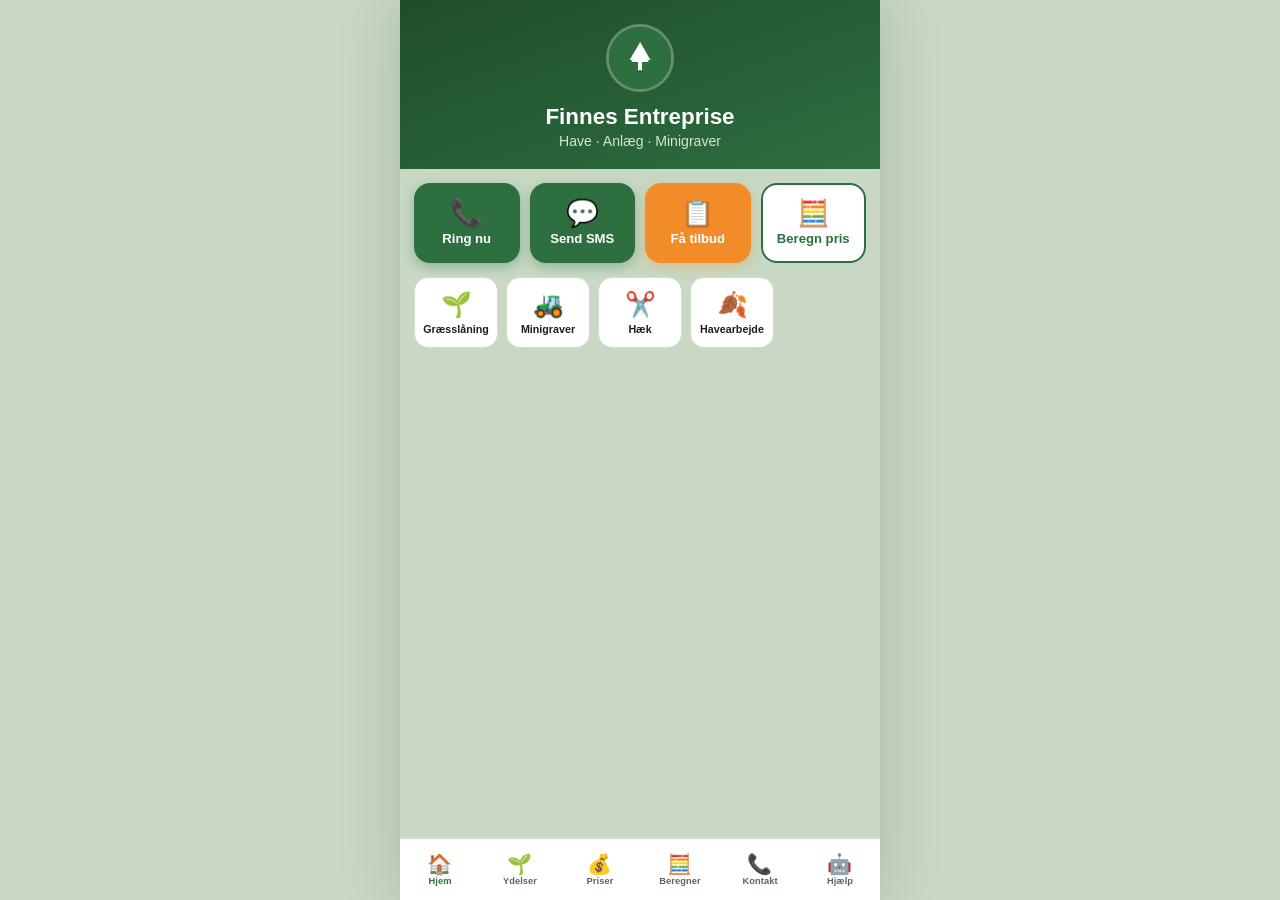
==== index.html @ b3b7fb4c "Add files via upload" ====
<!DOCTYPE html>
<html lang="da">
<head>
<meta charset="UTF-8">
<meta name="viewport" content="width=device-width, initial-scale=1, viewport-fit=cover">
<title>Finnes Entreprise</title>
<meta name="description" content="Have, anlæg og graveservice. Ring eller beregn pris på under 10 sekunder.">
<meta name="theme-color" content="#2E6F40">
<meta name="apple-mobile-web-app-capable" content="yes">
<meta name="apple-mobile-web-app-status-bar-style" content="black-translucent">
<meta name="apple-mobile-web-app-title" content="Finnes">
<link rel="manifest" href="manifest.json">
<link rel="apple-touch-icon" href="assets/apple-touch-icon.png">
<link rel="icon" type="image/png" sizes="192x192" href="assets/icon-192.png">
<meta property="og:title"       content="Finnes Entreprise">
<meta property="og:description" content="Have, anlæg og graveservice i Vejle-området.">
<meta property="og:image"       content="assets/icon-512.png">
<meta property="og:type"        content="website">
<!-- Cache-busting — automatisk opdateret ved hver ny version -->
<link rel="stylesheet" href="app.css?v=20260623">
</head>
<body>
<div id="app">

<!-- ════════════ HJEM ════════════ -->
<section class="screen" id="s-home">
  <div class="home-hero">
    <img class="home-logo" src="assets/icon-192.png" alt="Finnes Entreprise">
    <div class="home-name">Finnes Entreprise</div>
    <div class="home-slogan">Have · Anlæg · Minigraver</div>
  </div>
  <div class="cta-grid">
    <a id="home-ring" href="tel:+4540137370" class="cta-btn cta-primary">
      <span class="cta-ico">📞</span>Ring nu
    </a>
    <a id="home-sms" href="sms:+4540137370" class="cta-btn cta-primary">
      <span class="cta-ico">💬</span>Send SMS
    </a>
    <button class="cta-btn cta-accent" onclick="goTo('tilbud')">
      <span class="cta-ico">📋</span>Få tilbud
    </button>
    <button class="cta-btn cta-outline" onclick="goTo('beregner')">
      <span class="cta-ico">🧮</span>Beregn pris
    </button>
  </div>
  <div class="quick-icons">
    <div class="quick-icon"><span class="qi">🌱</span><span class="qi-label">Græsslåning</span></div>
    <div class="quick-icon"><span class="qi">🚜</span><span class="qi-label">Minigraver</span></div>
    <div class="quick-icon"><span class="qi">✂️</span><span class="qi-label">Hæk</span></div>
    <div class="quick-icon"><span class="qi">🍂</span><span class="qi-label">Havearbejde</span></div>
  </div>
</section>

<!-- ════════════ YDELSER ════════════ -->
<section class="screen" id="s-ydelser">
  <div class="topbar">
    <div class="topbar-ph"></div>
    <span class="topbar-title">Ydelser</span>
    <div class="topbar-ph"></div>
  </div>
  <div class="service-grid" id="ydelser-grid"></div>
</section>

<!-- ════════════ YDELSE DETALJE ════════════ -->
<section class="screen" id="s-ydelse-detail">
  <div class="topbar">
    <button class="topbar-back" onclick="goBack()" aria-label="Tilbage">←</button>
    <span class="topbar-title">Ydelse</span>
    <div class="topbar-ph"></div>
  </div>
  <div class="service-detail-img"></div>
  <div class="service-detail-body">
    <h2 class="service-detail-title"></h2>
    <p class="service-detail-text"></p>
  </div>
  <div class="service-action-row">
    <a id="det-ring" href="tel:+4540137370" class="cta-btn cta-primary">
      <span class="cta-ico">📞</span>Ring
    </a>
    <a id="det-sms" href="sms:+4540137370" class="cta-btn cta-primary">
      <span class="cta-ico">💬</span>SMS
    </a>
    <button id="det-tilbud" class="cta-btn cta-accent">
      <span class="cta-ico">📋</span>Tilbud
    </button>
  </div>
</section>

<!-- ════════════ PRISER ════════════ -->
<section class="screen" id="s-priser">
  <div class="topbar">
    <div class="topbar-ph"></div>
    <span class="topbar-title">Priser</span>
    <div class="topbar-ph"></div>
  </div>
  <div class="price-cards" id="pris-cards"></div>
  <p class="price-note">Priser ekskl. moms. Vi giver altid et gratis, uforpligtende tilbud.</p>
  <div class="btn-row">
    <button class="btn btn-green btn-block" onclick="goTo('beregner')">🧮 Beregn pris</button>
    <button class="btn btn-acc btn-block"   onclick="goTo('tilbud')">📋 Få tilbud</button>
  </div>
</section>

<!-- ════════════ BEREGNER ════════════ -->
<section class="screen" id="s-beregner">
  <div class="topbar">
    <div class="topbar-ph"></div>
    <span class="topbar-title">Prisberegner</span>
    <div class="topbar-ph"></div>
  </div>
  <div class="calc-card">
    <label class="calc-label" for="calc-m2">Din plæne — antal m²</label>
    <input type="number" id="calc-m2" class="calc-input"
           placeholder="Fx 250" min="1" max="9999" inputmode="numeric">
    <div class="toggle-row">
      <div class="toggle-item" data-toggle="hoejt" onclick="toggleCalc(this)">
        <div class="toggle-left">
          <span class="toggle-ico">🌾</span><span>Højt græs (over 10 cm)</span>
        </div>
        <div class="toggle-switch"></div>
      </div>
      <div class="toggle-item" data-toggle="bortkoer" onclick="toggleCalc(this)">
        <div class="toggle-left">
          <span class="toggle-ico">🛻</span><span>Bortkørsel af afklip</span>
        </div>
        <div class="toggle-switch"></div>
      </div>
    </div>
    <div class="calc-result-box" id="calc-result">
      <div class="crb-label">Vejledende pris</div>
      <div class="crb-amount"></div>
      <div class="crb-lines"></div>
      <div class="crb-disclaimer">Ekskl. moms. Endelig pris aftales efter besøg.</div>
    </div>
    <button class="btn btn-acc btn-block" style="margin-top:6px" onclick="goTo('tilbud')">
      📋 Bestil tilbud
    </button>
  </div>
</section>

<!-- ════════════ TILBUD ════════════ -->
<section class="screen" id="s-tilbud">
  <div class="topbar">
    <div class="topbar-ph"></div>
    <span class="topbar-title">Få tilbud</span>
    <div class="topbar-ph"></div>
  </div>
  <form class="form-card" id="tilbud-form" novalidate>
    <div class="form-row2">
      <div class="fg">
        <label for="tf-navn">Navn *</label>
        <input type="text" id="tf-navn" placeholder="Dit fulde navn" autocomplete="name">
      </div>
      <div class="fg">
        <label for="tf-tlf">Telefon *</label>
        <input type="tel" id="tf-tlf" placeholder="40 xx xx xx" autocomplete="tel" inputmode="tel">
      </div>
    </div>
    <div class="fg">
      <label for="tf-adresse">Adresse / By</label>
      <input type="text" id="tf-adresse" placeholder="Fx Brejning, Vejle" autocomplete="street-address">
    </div>
    <div class="fg">
      <label for="tf-opgave">Opgavetype</label>
      <select id="tf-opgave">
        <option>Vælg opgave...</option>
        <option>Græsslåning</option>
        <option>Hækklipning</option>
        <option>Minigraver</option>
        <option>Bortkørsel</option>
        <option>Belægning</option>
        <option>Beskæring</option>
        <option>Haveoprydning</option>
        <option>Sommerhus</option>
        <option>Jordarbejde</option>
        <option>Andet / kombineret</option>
      </select>
    </div>
    <div class="fg">
      <label for="tf-beskr">Beskrivelse</label>
      <textarea id="tf-beskr" placeholder="Beskriv opgaven kort — størrelse, særlige forhold osv."></textarea>
    </div>
    <div class="fg">
      <label for="tf-tid">Ønsket tidspunkt</label>
      <input type="text" id="tf-tid" placeholder="Fx snarest muligt / uge 28">
    </div>
    <div class="fg">
      <label class="chk-lbl">
        <input type="checkbox" id="tf-billeder">
        Jeg vil sende billeder via SMS eller mail
      </label>
    </div>
    <button type="submit" class="btn btn-green btn-block" style="margin-top:6px">
      📬 Send forespørgsel
    </button>
    <p class="form-note" style="margin-top:10px">
      Send billeder på SMS til <strong>40 13 73 70</strong> eller mail.<br>
      Vi svarer inden 1–2 hverdage — helt uforpligtende.
    </p>
  </form>
</section>

<!-- ════════════ KONTAKT ════════════ -->
<section class="screen" id="s-kontakt">
  <div class="topbar">
    <div class="topbar-ph"></div>
    <span class="topbar-title">Kontakt</span>
    <div class="topbar-ph"></div>
  </div>
  <div class="contact-list">
    <a id="k-ring" href="tel:+4540137370" class="contact-item">
      <div class="ci-ico green">📞</div>
      <div><div class="ci-label">Telefon — tryk for at ringe</div><div class="ci-value">40 13 73 70</div></div>
    </a>
    <a id="k-sms" href="sms:+4540137370" class="contact-item">
      <div class="ci-ico green">💬</div>
      <div><div class="ci-label">SMS — tryk for at sende besked</div><div class="ci-value">Send SMS</div></div>
    </a>
    <a id="k-mail" href="mailto:finmann1@gmail.com" class="contact-item">
      <div class="ci-ico">✉️</div>
      <div><div class="ci-label">E-mail</div><div class="ci-value">finmann1@gmail.com</div></div>
    </a>
    <div class="contact-item" onclick="copyPhone()">
      <div class="ci-ico">🏢</div>
      <div><div class="ci-label" id="k-cvr">CVR: 46557557 · Momsregistreret</div><div class="ci-value" id="k-adresse">Vejle-området</div></div>
    </div>
    <div class="contact-item" style="cursor:default">
      <div class="ci-ico">⏰</div>
      <div><div class="ci-label">Åbningstider</div><div class="ci-value" id="k-tid">Man–fre 07–17 · Lør efter aftale</div></div>
    </div>
  </div>
  <div class="area-pills" id="k-omraade"></div>
  <div class="contact-map" id="k-map">
    <iframe
      src="https://www.google.com/maps/embed?pb=!1m18!1m12!1m3!1d89488.0!2d9.3!3d55.71!2m3!1f0!2f0!3f0!3m2!1i1024!2i768!4f13.1!3m3!1m2!1s0x0%3A0x0!2zVmVqbGU!5e0!3m2!1sda!2sdk!4v1700000000000"
      title="Dækningsområde" loading="lazy"
      referrerpolicy="no-referrer-when-downgrade" allowfullscreen>
    </iframe>
  </div>
</section>

<!-- ════════════ GALLERI ════════════ -->
<section class="screen" id="s-galleri">
  <div class="topbar">
    <div class="topbar-ph"></div>
    <span class="topbar-title">Galleri</span>
    <div class="topbar-ph"></div>
  </div>
  <div class="gallery-slider" id="gallery-slider"></div>
  <div class="gallery-dots"   id="gallery-dots"></div>
  <p class="gallery-hint">Swipe for at se flere billeder</p>
</section>

<!-- ════════════ HJÆLP ════════════ -->
<section class="screen" id="s-hjaelp">
  <div class="topbar">
    <div class="topbar-ph"></div>
    <span class="topbar-title">Hjælp</span>
    <div class="topbar-ph"></div>
  </div>
  <div class="help-messages" id="help-messages"></div>
</section>

<!-- ════════════ BUNDNAVIGATION ════════════ -->
<nav class="bottom-nav" role="navigation" aria-label="Navigation">
  <div class="nav-item active" data-screen="home">
    <span class="nav-ico">🏠</span><span>Hjem</span>
  </div>
  <div class="nav-item" data-screen="ydelser">
    <span class="nav-ico">🌱</span><span>Ydelser</span>
  </div>
  <div class="nav-item" data-screen="priser">
    <span class="nav-ico">💰</span><span>Priser</span>
  </div>
  <div class="nav-item" data-screen="beregner">
    <span class="nav-ico">🧮</span><span>Beregner</span>
  </div>
  <div class="nav-item" data-screen="kontakt">
    <span class="nav-ico">📞</span><span>Kontakt</span>
  </div>
  <div class="nav-item" data-screen="hjaelp">
    <span class="nav-ico">🤖</span><span>Hjælp</span>
  </div>
</nav>

</div><!-- #app -->

<!-- UPDATE BANNER -->
<div id="update-banner">
  <div class="ub-text">
    <strong>🔄 Ny version klar</strong>
    Luk og åbn appen igen for at opdatere
  </div>
  <button class="ub-close" onclick="dismissUpdate()">✕</button>
</div>

<!-- TOAST -->
<div class="toast" id="app-toast"></div>

<!-- Cache-busting — automatisk opdateret ved hver ny version -->
<script src="app.js?v=20260623"></script>
</body>
</html>
---- app.css ----
/* ================================================================
   app.css — Finnes Entreprise v2.0.0
   Auto-genereret: 2026-06-23
   Baseline: V2. Tilføjet: tilbudsformular, update-banner,
   galleri-hint, kontaktkort-layout, desktop-centrering.
   ================================================================ */

/* ── TOKENS ── */
:root {
  --g:    #2E6F40;
  --gd:   #1F4D2C;
  --gl:   #EAF3EC;
  --gm:   #4a9660;
  --acc:  #F28C28;
  --acd:  #d4751e;
  --txt:  #1A2018;
  --mut:  #5A6657;
  --sur:  #ffffff;
  --bg:   #f4f7f4;
  --bdr:  #d0e0cc;
  --nav:  62px;
  --safe: env(safe-area-inset-bottom, 0px);
  --r:    16px;
  --rb:   22px;
}

/* ── RESET ── */
*, *::before, *::after { box-sizing: border-box; margin: 0; padding: 0; }
html { font-size: 16px; -webkit-text-size-adjust: 100%; }
body {
  font-family: -apple-system, BlinkMacSystemFont, "Segoe UI", Roboto, sans-serif;
  background: var(--bg);
  color: var(--txt);
  height: 100dvh;
  overflow: hidden;
  -webkit-font-smoothing: antialiased;
  user-select: none;
  -webkit-user-select: none;
}
img  { max-width: 100%; display: block; }
a    { color: inherit; text-decoration: none; }
button, input, textarea, select { font-family: inherit; cursor: pointer; }
input, textarea, select { user-select: text; -webkit-user-select: text; cursor: text; }

/* ── APP SHELL ── */
#app {
  display: flex;
  flex-direction: column;
  height: 100dvh;
}

/* ── SCREENS ── */
.screen { display: none; flex: 1; overflow-y: auto; overflow-x: hidden; -webkit-overflow-scrolling: touch; overscroll-behavior: contain; flex-direction: column; }
.screen.active { display: flex; }

/* ── TOPBAR ── */
.topbar { background: var(--g); color: #fff; display: flex; align-items: center; justify-content: space-between; padding: 0 16px; height: 52px; flex-shrink: 0; position: sticky; top: 0; z-index: 20; }
.topbar-title { font-size: 1rem; font-weight: 700; }
.topbar-back { width: 36px; height: 36px; display: flex; align-items: center; justify-content: center; background: rgba(255,255,255,.15); border-radius: 50%; font-size: 1.1rem; color: #fff; cursor: pointer; -webkit-tap-highlight-color: transparent; border: none; }
.topbar-back:active { background: rgba(255,255,255,.3); }
.topbar-ph { width: 36px; }

/* ── BOTTOM NAV ── */
.bottom-nav { display: flex; background: var(--sur); border-top: 1px solid var(--bdr); height: calc(var(--nav) + var(--safe)); padding-bottom: var(--safe); flex-shrink: 0; box-shadow: 0 -1px 0 var(--bdr); }
.nav-item { flex: 1; display: flex; flex-direction: column; align-items: center; justify-content: center; gap: 2px; padding: 4px 2px; cursor: pointer; color: var(--mut); font-size: .58rem; font-weight: 700; letter-spacing: .01em; -webkit-tap-highlight-color: transparent; transition: color .15s; }
.nav-item .nav-ico { font-size: 1.25rem; line-height: 1; }
.nav-item.active { color: var(--g); }
.nav-item:active { opacity: .65; }

/* ════════════════════════════════
   FORSIDE
════════════════════════════════ */
.home-hero { background: linear-gradient(160deg, var(--gd) 0%, var(--g) 100%); color: #fff; text-align: center; padding: 24px 20px 20px; flex-shrink: 0; }
.home-logo { width: 68px; height: 68px; border-radius: 50%; margin: 0 auto 12px; border: 3px solid rgba(255,255,255,.3); object-fit: cover; }
.home-name   { font-size: 1.4rem; font-weight: 800; margin-bottom: 3px; }
.home-slogan { font-size: .88rem; opacity: .82; }

.cta-grid { display: grid; grid-template-columns: 1fr 1fr; gap: 10px; padding: 14px; flex-shrink: 0; }
.cta-btn  { display: flex; flex-direction: column; align-items: center; justify-content: center; gap: 5px; padding: 15px 8px; border-radius: var(--r); font-size: .82rem; font-weight: 700; cursor: pointer; border: none; transition: transform .12s, box-shadow .12s, background .15s; -webkit-tap-highlight-color: transparent; text-decoration: none; }
.cta-btn:active { transform: scale(.95); }
.cta-btn .cta-ico { font-size: 1.65rem; line-height: 1; }
.cta-primary { background: var(--g);   color: #fff; box-shadow: 0 4px 12px rgba(46,111,64,.35); }
.cta-primary:active { background: var(--gd); }
.cta-accent  { background: var(--acc); color: #fff; box-shadow: 0 4px 12px rgba(242,140,40,.35); }
.cta-accent:active  { background: var(--acd); }
.cta-outline { background: var(--sur); color: var(--g); border: 2px solid var(--g); }
.cta-outline:active { background: var(--gl); }

.quick-icons { display: grid; grid-template-columns: repeat(4, 1fr); gap: 8px; padding: 0 14px 14px; flex-shrink: 0; }
.quick-icon  { display: flex; flex-direction: column; align-items: center; gap: 4px; padding: 12px 4px; background: var(--sur); border-radius: 14px; border: 1.5px solid var(--bdr); font-size: .67rem; font-weight: 700; cursor: pointer; transition: border-color .15s, transform .12s; -webkit-tap-highlight-color: transparent; }
.quick-icon .qi { font-size: 1.55rem; }
.quick-icon:active { transform: scale(.93); border-color: var(--g); }

/* ════════════════════════════════
   YDELSER
════════════════════════════════ */
.service-grid { display: grid; grid-template-columns: repeat(3, 1fr); gap: 10px; padding: 14px; }
.service-tile { display: flex; flex-direction: column; align-items: center; gap: 6px; padding: 18px 8px; background: var(--sur); border-radius: var(--r); border: 1.5px solid var(--bdr); font-size: .75rem; font-weight: 700; text-align: center; cursor: pointer; transition: border-color .15s, transform .12s, box-shadow .15s; -webkit-tap-highlight-color: transparent; }
.service-tile .st-ico { font-size: 2rem; line-height: 1; }
.service-tile:active { transform: scale(.94); border-color: var(--g); box-shadow: 0 4px 12px rgba(46,111,64,.2); }

.service-detail-img   { width: 100%; height: 190px; display: flex; align-items: center; justify-content: center; background: linear-gradient(135deg, var(--gd), var(--gm)); flex-shrink: 0; }
.service-detail-body  { padding: 20px 16px; flex: 1; }
.service-detail-title { font-size: 1.35rem; font-weight: 800; color: var(--gd); margin-bottom: 10px; }
.service-detail-text  { font-size: .92rem; color: var(--mut); line-height: 1.7; white-space: pre-line; }
.service-action-row   { display: flex; gap: 8px; padding: 0 14px 14px; flex-shrink: 0; }
.service-action-row .cta-btn { flex: 1; padding: 14px 4px; }

/* ════════════════════════════════
   PRISER
════════════════════════════════ */
.price-cards { display: grid; grid-template-columns: 1fr 1fr; gap: 10px; padding: 14px; }
.price-card  { background: var(--sur); border: 1.5px solid var(--bdr); border-radius: var(--r); padding: 18px 14px; display: flex; flex-direction: column; gap: 5px; }
.pc-ico   { font-size: 1.75rem; }
.pc-label { font-size: .77rem; font-weight: 700; color: var(--mut); }
.pc-value { font-size: 1.2rem;  font-weight: 900; color: var(--g); }
.pc-sub   { font-size: .72rem;  color: var(--mut); }
.price-note { margin: 0 14px 14px; padding: 12px 14px; background: rgba(242,140,40,.1); border-left: 4px solid var(--acc); border-radius: 0 10px 10px 0; font-size: .82rem; color: var(--mut); line-height: 1.5; }

/* ════════════════════════════════
   BEREGNER
════════════════════════════════ */
.calc-card    { margin: 14px; background: var(--sur); border-radius: var(--rb); padding: 20px; border: 1.5px solid var(--bdr); box-shadow: 0 4px 18px rgba(0,0,0,.07); }
.calc-label   { display: block; font-size: .85rem; font-weight: 700; margin-bottom: 8px; }
.calc-input   { width: 100%; padding: 14px 16px; border: 2px solid var(--bdr); border-radius: 12px; font-size: 1.2rem; font-weight: 700; background: var(--bg); margin-bottom: 14px; transition: border-color .15s; -webkit-appearance: none; }
.calc-input:focus { outline: none; border-color: var(--g); background: #fff; }

.toggle-row   { display: flex; flex-direction: column; gap: 8px; margin-bottom: 16px; }
.toggle-item  { display: flex; align-items: center; justify-content: space-between; background: var(--bg); border-radius: 12px; padding: 13px 14px; cursor: pointer; -webkit-tap-highlight-color: transparent; }
.toggle-left  { display: flex; align-items: center; gap: 10px; font-size: .9rem; font-weight: 600; }
.toggle-ico   { font-size: 1.2rem; }
.toggle-switch { width: 46px; height: 26px; background: var(--bdr); border-radius: 13px; position: relative; transition: background .2s; flex-shrink: 0; }
.toggle-switch::after { content: ""; position: absolute; width: 20px; height: 20px; background: #fff; border-radius: 50%; top: 3px; left: 3px; transition: transform .2s; box-shadow: 0 1px 4px rgba(0,0,0,.2); }
.toggle-item.on .toggle-switch { background: var(--g); }
.toggle-item.on .toggle-switch::after { transform: translateX(20px); }

.calc-result-box { background: var(--gl); border-radius: 14px; padding: 16px; margin-bottom: 14px; display: none; }
.calc-result-box.show { display: block; }
.crb-label      { font-size: .78rem; color: var(--mut); margin-bottom: 4px; }
.crb-amount     { font-size: 2.1rem; font-weight: 900; color: var(--g); margin-bottom: 6px; }
.crb-lines      { font-size: .82rem; color: var(--mut); }
.crb-line       { display: flex; justify-content: space-between; padding: 3px 0; border-bottom: 1px solid var(--bdr); }
.crb-line:last-child { border: none; }
.crb-disclaimer { font-size: .74rem; color: var(--mut); font-style: italic; margin-top: 8px; }

/* ════════════════════════════════
   TILBUDSFORMULAR
════════════════════════════════ */
.form-card  { margin: 14px; background: var(--sur); border-radius: var(--rb); padding: 20px; border: 1.5px solid var(--bdr); box-shadow: 0 4px 18px rgba(0,0,0,.07); }
.form-row2  { display: grid; grid-template-columns: 1fr 1fr; gap: 10px; }
.fg         { margin-bottom: 12px; }
.fg label   { display: block; font-size: .8rem; font-weight: 700; color: var(--txt); margin-bottom: 5px; }
.fg input, .fg select, .fg textarea { width: 100%; padding: 12px 14px; border: 1.5px solid var(--bdr); border-radius: 10px; background: var(--bg); color: var(--txt); font-size: .92rem; transition: border-color .15s; -webkit-appearance: none; cursor: text; }
.fg input:focus, .fg select:focus, .fg textarea:focus { outline: none; border-color: var(--g); background: #fff; }
.fg textarea { min-height: 90px; resize: vertical; }
.fg select   { cursor: pointer; }
.fg .chk-lbl { display: flex; align-items: center; gap: 8px; font-size: .85rem; font-weight: normal; cursor: pointer; }
.fg .chk-lbl input[type="checkbox"] { width: 20px; height: 20px; accent-color: var(--g); flex-shrink: 0; cursor: pointer; }
.form-note  { font-size: .78rem; color: var(--mut); background: var(--gl); border-radius: 8px; padding: 10px 12px; margin-top: 8px; line-height: 1.55; }

/* ════════════════════════════════
   KONTAKT
════════════════════════════════ */
.contact-list { display: flex; flex-direction: column; gap: 8px; padding: 14px; }
.contact-item { display: flex; align-items: center; gap: 14px; background: var(--sur); border-radius: 14px; padding: 14px 16px; border: 1.5px solid var(--bdr); cursor: pointer; transition: border-color .15s, transform .1s; -webkit-tap-highlight-color: transparent; color: var(--txt); text-decoration: none; }
.contact-item:active { transform: scale(.98); border-color: var(--g); }
.ci-ico   { width: 42px; height: 42px; border-radius: 12px; display: flex; align-items: center; justify-content: center; font-size: 1.3rem; flex-shrink: 0; background: var(--gl); }
.ci-ico.green { background: var(--g); }
.ci-label { font-size: .75rem; color: var(--mut); }
.ci-value { font-size: .95rem; font-weight: 700; }

.contact-map  { margin: 0 14px 14px; border-radius: 16px; overflow: hidden; border: 1.5px solid var(--bdr); height: 185px; }
.contact-map iframe { width: 100%; height: 100%; border: none; }
.area-pills   { display: flex; flex-wrap: wrap; gap: 6px; padding: 0 14px 14px; }
.area-pill    { background: var(--gl); color: var(--g); font-size: .78rem; font-weight: 700; padding: 5px 12px; border-radius: 20px; border: 1px solid var(--g); }

/* ════════════════════════════════
   HJÆLP
════════════════════════════════ */
.help-messages { flex: 1; overflow-y: auto; padding: 12px; display: flex; flex-direction: column; gap: 8px; }
.hm-bot, .hm-user { max-width: 88%; padding: 10px 14px; border-radius: 16px; font-size: .88rem; line-height: 1.55; white-space: pre-wrap; }
.hm-bot  { background: var(--sur); border: 1.5px solid var(--bdr); align-self: flex-start; border-bottom-left-radius: 4px; }
.hm-user { background: var(--g); color: #fff; align-self: flex-end; border-bottom-right-radius: 4px; }
.hm-buttons { display: flex; flex-wrap: wrap; gap: 6px; padding: 6px 12px 10px; flex-shrink: 0; }
.hm-btn { background: var(--sur); border: 1.5px solid var(--g); color: var(--g); font-size: .8rem; font-weight: 700; padding: 9px 14px; border-radius: 20px; cursor: pointer; transition: background .15s, color .15s; -webkit-tap-highlight-color: transparent; }
.hm-btn:active { background: var(--g); color: #fff; }
.hm-btn.accent { background: var(--acc); border-color: var(--acc); color: #fff; }
.hm-btn.accent:active { background: var(--acd); }

/* ════════════════════════════════
   GALLERI
════════════════════════════════ */
.gallery-slider { display: flex; overflow-x: auto; scroll-snap-type: x mandatory; -webkit-overflow-scrolling: touch; scrollbar-width: none; flex: 1; min-height: 260px; }
.gallery-slider::-webkit-scrollbar { display: none; }
.gallery-slide  { flex: 0 0 100%; scroll-snap-align: start; display: flex; flex-direction: column; align-items: center; justify-content: center; gap: 12px; background: linear-gradient(135deg, var(--gd), var(--gm)); position: relative; }
.gallery-slide-label { position: absolute; bottom: 14px; left: 14px; background: rgba(0,0,0,.45); color: #fff; font-size: .78rem; font-weight: 700; padding: 5px 12px; border-radius: 20px; }
.gallery-dots { display: flex; justify-content: center; gap: 6px; padding: 10px 0; flex-shrink: 0; }
.gdot { width: 6px; height: 6px; border-radius: 50%; background: var(--bdr); transition: background .2s, width .2s; }
.gdot.active { background: var(--g); width: 18px; border-radius: 3px; }
.gallery-hint { text-align: center; font-size: .78rem; color: var(--mut); padding: 0 14px 14px; flex-shrink: 0; }

/* ════════════════════════════════
   GENERELLE KNAPPER
════════════════════════════════ */
.btn { display: flex; align-items: center; justify-content: center; gap: 8px; padding: 15px 20px; border-radius: 50px; font-size: .94rem; font-weight: 700; cursor: pointer; border: none; transition: transform .12s, background .15s; text-decoration: none; -webkit-tap-highlight-color: transparent; }
.btn:active   { transform: scale(.97); }
.btn-green    { background: var(--g);   color: #fff; box-shadow: 0 4px 12px rgba(46,111,64,.35); }
.btn-green:active  { background: var(--gd); }
.btn-acc      { background: var(--acc); color: #fff; box-shadow: 0 4px 12px rgba(242,140,40,.35); }
.btn-acc:active { background: var(--acd); }
.btn-out      { background: transparent; border: 2px solid var(--g); color: var(--g); }
.btn-out:active { background: var(--gl); }
.btn-block    { width: 100%; }
.btn-row      { display: flex; gap: 10px; padding: 0 14px 14px; }
.btn-row .btn { flex: 1; }

/* ════════════════════════════════
   TOAST
════════════════════════════════ */
.toast { position: fixed; bottom: calc(var(--nav) + var(--safe) + 12px); left: 50%; transform: translateX(-50%) translateY(12px); background: var(--gd); color: #fff; padding: 11px 22px; border-radius: 30px; font-size: .86rem; font-weight: 700; opacity: 0; pointer-events: none; transition: opacity .25s, transform .25s; z-index: 200; white-space: nowrap; box-shadow: 0 6px 20px rgba(0,0,0,.2); }
.toast.show { opacity: 1; transform: translateX(-50%) translateY(0); }

/* ════════════════════════════════
   UPDATE BANNER
════════════════════════════════ */
#update-banner { position: fixed; bottom: calc(var(--nav) + var(--safe) + 10px); left: 14px; right: 14px; background: var(--gd); color: #fff; border-radius: 16px; padding: 14px 16px; display: none; align-items: center; gap: 12px; z-index: 100; box-shadow: 0 8px 28px rgba(0,0,0,.3); animation: slideUp .3s ease; }
#update-banner.show { display: flex; }
.ub-text  { flex: 1; font-size: .85rem; line-height: 1.4; }
.ub-text strong { display: block; font-size: .9rem; margin-bottom: 2px; }
.ub-close { background: rgba(255,255,255,.2); border: none; color: #fff; padding: 6px 12px; border-radius: 20px; font-size: .8rem; font-weight: 700; cursor: pointer; flex-shrink: 0; }

/* ════════════════════════════════
   VERSIONSFOOTER
════════════════════════════════ */
.app-version { text-align: center; font-size: .65rem; color: rgba(0,0,0,.2); padding: 6px 14px 10px; flex-shrink: 0; }

/* ════════════════════════════════
   RESPONSIVE
════════════════════════════════ */
@keyframes slideUp {
  from { transform: translateY(16px); opacity: 0; }
  to   { transform: translateY(0);    opacity: 1; }
}

@media (min-width: 600px) {
  .service-grid  { grid-template-columns: repeat(4, 1fr); }
  .price-cards   { grid-template-columns: repeat(3, 1fr); }
  .form-row2     { grid-template-columns: 1fr 1fr; }
  .cta-grid      { grid-template-columns: repeat(4, 1fr); }
  .quick-icons   { grid-template-columns: repeat(5, 1fr); }
}

@media (min-width: 900px) {
  body { background: #c8d8c4; display: flex; align-items: center; justify-content: center; min-height: 100vh; height: auto; }
  #app { max-width: 480px; width: 100%; min-height: 100dvh; box-shadow: 0 0 60px rgba(0,0,0,.15); height: 100dvh; }
}
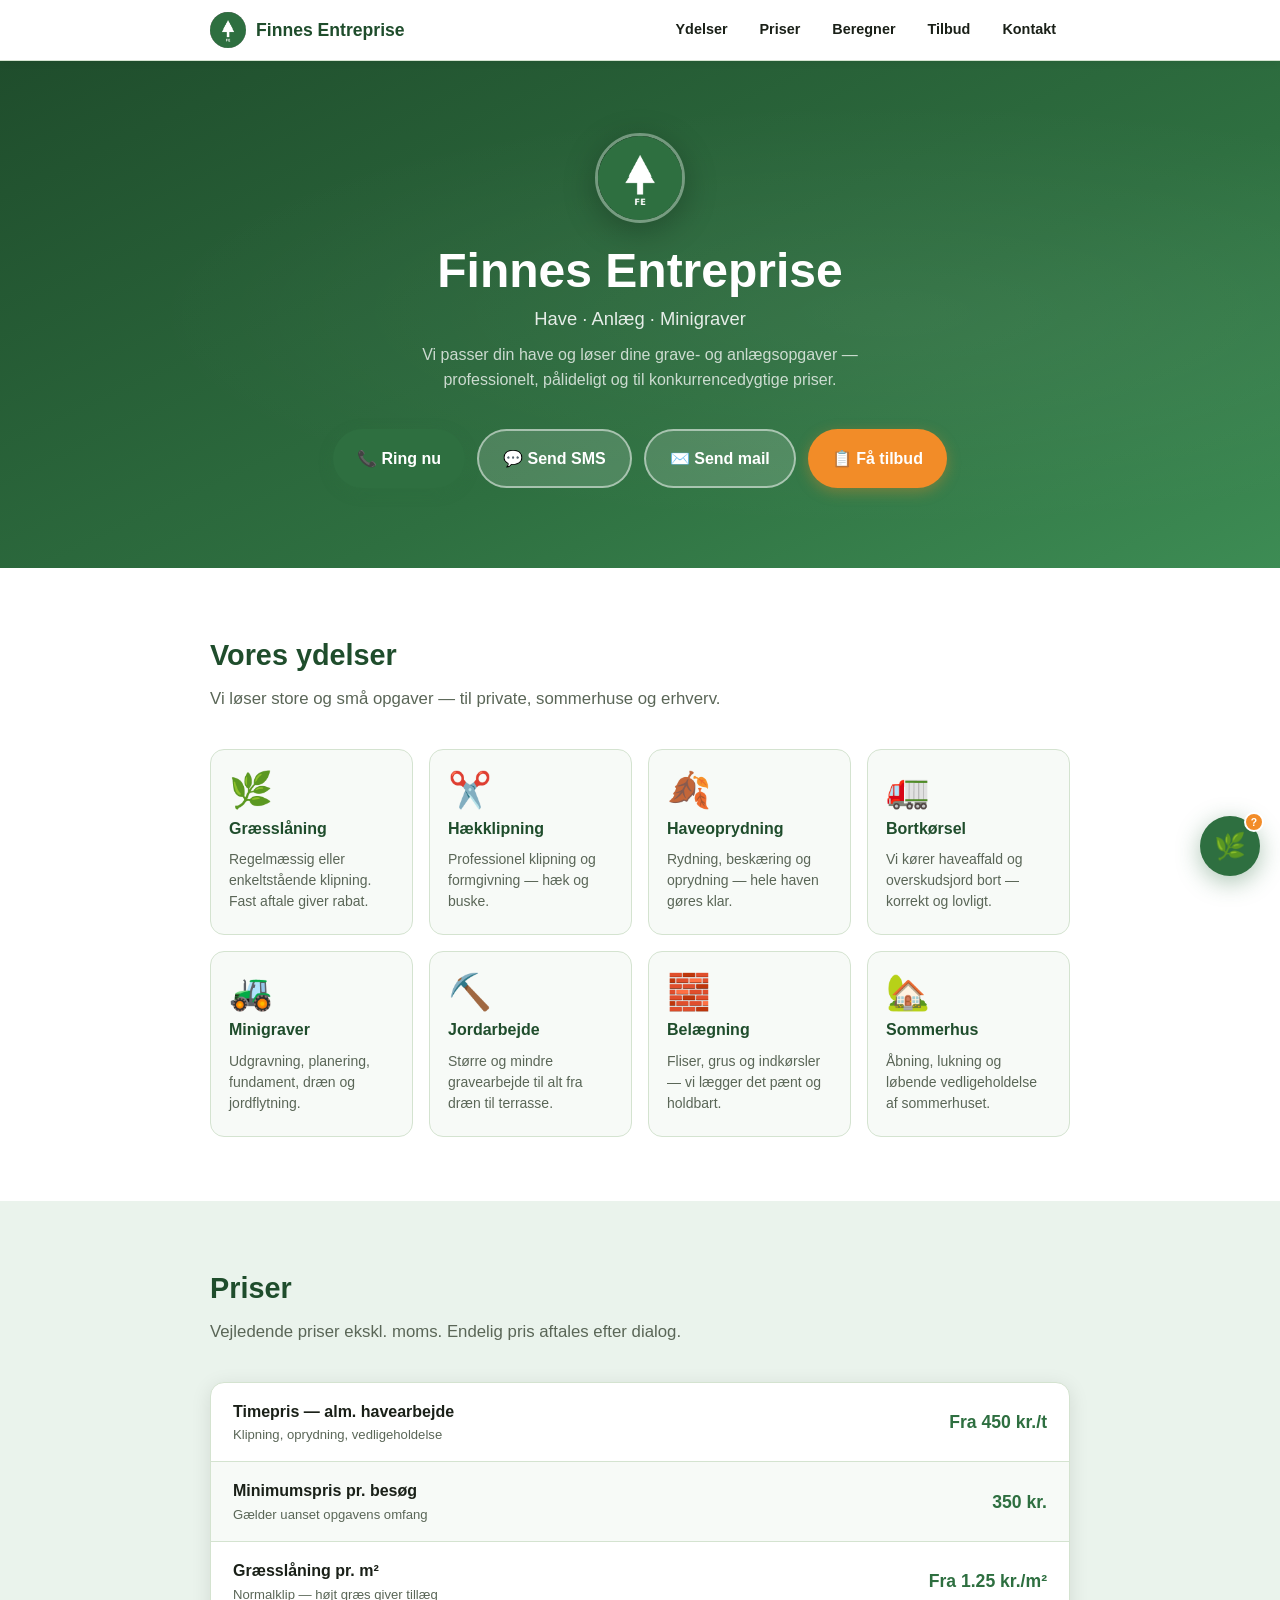
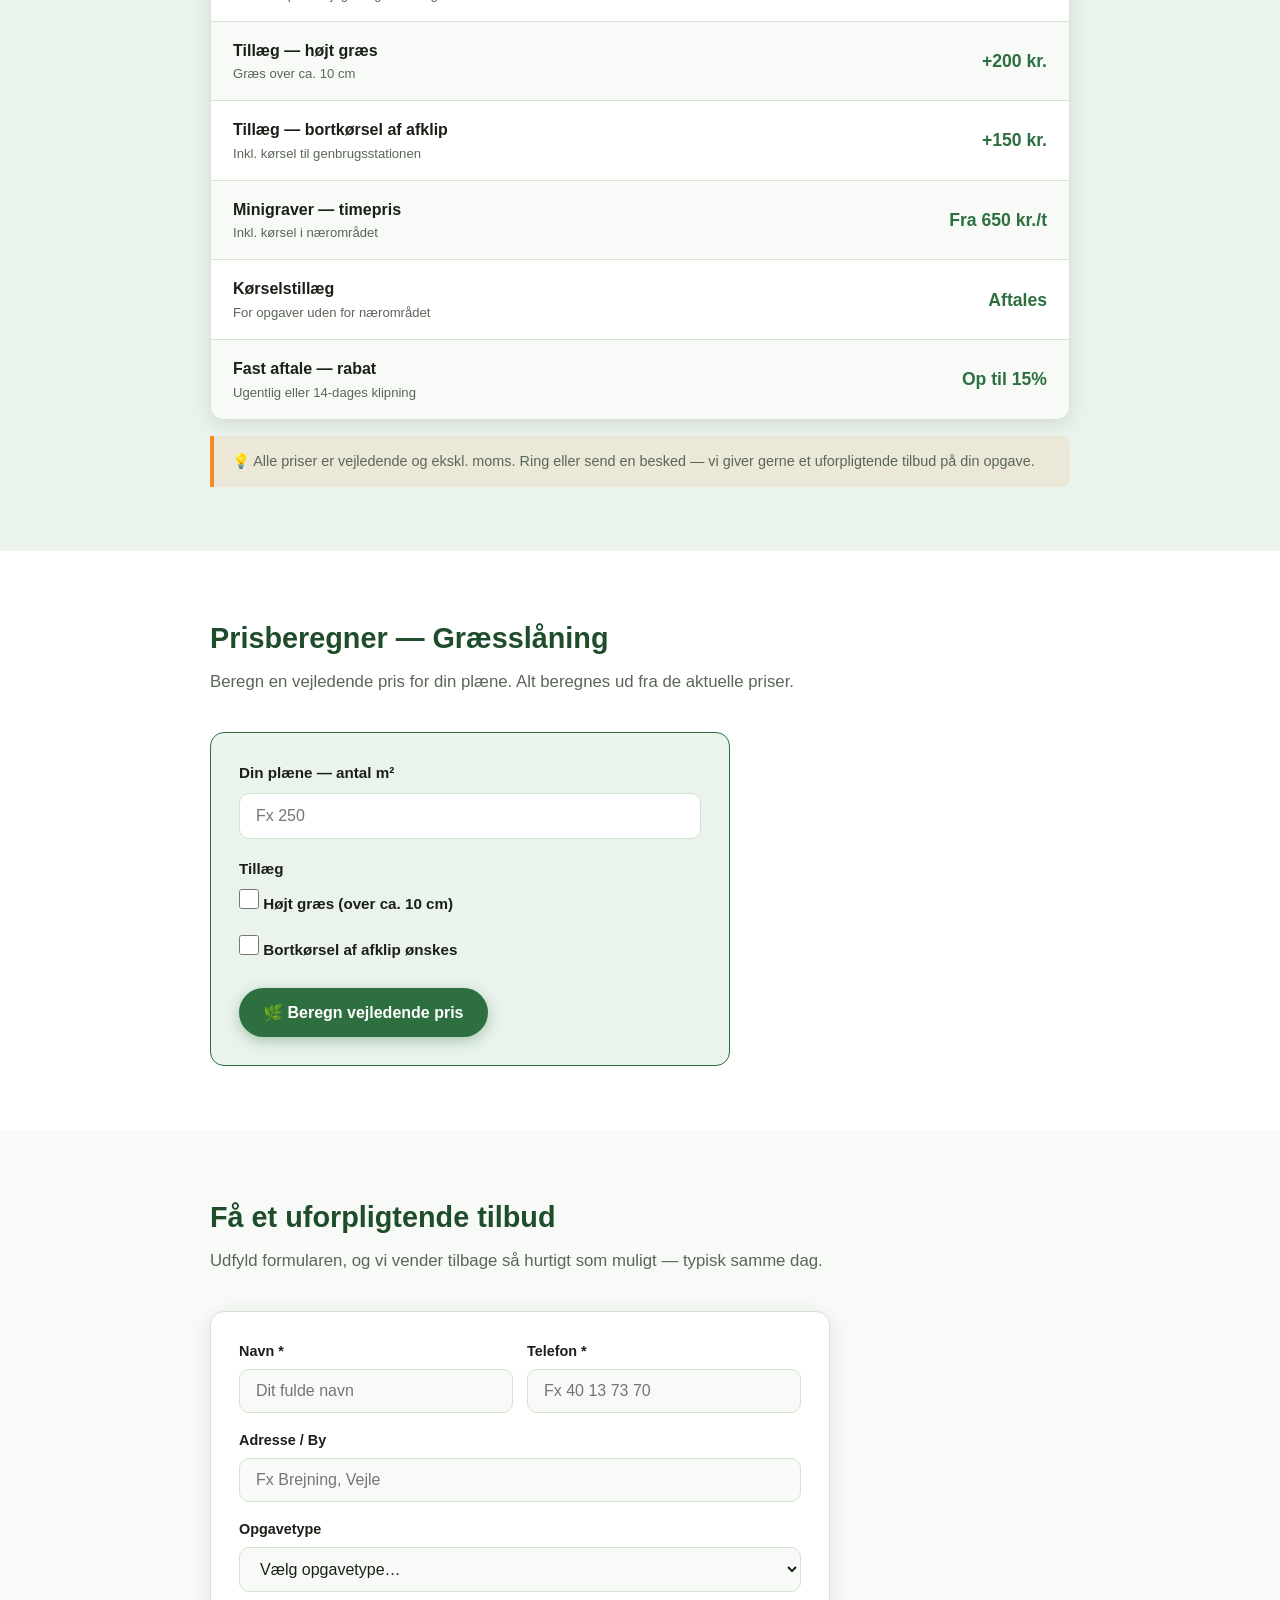
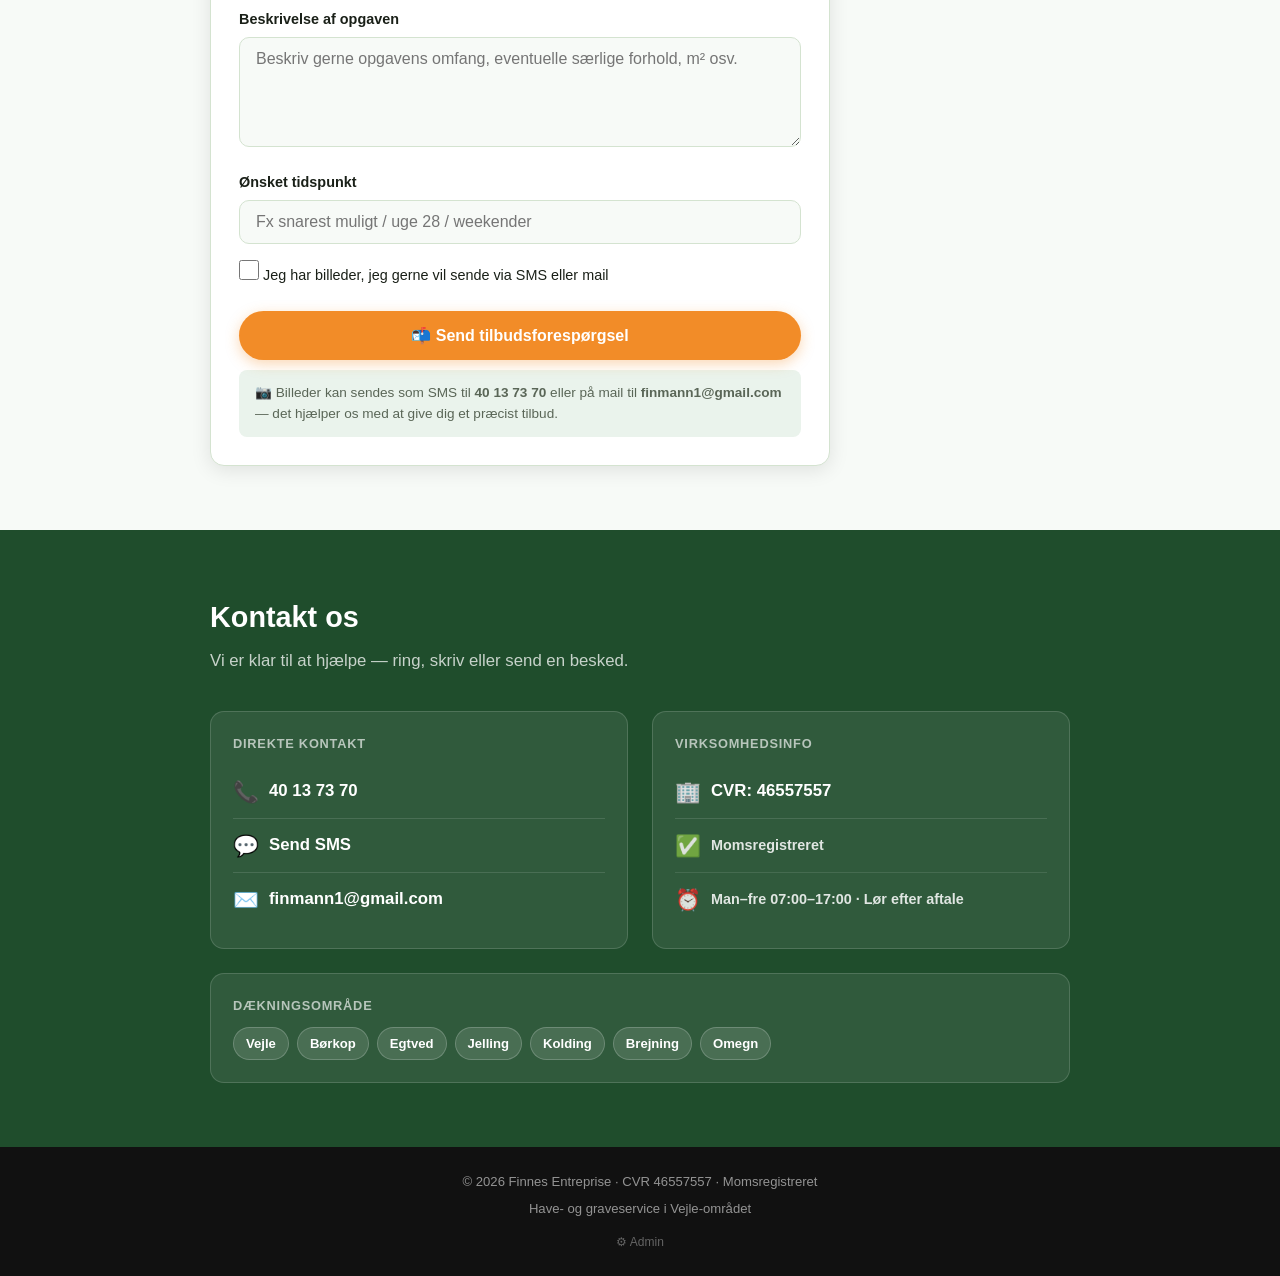
==== commit 1fe4c611: "Add files via upload" ====
--- a/index.html
+++ b/index.html
@@ -2,302 +2,463 @@
 <html lang="da">
 <head>
 <meta charset="UTF-8">
-<meta name="viewport" content="width=device-width, initial-scale=1, viewport-fit=cover">
-<title>Finnes Entreprise</title>
-<meta name="description" content="Have, anlæg og graveservice. Ring eller beregn pris på under 10 sekunder.">
+<meta name="viewport" content="width=device-width, initial-scale=1">
+
+<!-- ── TILPAS: Titel og beskrivelse ── -->
+<title>Finnes Entreprise — Haveservice og Gravearbejde</title>
+<!-- v1.1 — Admin via admin.html -->
+<meta name="description" content="Professionelt havearbejde, græsslåning, hækklipning, minigraver og gravearbejde til private og erhverv i Vejle-området.">
 <meta name="theme-color" content="#2E6F40">
-<meta name="apple-mobile-web-app-capable" content="yes">
-<meta name="apple-mobile-web-app-status-bar-style" content="black-translucent">
-<meta name="apple-mobile-web-app-title" content="Finnes">
+
+<!-- PWA -->
 <link rel="manifest" href="manifest.json">
-<link rel="apple-touch-icon" href="assets/apple-touch-icon.png">
-<link rel="icon" type="image/png" sizes="192x192" href="assets/icon-192.png">
-<meta property="og:title"       content="Finnes Entreprise">
-<meta property="og:description" content="Have, anlæg og graveservice i Vejle-området.">
-<meta property="og:image"       content="assets/icon-512.png">
+<!-- ── TILPAS: Erstat logo-placeholder.png med dit rigtige logo ── -->
+<link rel="apple-touch-icon" href="assets/icon-192.png">
+<link rel="icon" type="image/png" href="assets/icon-192.png">
+
+<!-- Styles -->
+<link rel="stylesheet" href="styles.css">
+
+<!-- Open Graph (sociale medier) -->
 <meta property="og:type"        content="website">
-<!-- Cache-busting — automatisk opdateret ved hver ny version -->
-<link rel="stylesheet" href="app.css?v=20260623">
+<meta property="og:title"       content="Finnes Entreprise — Haveservice og Gravearbejde">
+<meta property="og:description" content="Professionelt havearbejde, græsslåning, hækklipning og minigraver i Vejle-området.">
+<meta property="og:image"       content="assets/logo-placeholder.png">
+
+<!-- Schema.org -->
+<script type="application/ld+json">
+{
+  "@context": "https://schema.org",
+  "@type": "LocalBusiness",
+  "name": "Finnes Entreprise",
+  "telephone": "+4540137370",
+  "email": "finmann1@gmail.com",
+  "areaServed": ["Vejle", "Kolding", "Egtved", "Jelling", "Børkop"],
+  "priceRange": "$$"
+}
+</script>
 </head>
 <body>
-<div id="app">
-
-<!-- ════════════ HJEM ════════════ -->
-<section class="screen" id="s-home">
-  <div class="home-hero">
-    <img class="home-logo" src="assets/icon-192.png" alt="Finnes Entreprise">
-    <div class="home-name">Finnes Entreprise</div>
-    <div class="home-slogan">Have · Anlæg · Minigraver</div>
-  </div>
-  <div class="cta-grid">
-    <a id="home-ring" href="tel:+4540137370" class="cta-btn cta-primary">
-      <span class="cta-ico">📞</span>Ring nu
+
+<!-- ════════════════════════════════════════
+     NAVIGATION
+     ════════════════════════════════════════ -->
+<nav class="site-nav" aria-label="Primær navigation">
+  <div class="nav-inner">
+    <a href="#" class="nav-logo">
+      <!-- ── TILPAS: Erstat src med stien til dit logo ── -->
+      <img src="assets/logo-placeholder.png" alt="Finnes Entreprise logo">
+      <!-- ── TILPAS: Virksomhedsnavn ── -->
+      <span class="nav-logo-text">Finnes Entreprise</span>
     </a>
-    <a id="home-sms" href="sms:+4540137370" class="cta-btn cta-primary">
-      <span class="cta-ico">💬</span>Send SMS
-    </a>
-    <button class="cta-btn cta-accent" onclick="goTo('tilbud')">
-      <span class="cta-ico">📋</span>Få tilbud
-    </button>
-    <button class="cta-btn cta-outline" onclick="goTo('beregner')">
-      <span class="cta-ico">🧮</span>Beregn pris
-    </button>
-  </div>
-  <div class="quick-icons">
-    <div class="quick-icon"><span class="qi">🌱</span><span class="qi-label">Græsslåning</span></div>
-    <div class="quick-icon"><span class="qi">🚜</span><span class="qi-label">Minigraver</span></div>
-    <div class="quick-icon"><span class="qi">✂️</span><span class="qi-label">Hæk</span></div>
-    <div class="quick-icon"><span class="qi">🍂</span><span class="qi-label">Havearbejde</span></div>
-  </div>
-</section>
-
-<!-- ════════════ YDELSER ════════════ -->
-<section class="screen" id="s-ydelser">
-  <div class="topbar">
-    <div class="topbar-ph"></div>
-    <span class="topbar-title">Ydelser</span>
-    <div class="topbar-ph"></div>
-  </div>
-  <div class="service-grid" id="ydelser-grid"></div>
-</section>
-
-<!-- ════════════ YDELSE DETALJE ════════════ -->
-<section class="screen" id="s-ydelse-detail">
-  <div class="topbar">
-    <button class="topbar-back" onclick="goBack()" aria-label="Tilbage">←</button>
-    <span class="topbar-title">Ydelse</span>
-    <div class="topbar-ph"></div>
-  </div>
-  <div class="service-detail-img"></div>
-  <div class="service-detail-body">
-    <h2 class="service-detail-title"></h2>
-    <p class="service-detail-text"></p>
-  </div>
-  <div class="service-action-row">
-    <a id="det-ring" href="tel:+4540137370" class="cta-btn cta-primary">
-      <span class="cta-ico">📞</span>Ring
-    </a>
-    <a id="det-sms" href="sms:+4540137370" class="cta-btn cta-primary">
-      <span class="cta-ico">💬</span>SMS
-    </a>
-    <button id="det-tilbud" class="cta-btn cta-accent">
-      <span class="cta-ico">📋</span>Tilbud
-    </button>
-  </div>
-</section>
-
-<!-- ════════════ PRISER ════════════ -->
-<section class="screen" id="s-priser">
-  <div class="topbar">
-    <div class="topbar-ph"></div>
-    <span class="topbar-title">Priser</span>
-    <div class="topbar-ph"></div>
-  </div>
-  <div class="price-cards" id="pris-cards"></div>
-  <p class="price-note">Priser ekskl. moms. Vi giver altid et gratis, uforpligtende tilbud.</p>
-  <div class="btn-row">
-    <button class="btn btn-green btn-block" onclick="goTo('beregner')">🧮 Beregn pris</button>
-    <button class="btn btn-acc btn-block"   onclick="goTo('tilbud')">📋 Få tilbud</button>
-  </div>
-</section>
-
-<!-- ════════════ BEREGNER ════════════ -->
-<section class="screen" id="s-beregner">
-  <div class="topbar">
-    <div class="topbar-ph"></div>
-    <span class="topbar-title">Prisberegner</span>
-    <div class="topbar-ph"></div>
-  </div>
-  <div class="calc-card">
-    <label class="calc-label" for="calc-m2">Din plæne — antal m²</label>
-    <input type="number" id="calc-m2" class="calc-input"
-           placeholder="Fx 250" min="1" max="9999" inputmode="numeric">
-    <div class="toggle-row">
-      <div class="toggle-item" data-toggle="hoejt" onclick="toggleCalc(this)">
-        <div class="toggle-left">
-          <span class="toggle-ico">🌾</span><span>Højt græs (over 10 cm)</span>
-        </div>
-        <div class="toggle-switch"></div>
-      </div>
-      <div class="toggle-item" data-toggle="bortkoer" onclick="toggleCalc(this)">
-        <div class="toggle-left">
-          <span class="toggle-ico">🛻</span><span>Bortkørsel af afklip</span>
-        </div>
-        <div class="toggle-switch"></div>
-      </div>
-    </div>
-    <div class="calc-result-box" id="calc-result">
-      <div class="crb-label">Vejledende pris</div>
-      <div class="crb-amount"></div>
-      <div class="crb-lines"></div>
-      <div class="crb-disclaimer">Ekskl. moms. Endelig pris aftales efter besøg.</div>
-    </div>
-    <button class="btn btn-acc btn-block" style="margin-top:6px" onclick="goTo('tilbud')">
-      📋 Bestil tilbud
-    </button>
-  </div>
-</section>
-
-<!-- ════════════ TILBUD ════════════ -->
-<section class="screen" id="s-tilbud">
-  <div class="topbar">
-    <div class="topbar-ph"></div>
-    <span class="topbar-title">Få tilbud</span>
-    <div class="topbar-ph"></div>
-  </div>
-  <form class="form-card" id="tilbud-form" novalidate>
-    <div class="form-row2">
-      <div class="fg">
-        <label for="tf-navn">Navn *</label>
-        <input type="text" id="tf-navn" placeholder="Dit fulde navn" autocomplete="name">
-      </div>
-      <div class="fg">
-        <label for="tf-tlf">Telefon *</label>
-        <input type="tel" id="tf-tlf" placeholder="40 xx xx xx" autocomplete="tel" inputmode="tel">
-      </div>
-    </div>
-    <div class="fg">
-      <label for="tf-adresse">Adresse / By</label>
-      <input type="text" id="tf-adresse" placeholder="Fx Brejning, Vejle" autocomplete="street-address">
-    </div>
-    <div class="fg">
-      <label for="tf-opgave">Opgavetype</label>
-      <select id="tf-opgave">
-        <option>Vælg opgave...</option>
-        <option>Græsslåning</option>
-        <option>Hækklipning</option>
-        <option>Minigraver</option>
-        <option>Bortkørsel</option>
-        <option>Belægning</option>
-        <option>Beskæring</option>
-        <option>Haveoprydning</option>
-        <option>Sommerhus</option>
-        <option>Jordarbejde</option>
-        <option>Andet / kombineret</option>
-      </select>
-    </div>
-    <div class="fg">
-      <label for="tf-beskr">Beskrivelse</label>
-      <textarea id="tf-beskr" placeholder="Beskriv opgaven kort — størrelse, særlige forhold osv."></textarea>
-    </div>
-    <div class="fg">
-      <label for="tf-tid">Ønsket tidspunkt</label>
-      <input type="text" id="tf-tid" placeholder="Fx snarest muligt / uge 28">
-    </div>
-    <div class="fg">
-      <label class="chk-lbl">
-        <input type="checkbox" id="tf-billeder">
-        Jeg vil sende billeder via SMS eller mail
-      </label>
-    </div>
-    <button type="submit" class="btn btn-green btn-block" style="margin-top:6px">
-      📬 Send forespørgsel
-    </button>
-    <p class="form-note" style="margin-top:10px">
-      Send billeder på SMS til <strong>40 13 73 70</strong> eller mail.<br>
-      Vi svarer inden 1–2 hverdage — helt uforpligtende.
-    </p>
-  </form>
-</section>
-
-<!-- ════════════ KONTAKT ════════════ -->
-<section class="screen" id="s-kontakt">
-  <div class="topbar">
-    <div class="topbar-ph"></div>
-    <span class="topbar-title">Kontakt</span>
-    <div class="topbar-ph"></div>
-  </div>
-  <div class="contact-list">
-    <a id="k-ring" href="tel:+4540137370" class="contact-item">
-      <div class="ci-ico green">📞</div>
-      <div><div class="ci-label">Telefon — tryk for at ringe</div><div class="ci-value">40 13 73 70</div></div>
-    </a>
-    <a id="k-sms" href="sms:+4540137370" class="contact-item">
-      <div class="ci-ico green">💬</div>
-      <div><div class="ci-label">SMS — tryk for at sende besked</div><div class="ci-value">Send SMS</div></div>
-    </a>
-    <a id="k-mail" href="mailto:finmann1@gmail.com" class="contact-item">
-      <div class="ci-ico">✉️</div>
-      <div><div class="ci-label">E-mail</div><div class="ci-value">finmann1@gmail.com</div></div>
-    </a>
-    <div class="contact-item" onclick="copyPhone()">
-      <div class="ci-ico">🏢</div>
-      <div><div class="ci-label" id="k-cvr">CVR: 46557557 · Momsregistreret</div><div class="ci-value" id="k-adresse">Vejle-området</div></div>
-    </div>
-    <div class="contact-item" style="cursor:default">
-      <div class="ci-ico">⏰</div>
-      <div><div class="ci-label">Åbningstider</div><div class="ci-value" id="k-tid">Man–fre 07–17 · Lør efter aftale</div></div>
-    </div>
-  </div>
-  <div class="area-pills" id="k-omraade"></div>
-  <div class="contact-map" id="k-map">
-    <iframe
-      src="https://www.google.com/maps/embed?pb=!1m18!1m12!1m3!1d89488.0!2d9.3!3d55.71!2m3!1f0!2f0!3f0!3m2!1i1024!2i768!4f13.1!3m3!1m2!1s0x0%3A0x0!2zVmVqbGU!5e0!3m2!1sda!2sdk!4v1700000000000"
-      title="Dækningsområde" loading="lazy"
-      referrerpolicy="no-referrer-when-downgrade" allowfullscreen>
-    </iframe>
-  </div>
-</section>
-
-<!-- ════════════ GALLERI ════════════ -->
-<section class="screen" id="s-galleri">
-  <div class="topbar">
-    <div class="topbar-ph"></div>
-    <span class="topbar-title">Galleri</span>
-    <div class="topbar-ph"></div>
-  </div>
-  <div class="gallery-slider" id="gallery-slider"></div>
-  <div class="gallery-dots"   id="gallery-dots"></div>
-  <p class="gallery-hint">Swipe for at se flere billeder</p>
-</section>
-
-<!-- ════════════ HJÆLP ════════════ -->
-<section class="screen" id="s-hjaelp">
-  <div class="topbar">
-    <div class="topbar-ph"></div>
-    <span class="topbar-title">Hjælp</span>
-    <div class="topbar-ph"></div>
-  </div>
-  <div class="help-messages" id="help-messages"></div>
-</section>
-
-<!-- ════════════ BUNDNAVIGATION ════════════ -->
-<nav class="bottom-nav" role="navigation" aria-label="Navigation">
-  <div class="nav-item active" data-screen="home">
-    <span class="nav-ico">🏠</span><span>Hjem</span>
-  </div>
-  <div class="nav-item" data-screen="ydelser">
-    <span class="nav-ico">🌱</span><span>Ydelser</span>
-  </div>
-  <div class="nav-item" data-screen="priser">
-    <span class="nav-ico">💰</span><span>Priser</span>
-  </div>
-  <div class="nav-item" data-screen="beregner">
-    <span class="nav-ico">🧮</span><span>Beregner</span>
-  </div>
-  <div class="nav-item" data-screen="kontakt">
-    <span class="nav-ico">📞</span><span>Kontakt</span>
-  </div>
-  <div class="nav-item" data-screen="hjaelp">
-    <span class="nav-ico">🤖</span><span>Hjælp</span>
+    <div class="nav-links">
+      <a href="#ydelser">Ydelser</a>
+      <a href="#prisliste">Priser</a>
+      <a href="#prisberegner">Beregner</a>
+      <a href="#tilbud">Tilbud</a>
+      <a href="#kontakt">Kontakt</a>
+    </div>
   </div>
 </nav>
 
-</div><!-- #app -->
-
-<!-- UPDATE BANNER -->
-<div id="update-banner">
-  <div class="ub-text">
-    <strong>🔄 Ny version klar</strong>
-    Luk og åbn appen igen for at opdatere
-  </div>
-  <button class="ub-close" onclick="dismissUpdate()">✕</button>
+<!-- ════════════════════════════════════════
+     HERO
+     ════════════════════════════════════════ -->
+<section class="hero" id="top">
+  <div class="container hero-inner">
+    <!-- ── TILPAS: Erstat src med dit logo ── -->
+    <img class="hero-logo" src="assets/logo-placeholder.png" alt="Finnes Entreprise logo">
+
+    <!-- ── TILPAS: Virksomhedsnavn og undertekst ── -->
+    <h1 id="hero-firmanavn">Finnes Entreprise</h1>
+    <p class="tagline" id="hero-slogan">Have · Anlæg · Minigraver</p>
+    <p class="sub" id="hero-sub">Vi passer din have og løser dine graveog anlægsopgaver — professionelt, pålideligt og til konkurrencedygtige priser.</p>
+
+    <div class="hero-buttons">
+      <!-- ── TILPAS: Telefonnummer i href ── -->
+      <a href="tel:+4540137370" id="btn-ring" class="btn btn-primary">📞 Ring nu</a>
+      <a href="sms:+4540137370" id="btn-sms" class="btn btn-ghost">💬 Send SMS</a>
+      <a href="mailto:finmann1@gmail.com" id="btn-mail" class="btn btn-ghost">✉️ Send mail</a>
+      <a href="#tilbud" class="btn btn-accent">📋 Få tilbud</a>
+    </div>
+  </div>
+</section>
+
+<!-- ════════════════════════════════════════
+     YDELSER
+     ════════════════════════════════════════ -->
+<section id="ydelser">
+  <div class="container">
+    <h2 class="section-title">Vores ydelser</h2>
+    <p class="section-sub">Vi løser store og små opgaver — til private, sommerhuse og erhverv.</p>
+
+    <div class="cards-grid" id="ydelser-grid">
+      <div class="card">
+        <span class="icon">🌿</span>
+        <h3>Græsslåning</h3>
+        <p>Regelmæssig eller enkeltstående klipning. Fast aftale giver rabat.</p>
+      </div>
+      <div class="card">
+        <span class="icon">✂️</span>
+        <h3>Hækklipning</h3>
+        <p>Professionel klipning og formgivning — hæk og buske.</p>
+      </div>
+      <div class="card">
+        <span class="icon">🍂</span>
+        <h3>Haveoprydning</h3>
+        <p>Rydning, beskæring og oprydning — hele haven gøres klar.</p>
+      </div>
+      <div class="card">
+        <span class="icon">🚛</span>
+        <h3>Bortkørsel</h3>
+        <p>Vi kører haveaffald og overskudsjord bort — korrekt og lovligt.</p>
+      </div>
+      <div class="card">
+        <span class="icon">🚜</span>
+        <h3>Minigraver</h3>
+        <p>Udgravning, planering, fundament, dræn og jordflytning.</p>
+      </div>
+      <div class="card">
+        <span class="icon">⛏️</span>
+        <h3>Jordarbejde</h3>
+        <p>Større og mindre gravearbejde til alt fra dræn til terrasse.</p>
+      </div>
+      <div class="card">
+        <span class="icon">🧱</span>
+        <h3>Belægning</h3>
+        <p>Fliser, grus og indkørsler — vi lægger det pænt og holdbart.</p>
+      </div>
+      <div class="card">
+        <span class="icon">🏡</span>
+        <h3>Sommerhus</h3>
+        <p>Åbning, lukning og løbende vedligeholdelse af sommerhuset.</p>
+      </div>
+    </div>
+  </div>
+</section>
+
+<!-- ════════════════════════════════════════
+     PRISLISTE
+     ════════════════════════════════════════ -->
+<section id="prisliste">
+  <div class="container">
+    <h2 class="section-title">Priser</h2>
+    <!-- ── TILPAS: Priser opdateres OGSÅ i CONFIG i app.js ── -->
+    <p class="section-sub">Vejledende priser ekskl. moms. Endelig pris aftales efter dialog.</p>
+
+    <div class="price-table">
+      <div class="price-row">
+        <div class="price-label">
+          Timepris — alm. havearbejde
+          <small>Klipning, oprydning, vedligeholdelse</small>
+        </div>
+        <!-- ── TILPAS: Ret pris ── -->
+        <span class="price-value" id="pris-timepris">Fra 450 kr./t</span>
+      </div>
+      <div class="price-row">
+        <div class="price-label">
+          Minimumspris pr. besøg
+          <small>Gælder uanset opgavens omfang</small>
+        </div>
+        <!-- ── TILPAS: Ret pris — husk også CONFIG.minimumspris i app.js ── -->
+        <span class="price-value" id="pris-minimum">350 kr.</span>
+      </div>
+      <div class="price-row">
+        <div class="price-label">
+          Græsslåning pr. m²
+          <small>Normalklip — højt græs giver tillæg</small>
+        </div>
+        <!-- ── TILPAS: Ret pris — husk også CONFIG.pris_pr_m2 i app.js ── -->
+        <span class="price-value" id="pris-m2">Fra 1,25 kr./m²</span>
+      </div>
+      <div class="price-row">
+        <div class="price-label">
+          Tillæg — højt græs
+          <small>Græs over ca. 10 cm</small>
+        </div>
+        <!-- ── TILPAS: Ret pris — husk også CONFIG.tillaeg_hoejt_graes i app.js ── -->
+        <span class="price-value" id="pris-hoejt">+200 kr.</span>
+      </div>
+      <div class="price-row">
+        <div class="price-label">
+          Tillæg — bortkørsel af afklip
+          <small>Inkl. kørsel til genbrugsstationen</small>
+        </div>
+        <!-- ── TILPAS: Ret pris — husk også CONFIG.tillaeg_bortkoersel i app.js ── -->
+        <span class="price-value" id="pris-bortkoersel-tillaeg">+150 kr.</span>
+      </div>
+      <div class="price-row">
+        <div class="price-label">
+          Minigraver — timepris
+          <small>Inkl. kørsel i nærområdet</small>
+        </div>
+        <!-- ── TILPAS: Ret pris ── -->
+        <span class="price-value" id="pris-minigraver">Fra 650 kr./t</span>
+      </div>
+      <div class="price-row">
+        <div class="price-label">
+          Kørselstillæg
+          <small>For opgaver uden for nærområdet</small>
+        </div>
+        <!-- ── TILPAS: Ret pris ── -->
+        <span class="price-value">Aftales</span>
+      </div>
+      <div class="price-row">
+        <div class="price-label">
+          Fast aftale — rabat
+          <small>Ugentlig eller 14-dages klipning</small>
+        </div>
+        <!-- ── TILPAS: Ret pris ── -->
+        <span class="price-value">Op til 15%</span>
+      </div>
+    </div>
+
+    <div class="price-note">
+      💡 Alle priser er vejledende og ekskl. moms. Ring eller send en besked — vi giver gerne et uforpligtende tilbud på din opgave.
+    </div>
+  </div>
+</section>
+
+<!-- ════════════════════════════════════════
+     PRISBEREGNER
+     ════════════════════════════════════════ -->
+<section id="prisberegner">
+  <div class="container">
+    <h2 class="section-title">Prisberegner — Græsslåning</h2>
+    <p class="section-sub">Beregn en vejledende pris for din plæne. Alt beregnes ud fra de aktuelle priser.</p>
+
+    <div class="calc-box">
+      <div class="calc-field">
+        <label for="kvm">Din plæne — antal m²</label>
+        <input type="number" id="kvm" name="kvm" min="1" max="9999"
+               placeholder="Fx 250" inputmode="numeric">
+      </div>
+
+      <div class="calc-field">
+        <label>Tillæg</label>
+        <div class="checkbox-group">
+          <label class="checkbox-label">
+            <input type="checkbox" id="hoejt-graes">
+            Højt græs (over ca. 10 cm)
+          </label>
+          <label class="checkbox-label">
+            <input type="checkbox" id="bortkoersel">
+            Bortkørsel af afklip ønskes
+          </label>
+        </div>
+      </div>
+
+      <button type="button" id="calc-btn" class="btn btn-primary">
+        🌿 Beregn vejledende pris
+      </button>
+
+      <div class="calc-result" id="calc-result">
+        <div class="calc-result-lines" id="calc-lines"></div>
+        <hr style="margin: 12px 0; border: none; border-top: 2px solid var(--green);">
+        <div style="display:flex; justify-content:space-between; align-items:baseline;">
+          <strong style="font-size:1.1rem;">Vejledende pris</strong>
+          <span class="calc-result-amount" id="calc-total"></span>
+        </div>
+        <p class="calc-disclaimer">
+          ⚠️ Prisen er vejledende og ekskl. moms. Endelig pris aftales efter dialog — kontakt os for et konkret tilbud.
+        </p>
+        <a href="#tilbud" class="btn btn-accent" style="margin-top:14px; width:100%;">📋 Få et rigtigt tilbud</a>
+      </div>
+    </div>
+  </div>
+</section>
+
+<!-- ════════════════════════════════════════
+     TILBUDSFORMULAR
+     ════════════════════════════════════════ -->
+<section id="tilbud">
+  <div class="container">
+    <h2 class="section-title">Få et uforpligtende tilbud</h2>
+    <p class="section-sub">Udfyld formularen, og vi vender tilbage så hurtigt som muligt — typisk samme dag.</p>
+
+    <div class="form-box">
+      <!-- ── TILPAS: formularen sender via mailto — ingen backend nødvendig ── -->
+      <form id="tilbud-form" novalidate>
+
+        <div class="form-row">
+          <div class="form-group">
+            <label for="navn">Navn *</label>
+            <input type="text" id="navn" name="navn" placeholder="Dit fulde navn" required>
+          </div>
+          <div class="form-group">
+            <label for="telefon">Telefon *</label>
+            <input type="tel" id="telefon" name="telefon" placeholder="Fx 40 13 73 70" required>
+          </div>
+        </div>
+
+        <div class="form-group">
+          <label for="adresse">Adresse / By</label>
+          <input type="text" id="adresse" name="adresse" placeholder="Fx Brejning, Vejle">
+        </div>
+
+        <div class="form-group">
+          <label for="opgave">Opgavetype</label>
+          <select id="opgave" name="opgave">
+            <option value="Ikke valgt">Vælg opgavetype…</option>
+            <option>Græsslåning</option>
+            <option>Hækklipning</option>
+            <option>Haveoprydning</option>
+            <option>Bortkørsel</option>
+            <option>Minigraver</option>
+            <option>Jordarbejde</option>
+            <option>Belægning</option>
+            <option>Vedligeholdelse af sommerhus</option>
+            <option>Andet / kombineret</option>
+          </select>
+        </div>
+
+        <div class="form-group">
+          <label for="beskrivelse">Beskrivelse af opgaven</label>
+          <textarea id="beskrivelse" name="beskrivelse"
+            placeholder="Beskriv gerne opgavens omfang, eventuelle særlige forhold, m² osv."></textarea>
+        </div>
+
+        <div class="form-group">
+          <label for="tidspunkt">Ønsket tidspunkt</label>
+          <input type="text" id="tidspunkt" name="tidspunkt"
+            placeholder="Fx snarest muligt / uge 28 / weekender">
+        </div>
+
+        <div class="form-group">
+          <label class="checkbox-label" style="font-weight:normal;">
+            <input type="checkbox" id="billeder" name="billeder">
+            Jeg har billeder, jeg gerne vil sende via SMS eller mail
+          </label>
+        </div>
+
+        <button type="submit" class="btn btn-accent" style="width:100%; margin-top:8px;">
+          📬 Send tilbudsforespørgsel
+        </button>
+
+        <p class="form-hint">
+          <span id="form-kontakt-hint">📷 Billeder kan sendes som SMS til <strong>40 13 73 70</strong> eller på mail til <strong>finmann1@gmail.com</strong> — det hjælper os med at give dig et præcist tilbud.</span>
+        </p>
+      </form>
+    </div>
+  </div>
+</section>
+
+<!-- ════════════════════════════════════════
+     KONTAKT
+     ════════════════════════════════════════ -->
+<section id="kontakt">
+  <div class="container">
+    <h2 class="section-title">Kontakt os</h2>
+    <p class="section-sub">Vi er klar til at hjælpe — ring, skriv eller send en besked.</p>
+
+    <div class="contact-grid">
+
+      <div class="contact-card">
+        <h3>Direkte kontakt</h3>
+        <!-- ── TILPAS: Telefon ── -->
+        <a href="tel:+4540137370" id="kontakt-ring" class="contact-link">
+          <span class="ico">📞</span>
+          <span>40 13 73 70</span>
+        </a>
+        <!-- ── TILPAS: SMS ── -->
+        <a href="sms:+4540137370" id="kontakt-sms" class="contact-link">
+          <span class="ico">💬</span>
+          <span>Send SMS</span>
+        </a>
+        <!-- ── TILPAS: Mail ── -->
+        <a href="mailto:finmann1@gmail.com" id="kontakt-mail" class="contact-link">
+          <span class="ico">✉️</span>
+          <span>finmann1@gmail.com</span>
+        </a>
+      </div>
+
+      <div class="contact-card">
+        <h3>Virksomhedsinfo</h3>
+        <!-- ── TILPAS: CVR ── -->
+        <div class="contact-link" style="cursor:default;">
+          <span class="ico">🏢</span>
+          <span id="kontakt-cvr">CVR: 46557557</span>
+        </div>
+        <div class="contact-link" style="cursor:default; font-size:.9rem; opacity:.85;">
+          <span class="ico">✅</span>
+          <span id="kontakt-moms">Momsregistreret</span>
+        </div>
+        <div class="contact-link" style="cursor:default; font-size:.9rem; opacity:.85;">
+          <span class="ico">⏰</span>
+          <!-- ── TILPAS: Åbningstider ── -->
+          <span>Man–fre 07:00–17:00 · Lør efter aftale</span>
+        </div>
+      </div>
+
+      <div class="contact-card" style="grid-column: 1 / -1;">
+        <h3>Dækningsområde</h3>
+        <!-- ── TILPAS: Dækningsområder ── -->
+        <div class="areas-list" id="omraade-chips">
+          <span class="area-chip">Vejle</span>
+          <span class="area-chip">Børkop</span>
+          <span class="area-chip">Egtved</span>
+          <span class="area-chip">Jelling</span>
+          <span class="area-chip">Kolding</span>
+          <span class="area-chip">Brejning</span>
+          <span class="area-chip">+ omegn</span>
+        </div>
+      </div>
+    </div>
+  </div>
+</section>
+
+<!-- ════════════════════════════════════════
+     FOOTER
+     ════════════════════════════════════════ -->
+<footer class="site-footer">
+  <!-- ── TILPAS: Firmanavn og CVR ── -->
+  <p id="footer-text">© 2026 Finnes Entreprise · CVR 46557557 · Momsregistreret</p>
+  <p style="margin-top:6px;">Have- og graveservice i Vejle-området</p>
+  <p style="margin-top:12px;"><a href="admin.html" style="color:rgba(255,255,255,.35);font-size:.75rem;">⚙ Admin</a></p>
+</footer>
+
+<!-- ════════════════════════════════════════
+     CHATBOT
+     ════════════════════════════════════════ -->
+<button class="chatbot-fab" id="chatbot-fab" aria-label="Åbn chat-hjælper">
+  🌿
+  <span class="chatbot-badge">?</span>
+</button>
+
+<div class="chatbot-window" id="chatbot-window" role="dialog" aria-label="Chat-hjælper">
+  <div class="chatbot-header">
+    <div class="chatbot-avatar">🌿</div>
+    <div>
+      <!-- ── TILPAS: Chatbot-navn ── -->
+      <div class="chatbot-title">Finnes Entreprise</div>
+      <div class="chatbot-status">Altid klar til at hjælpe</div>
+    </div>
+    <button class="chatbot-close" id="chatbot-close" aria-label="Luk chat">✕</button>
+  </div>
+  <div class="chatbot-messages" id="chat-messages"></div>
 </div>
 
-<!-- TOAST -->
-<div class="toast" id="app-toast"></div>
-
-<!-- Cache-busting — automatisk opdateret ved hver ny version -->
-<script src="app.js?v=20260623"></script>
+<!-- Scripts -->
+<script src="app.js"></script>
+
+
+<!-- SW opdateringsbesked (vises automatisk ved ny version) -->
+<style>
+#sw-update-banner{
+  display:none;
+  position:fixed;top:16px;left:16px;right:16px;
+  background:#1F4D2C;color:#fff;
+  padding:14px 16px;border-radius:14px;
+  font-size:.88rem;font-weight:600;
+  box-shadow:0 6px 24px rgba(0,0,0,.3);
+  align-items:center;gap:12px;z-index:150;
+}
+#sw-update-banner.show{display:flex;}
+</style>
+<div id="sw-update-banner">
+  <span style="flex:1">🔄 <strong>Ny version klar</strong> — luk og åbn appen igen</span>
+  <button onclick="lukOpdateringsbesked()" style="background:rgba(255,255,255,.2);border:none;color:#fff;padding:6px 12px;border-radius:8px;cursor:pointer;font-size:.82rem;font-weight:700;white-space:nowrap;">✕ Luk</button>
+</div>
+
 </body>
 </html>
--- a/styles.css
+++ b/styles.css
@@ -0,0 +1,228 @@
+/* ============================================================
+   styles.css — Finnes Entreprise
+   Grønt håndværkerdesign, mobil-først.
+   ============================================================ */
+
+/* ---- Globale tokens ---- */
+:root {
+  --green:       #2E6F40;
+  --green-dark:  #1F4D2C;
+  --green-light: #EAF3EC;
+  --accent:      #F28C28;
+  --accent-dark: #C96F12;
+  --text:        #1A2018;
+  --text-muted:  #5A6657;
+  --surface:     #FFFFFF;
+  --bg:          #F7FAF7;
+  --border:      #D4E3D0;
+  --radius:      14px;
+  --shadow:      0 4px 20px rgba(0,0,0,0.10);
+}
+
+/* ---- Reset ---- */
+*, *::before, *::after { box-sizing: border-box; margin: 0; padding: 0; }
+html { scroll-behavior: smooth; font-size: 16px; }
+body {
+  font-family: -apple-system, BlinkMacSystemFont, "Segoe UI", Roboto, sans-serif;
+  color: var(--text);
+  background: var(--bg);
+  line-height: 1.6;
+  -webkit-font-smoothing: antialiased;
+}
+img { max-width: 100%; display: block; }
+a { color: inherit; text-decoration: none; }
+button, input, textarea, select { font-family: inherit; font-size: inherit; }
+
+/* ---- Knapper ---- */
+.btn {
+  display: inline-flex;
+  align-items: center;
+  justify-content: center;
+  gap: 8px;
+  padding: 15px 24px;
+  border-radius: 50px;
+  font-weight: 700;
+  font-size: 1rem;
+  cursor: pointer;
+  border: none;
+  text-decoration: none;
+  transition: transform .15s, box-shadow .15s, background .15s;
+  white-space: nowrap;
+}
+.btn:active { transform: scale(0.97); }
+.btn-primary { background: var(--green); color: #fff; box-shadow: 0 4px 14px rgba(46,111,64,.35); }
+.btn-primary:hover { background: var(--green-dark); }
+.btn-accent { background: var(--accent); color: #fff; box-shadow: 0 4px 14px rgba(242,140,40,.35); }
+.btn-accent:hover { background: var(--accent-dark); }
+.btn-outline { background: transparent; color: var(--green); border: 2.5px solid var(--green); }
+.btn-outline:hover { background: var(--green-light); }
+.btn-ghost { background: rgba(255,255,255,.15); color: #fff; border: 2px solid rgba(255,255,255,.5); }
+.btn-ghost:hover { background: rgba(255,255,255,.25); }
+
+/* ---- Container ---- */
+.container { max-width: 900px; margin: 0 auto; padding: 0 20px; }
+section { padding: 64px 0; }
+.section-title { font-size: 1.8rem; font-weight: 800; color: var(--green-dark); margin-bottom: 8px; }
+.section-sub { color: var(--text-muted); margin-bottom: 36px; font-size: 1.05rem; }
+
+/* ---- Navigation ---- */
+.site-nav {
+  position: sticky; top: 0; z-index: 100;
+  background: var(--surface);
+  border-bottom: 1px solid var(--border);
+  box-shadow: 0 2px 8px rgba(0,0,0,.06);
+}
+.nav-inner {
+  max-width: 900px; margin: 0 auto; padding: 0 20px;
+  display: flex; align-items: center; justify-content: space-between; height: 60px;
+}
+.nav-logo { display: flex; align-items: center; gap: 10px; font-weight: 800; font-size: 1.1rem; color: var(--green-dark); }
+.nav-logo img { width: 36px; height: 36px; border-radius: 50%; }
+.nav-links { display: flex; gap: 4px; }
+.nav-links a { padding: 8px 14px; border-radius: 8px; font-size: .9rem; font-weight: 600; color: var(--text); transition: background .15s, color .15s; }
+.nav-links a:hover { background: var(--green-light); color: var(--green); }
+
+/* ---- Hero ---- */
+.hero {
+  background: linear-gradient(155deg, var(--green-dark) 0%, var(--green) 60%, #3d8c54 100%);
+  color: #fff;
+  padding: 72px 0 80px;
+  text-align: center;
+  position: relative;
+  overflow: hidden;
+}
+.hero::before {
+  content: "";
+  position: absolute; inset: 0;
+  background: radial-gradient(ellipse at 70% 50%, rgba(255,255,255,0.05) 0%, transparent 60%);
+}
+.hero-inner { position: relative; }
+.hero-logo { width: 90px; height: 90px; border-radius: 50%; margin: 0 auto 20px; border: 3px solid rgba(255,255,255,.35); box-shadow: 0 8px 32px rgba(0,0,0,.25); }
+.hero h1 { font-size: clamp(2rem, 6vw, 3rem); font-weight: 900; margin-bottom: 6px; line-height: 1.15; }
+.hero .tagline { font-size: 1.15rem; opacity: .88; margin-bottom: 8px; }
+.hero .sub { font-size: 1rem; opacity: .75; margin-bottom: 36px; max-width: 520px; margin-left: auto; margin-right: auto; }
+.hero-buttons { display: flex; flex-wrap: wrap; gap: 12px; justify-content: center; }
+
+/* ---- Ydelser ---- */
+#ydelser { background: var(--surface); }
+.cards-grid { display: grid; grid-template-columns: repeat(auto-fill, minmax(200px, 1fr)); gap: 16px; }
+.card {
+  background: var(--bg); border: 1.5px solid var(--border); border-radius: var(--radius);
+  padding: 22px 18px; display: flex; flex-direction: column; align-items: flex-start; gap: 8px;
+  transition: box-shadow .2s, border-color .2s, transform .2s;
+}
+.card:hover { box-shadow: var(--shadow); border-color: var(--green); transform: translateY(-3px); }
+.card .icon { font-size: 2.2rem; line-height: 1; }
+.card h3 { font-size: 1rem; font-weight: 700; color: var(--green-dark); }
+.card p { font-size: .875rem; color: var(--text-muted); line-height: 1.5; }
+
+/* ---- Prisliste ---- */
+#prisliste { background: var(--green-light); }
+.price-table { background: var(--surface); border-radius: var(--radius); overflow: hidden; border: 1.5px solid var(--border); box-shadow: var(--shadow); }
+.price-row { display: flex; justify-content: space-between; align-items: center; padding: 16px 22px; border-bottom: 1px solid var(--border); gap: 16px; }
+.price-row:last-child { border-bottom: none; }
+.price-row:nth-child(even) { background: var(--bg); }
+.price-label { font-weight: 600; color: var(--text); }
+.price-label small { display: block; font-weight: 400; color: var(--text-muted); font-size: .82rem; }
+.price-value { font-size: 1.1rem; font-weight: 800; color: var(--green); white-space: nowrap; flex-shrink: 0; }
+.price-note { margin-top: 16px; padding: 14px 18px; background: rgba(242,140,40,.1); border-left: 4px solid var(--accent); border-radius: 0 8px 8px 0; font-size: .9rem; color: var(--text-muted); }
+
+/* ---- Prisberegner ---- */
+#prisberegner { background: var(--surface); }
+.calc-box { background: var(--green-light); border: 1.5px solid var(--green); border-radius: var(--radius); padding: 28px; max-width: 520px; }
+.calc-field { margin-bottom: 18px; }
+.calc-field label { display: block; font-weight: 700; margin-bottom: 8px; font-size: .95rem; }
+.calc-field input[type="number"], .calc-field select { width: 100%; padding: 13px 16px; border: 1.5px solid var(--border); border-radius: 10px; background: #fff; font-size: 1rem; color: var(--text); transition: border-color .15s; }
+.calc-field input:focus, .calc-field select:focus { outline: none; border-color: var(--green); }
+.checkbox-group { display: flex; flex-direction: column; gap: 10px; }
+.checkbox-label { display: flex; align-items: center; gap: 10px; font-size: .95rem; cursor: pointer; }
+.checkbox-label input[type="checkbox"] { width: 20px; height: 20px; accent-color: var(--green); flex-shrink: 0; }
+.calc-result { margin-top: 20px; padding: 20px; background: var(--surface); border-radius: 10px; border: 1.5px solid var(--green); display: none; }
+.calc-result.show { display: block; }
+.calc-result-amount { font-size: 2rem; font-weight: 900; color: var(--green); }
+.calc-disclaimer { margin-top: 10px; font-size: .82rem; color: var(--text-muted); font-style: italic; }
+.calc-result-lines { margin: 10px 0; }
+.calc-result-line { display: flex; justify-content: space-between; font-size: .9rem; padding: 4px 0; border-bottom: 1px solid var(--border); }
+.calc-result-line:last-child { border-bottom: none; }
+.calc-result-line span:last-child { font-weight: 700; }
+
+/* ---- Tilbudsformular ---- */
+#tilbud { background: var(--bg); }
+.form-box { background: var(--surface); border-radius: var(--radius); padding: 28px; box-shadow: var(--shadow); border: 1.5px solid var(--border); max-width: 620px; }
+.form-row { display: grid; grid-template-columns: 1fr 1fr; gap: 14px; }
+.form-group { margin-bottom: 16px; }
+.form-group label { display: block; font-weight: 700; font-size: .9rem; margin-bottom: 6px; }
+.form-group input, .form-group select, .form-group textarea { width: 100%; padding: 12px 16px; border: 1.5px solid var(--border); border-radius: 10px; background: var(--bg); color: var(--text); transition: border-color .15s; }
+.form-group input:focus, .form-group select:focus, .form-group textarea:focus { outline: none; border-color: var(--green); background: #fff; }
+.form-group textarea { resize: vertical; min-height: 110px; }
+.form-hint { margin-top: 10px; padding: 12px 16px; background: var(--green-light); border-radius: 8px; font-size: .85rem; color: var(--text-muted); }
+
+/* ---- Chatbot ---- */
+.chatbot-fab {
+  position: fixed; bottom: 24px; right: 20px;
+  width: 60px; height: 60px; border-radius: 50%;
+  background: var(--green); color: #fff; border: none; cursor: pointer;
+  display: flex; align-items: center; justify-content: center; font-size: 1.6rem;
+  box-shadow: 0 6px 24px rgba(46,111,64,.4); z-index: 500;
+  transition: transform .2s, background .2s;
+}
+.chatbot-fab:hover { background: var(--green-dark); transform: scale(1.08); }
+.chatbot-badge {
+  position: absolute; top: -4px; right: -4px;
+  width: 20px; height: 20px; background: var(--accent); border-radius: 50%;
+  border: 2px solid #fff; font-size: .65rem; display: flex; align-items: center; justify-content: center;
+  font-weight: 900; color: #fff;
+}
+.chatbot-window {
+  position: fixed; bottom: 96px; right: 20px;
+  width: 340px; max-width: calc(100vw - 40px); max-height: 72vh;
+  background: #fff; border-radius: 20px; box-shadow: 0 12px 48px rgba(0,0,0,.18);
+  display: flex; flex-direction: column; overflow: hidden; z-index: 499;
+  transform: scale(0.9) translateY(12px); opacity: 0; pointer-events: none;
+  transition: transform .22s cubic-bezier(.34,1.56,.64,1), opacity .18s;
+}
+.chatbot-window.open { transform: scale(1) translateY(0); opacity: 1; pointer-events: auto; }
+.chatbot-header { background: var(--green); color: #fff; padding: 16px 18px; display: flex; align-items: center; gap: 12px; flex-shrink: 0; }
+.chatbot-avatar { width: 38px; height: 38px; background: rgba(255,255,255,.2); border-radius: 50%; display: flex; align-items: center; justify-content: center; font-size: 1.2rem; }
+.chatbot-title { font-weight: 700; font-size: .95rem; }
+.chatbot-status { font-size: .75rem; opacity: .85; }
+.chatbot-close { margin-left: auto; background: none; border: none; color: #fff; font-size: 1.3rem; cursor: pointer; padding: 4px; line-height: 1; }
+.chatbot-messages { flex: 1; overflow-y: auto; padding: 16px; display: flex; flex-direction: column; gap: 10px; }
+.chat-bubble { max-width: 88%; padding: 10px 14px; border-radius: 16px; font-size: .88rem; line-height: 1.5; }
+.chat-bubble.bot { background: var(--green-light); color: var(--text); border-bottom-left-radius: 4px; align-self: flex-start; }
+.chat-bubble.user { background: var(--green); color: #fff; border-bottom-right-radius: 4px; align-self: flex-end; }
+.chat-actions { display: flex; flex-wrap: wrap; gap: 6px; margin-top: 4px; }
+.chat-btn { background: #fff; border: 1.5px solid var(--green); color: var(--green); padding: 7px 12px; border-radius: 20px; font-size: .8rem; font-weight: 700; cursor: pointer; transition: background .15s, color .15s; }
+.chat-btn:hover { background: var(--green); color: #fff; }
+
+/* ---- Kontakt ---- */
+#kontakt { background: var(--green-dark); color: #fff; }
+#kontakt .section-title { color: #fff; }
+#kontakt .section-sub { color: rgba(255,255,255,.75); }
+.contact-grid { display: grid; grid-template-columns: 1fr 1fr; gap: 24px; }
+.contact-card { background: rgba(255,255,255,.08); border: 1px solid rgba(255,255,255,.15); border-radius: var(--radius); padding: 22px; }
+.contact-card h3 { font-size: .8rem; text-transform: uppercase; letter-spacing: .06em; opacity: .65; margin-bottom: 10px; }
+.contact-link { display: flex; align-items: center; gap: 10px; padding: 10px 0; color: #fff; font-weight: 700; font-size: 1.05rem; border-bottom: 1px solid rgba(255,255,255,.12); transition: opacity .15s; }
+.contact-link:last-child { border-bottom: none; }
+.contact-link:hover { opacity: .8; }
+.contact-link .ico { font-size: 1.3rem; }
+.areas-list { display: flex; flex-wrap: wrap; gap: 8px; margin-top: 4px; }
+.area-chip { background: rgba(255,255,255,.12); border: 1px solid rgba(255,255,255,.2); border-radius: 20px; padding: 5px 12px; font-size: .82rem; font-weight: 600; }
+
+/* ---- Footer ---- */
+.site-footer { background: #111; color: rgba(255,255,255,.55); text-align: center; padding: 24px 20px; font-size: .82rem; }
+.site-footer a { color: rgba(255,255,255,.75); }
+
+/* ---- Responsivt ---- */
+@media (max-width: 640px) {
+  .nav-links { display: none; }
+  .hero-buttons { flex-direction: column; align-items: center; }
+  .hero-buttons .btn { width: 260px; }
+  .form-row { grid-template-columns: 1fr; }
+  .contact-grid { grid-template-columns: 1fr; }
+  .cards-grid { grid-template-columns: 1fr 1fr; }
+  section { padding: 48px 0; }
+}
+@media (max-width: 380px) {
+  .cards-grid { grid-template-columns: 1fr; }
+}
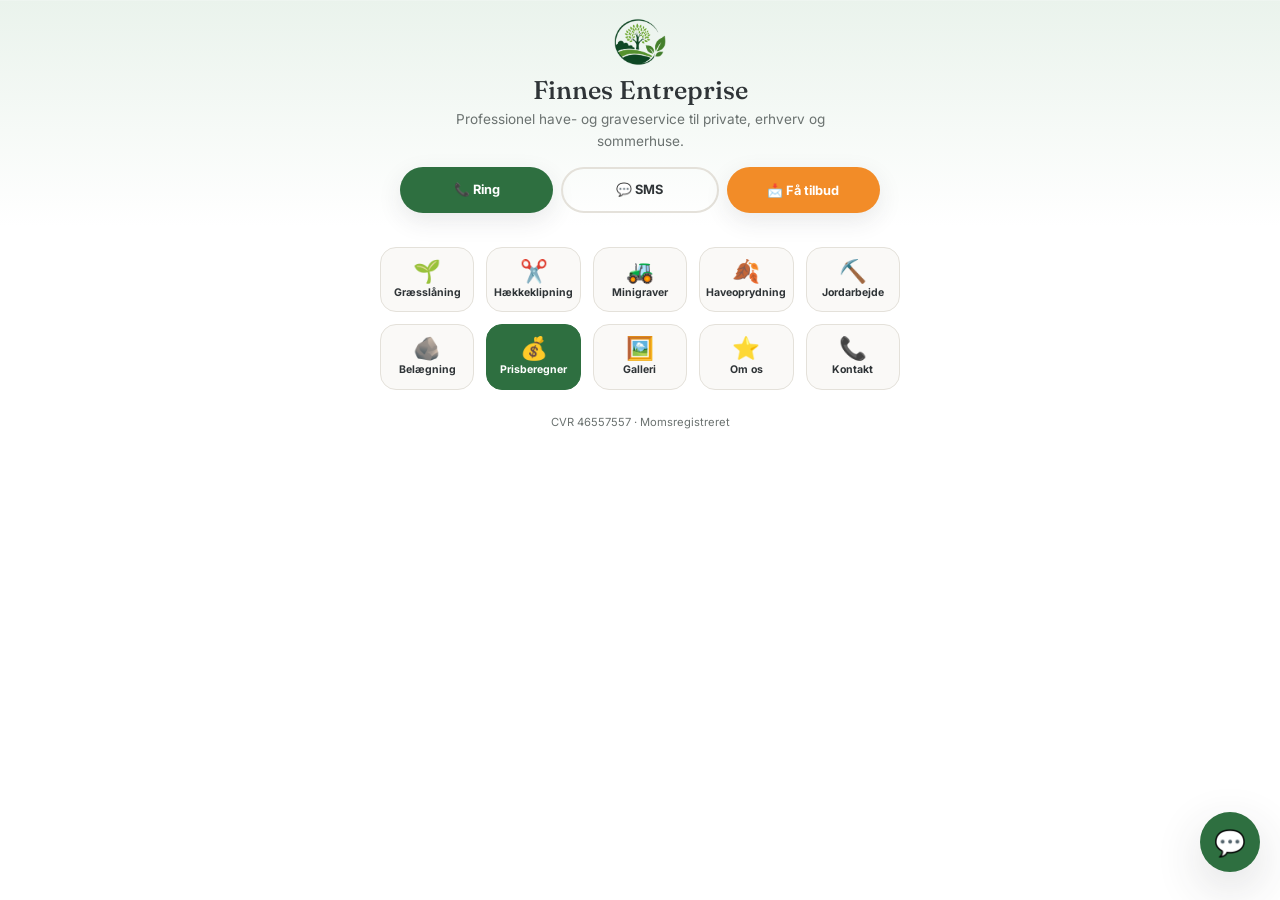
==== commit daeb6ba1: "Add files via upload" ====
--- a/index.html
+++ b/index.html
@@ -2,462 +2,725 @@
 <html lang="da">
 <head>
 <meta charset="UTF-8">
-<meta name="viewport" content="width=device-width, initial-scale=1">
-
-<!-- ── TILPAS: Titel og beskrivelse ── -->
-<title>Finnes Entreprise — Haveservice og Gravearbejde</title>
-<!-- v1.1 — Admin via admin.html -->
-<meta name="description" content="Professionelt havearbejde, græsslåning, hækklipning, minigraver og gravearbejde til private og erhverv i Vejle-området.">
+<meta name="viewport" content="width=device-width, initial-scale=1, viewport-fit=cover">
+<title>Finnes Entreprise — Professionel Have- og Graveservice</title>
+<meta name="description" content="Have- og graveservice til private, erhverv og sommerhuse. Græsslåning, hækkeklipning, minigraver, belægning og mere. Få et vejledende tilbud direkte på siden.">
 <meta name="theme-color" content="#2E6F40">
+<meta name="robots" content="index, follow">
+<meta name="author" content="Finnes Entreprise">
+
+<!-- Open Graph -->
+<meta property="og:type" content="website">
+<meta property="og:title" content="Finnes Entreprise — Professionel Have- og Graveservice">
+<meta property="og:description" content="Have- og graveservice til private, erhverv og sommerhuse. Få et vejledende tilbud med vores live prisberegner.">
+<meta property="og:locale" content="da_DK">
+<meta property="og:url" content="https://www.finnesentreprise.dk/">
+<meta property="og:image" content="https://www.finnesentreprise.dk/assets/images/og-cover.jpg">
+<meta property="og:image:width" content="1200">
+<meta property="og:image:height" content="630">
+<meta property="og:site_name" content="Finnes Entreprise">
+
+<!-- Twitter Card (samme billede som Open Graph) -->
+<meta name="twitter:card" content="summary_large_image">
+<meta name="twitter:title" content="Finnes Entreprise — Professionel Have- og Graveservice">
+<meta name="twitter:description" content="Have- og graveservice til private, erhverv og sommerhuse.">
+<meta name="twitter:image" content="https://www.finnesentreprise.dk/assets/images/og-cover.jpg">
 
 <!-- PWA -->
-<link rel="manifest" href="manifest.json">
-<!-- ── TILPAS: Erstat logo-placeholder.png med dit rigtige logo ── -->
-<link rel="apple-touch-icon" href="assets/icon-192.png">
-<link rel="icon" type="image/png" href="assets/icon-192.png">
+<link rel="manifest" href="pwa/manifest.json">
+<link rel="apple-touch-icon" href="assets/icons/apple-touch-icon.png">
+<link rel="icon" type="image/x-icon" href="assets/icons/favicon.ico">
+<link rel="icon" type="image/png" sizes="192x192" href="assets/icons/icon-192.png">
+
+<!-- SEO -->
+<link rel="canonical" href="https://www.finnesentreprise.dk/">
 
 <!-- Styles -->
-<link rel="stylesheet" href="styles.css">
-
-<!-- Open Graph (sociale medier) -->
-<meta property="og:type"        content="website">
-<meta property="og:title"       content="Finnes Entreprise — Haveservice og Gravearbejde">
-<meta property="og:description" content="Professionelt havearbejde, græsslåning, hækklipning og minigraver i Vejle-området.">
-<meta property="og:image"       content="assets/logo-placeholder.png">
-
-<!-- Schema.org -->
+<link rel="stylesheet" href="css/style.css">
+<link rel="stylesheet" href="css/calculator.css">
+<link rel="stylesheet" href="css/app-views.css">
+<link rel="stylesheet" href="css/admin.css">
+<link rel="stylesheet" href="css/responsive.css">
+
+<!-- Schema.org: LocalBusiness -->
 <script type="application/ld+json">
 {
   "@context": "https://schema.org",
   "@type": "LocalBusiness",
+  "@id": "https://www.finnesentreprise.dk/#business",
   "name": "Finnes Entreprise",
+  "image": "https://www.finnesentreprise.dk/assets/images/og-cover.jpg",
+  "description": "Professionel have- og graveservice til private, erhverv og sommerhuse. Græsslåning, hækkeklipning, minigraver, trampolin-nedgravning og mere.",
   "telephone": "+4540137370",
   "email": "finmann1@gmail.com",
-  "areaServed": ["Vejle", "Kolding", "Egtved", "Jelling", "Børkop"],
-  "priceRange": "$$"
+  "areaServed": ["Vejle", "Børkop", "Brejning", "Egtved", "Jelling", "Kolding"],
+  "priceRange": "$$",
+  "url": "https://www.finnesentreprise.dk/",
+  "sameAs": []
 }
 </script>
 </head>
 <body>
 
-<!-- ════════════════════════════════════════
-     NAVIGATION
-     ════════════════════════════════════════ -->
-<nav class="site-nav" aria-label="Primær navigation">
-  <div class="nav-inner">
-    <a href="#" class="nav-logo">
-      <!-- ── TILPAS: Erstat src med stien til dit logo ── -->
-      <img src="assets/logo-placeholder.png" alt="Finnes Entreprise logo">
-      <!-- ── TILPAS: Virksomhedsnavn ── -->
-      <span class="nav-logo-text">Finnes Entreprise</span>
-    </a>
-    <div class="nav-links">
-      <a href="#ydelser">Ydelser</a>
-      <a href="#prisliste">Priser</a>
-      <a href="#prisberegner">Beregner</a>
-      <a href="#tilbud">Tilbud</a>
-      <a href="#kontakt">Kontakt</a>
+<!-- ============================================================
+     FORSIDE — kort app-lignende startmenu (view-home)
+     ============================================================ -->
+<div class="app-view home-view" id="view-home">
+
+  <div class="home-hero">
+    <img class="home-logo" src="assets/logo/finnes-entreprise-mark.png" alt="Finnes Entreprise logo" width="76" height="76">
+    <h1 data-company-name>Finnes Entreprise</h1>
+    <p class="home-intro">Professionel have- og graveservice til private, erhverv og sommerhuse.</p>
+    <div class="home-actions">
+      <a href="#" data-tel class="btn btn-primary" aria-label="Ring til os">📞 Ring</a>
+      <a href="#" data-sms class="btn btn-outline" aria-label="Send SMS">💬 SMS</a>
+      <button type="button" class="btn btn-accent" data-go-view="kontakt">📩 Få tilbud</button>
     </div>
   </div>
-</nav>
-
-<!-- ════════════════════════════════════════
-     HERO
-     ════════════════════════════════════════ -->
-<section class="hero" id="top">
-  <div class="container hero-inner">
-    <!-- ── TILPAS: Erstat src med dit logo ── -->
-    <img class="hero-logo" src="assets/logo-placeholder.png" alt="Finnes Entreprise logo">
-
-    <!-- ── TILPAS: Virksomhedsnavn og undertekst ── -->
-    <h1 id="hero-firmanavn">Finnes Entreprise</h1>
-    <p class="tagline" id="hero-slogan">Have · Anlæg · Minigraver</p>
-    <p class="sub" id="hero-sub">Vi passer din have og løser dine graveog anlægsopgaver — professionelt, pålideligt og til konkurrencedygtige priser.</p>
-
-    <div class="hero-buttons">
-      <!-- ── TILPAS: Telefonnummer i href ── -->
-      <a href="tel:+4540137370" id="btn-ring" class="btn btn-primary">📞 Ring nu</a>
-      <a href="sms:+4540137370" id="btn-sms" class="btn btn-ghost">💬 Send SMS</a>
-      <a href="mailto:finmann1@gmail.com" id="btn-mail" class="btn btn-ghost">✉️ Send mail</a>
-      <a href="#tilbud" class="btn btn-accent">📋 Få tilbud</a>
-    </div>
+
+  <nav class="icon-menu" aria-label="Hovedmenu">
+    <button type="button" class="icon-menu-btn" data-go-view="prisberegner" data-open-calc="grass">
+      <span class="icon-emoji">🌱</span>
+      <span class="icon-label">Græsslåning</span>
+    </button>
+    <button type="button" class="icon-menu-btn" data-go-view="prisberegner" data-open-calc="hedge">
+      <span class="icon-emoji">✂️</span>
+      <span class="icon-label">Hækkeklipning</span>
+    </button>
+    <button type="button" class="icon-menu-btn" data-go-view="prisberegner" data-open-calc="excavator">
+      <span class="icon-emoji">🚜</span>
+      <span class="icon-label">Minigraver</span>
+    </button>
+    <button type="button" class="icon-menu-btn" data-go-view="prisberegner" data-open-calc="cleanup">
+      <span class="icon-emoji">🍂</span>
+      <span class="icon-label">Haveoprydning</span>
+    </button>
+    <button type="button" class="icon-menu-btn" data-go-view="prisberegner" data-open-calc="earth">
+      <span class="icon-emoji">⛏️</span>
+      <span class="icon-label">Jordarbejde</span>
+    </button>
+    <button type="button" class="icon-menu-btn" data-go-view="prisberegner" data-open-calc="paving">
+      <span class="icon-emoji">🪨</span>
+      <span class="icon-label">Belægning</span>
+    </button>
+    <button type="button" class="icon-menu-btn is-primary" data-go-view="prisberegner">
+      <span class="icon-emoji">💰</span>
+      <span class="icon-label">Prisberegner</span>
+    </button>
+    <button type="button" class="icon-menu-btn" data-go-view="galleri">
+      <span class="icon-emoji">🖼️</span>
+      <span class="icon-label">Galleri</span>
+    </button>
+    <button type="button" class="icon-menu-btn" data-go-view="om-os">
+      <span class="icon-emoji">⭐</span>
+      <span class="icon-label">Om os</span>
+    </button>
+    <button type="button" class="icon-menu-btn" data-go-view="kontakt">
+      <span class="icon-emoji">📞</span>
+      <span class="icon-label">Kontakt</span>
+    </button>
+  </nav>
+
+  <p class="home-footer-note">CVR <span data-cvr-text>46557557</span> · Momsregistreret</p>
+</div>
+
+<!-- ============================================================
+     VIEW: YDELSER
+     ============================================================ -->
+<div class="app-view" id="view-ydelser">
+  <header class="view-header">
+    <button type="button" class="back-btn" data-go-view="home" aria-label="Tilbage til forside">←</button>
+    <span class="view-header-title">Ydelser</span>
+  </header>
+  <div class="view-body">
+    <section id="ydelser">
+      <div class="section-head">
+        <span class="eyebrow">Vores ydelser</span>
+        <h2>Alt til haven og grunden</h2>
+        <p>Fra ugentlig græsslåning til større jord- og graveopgaver — vi løser opgaven, uanset størrelse.</p>
+      </div>
+      <div class="services-grid" id="services-grid">
+        <!-- Udfyldes af js/app.js fra config/services.js -->
+      </div>
+    </section>
   </div>
-</section>
-
-<!-- ════════════════════════════════════════
-     YDELSER
-     ════════════════════════════════════════ -->
-<section id="ydelser">
-  <div class="container">
-    <h2 class="section-title">Vores ydelser</h2>
-    <p class="section-sub">Vi løser store og små opgaver — til private, sommerhuse og erhverv.</p>
-
-    <div class="cards-grid" id="ydelser-grid">
-      <div class="card">
-        <span class="icon">🌿</span>
-        <h3>Græsslåning</h3>
-        <p>Regelmæssig eller enkeltstående klipning. Fast aftale giver rabat.</p>
-      </div>
-      <div class="card">
-        <span class="icon">✂️</span>
-        <h3>Hækklipning</h3>
-        <p>Professionel klipning og formgivning — hæk og buske.</p>
-      </div>
-      <div class="card">
-        <span class="icon">🍂</span>
-        <h3>Haveoprydning</h3>
-        <p>Rydning, beskæring og oprydning — hele haven gøres klar.</p>
-      </div>
-      <div class="card">
-        <span class="icon">🚛</span>
-        <h3>Bortkørsel</h3>
-        <p>Vi kører haveaffald og overskudsjord bort — korrekt og lovligt.</p>
-      </div>
-      <div class="card">
-        <span class="icon">🚜</span>
-        <h3>Minigraver</h3>
-        <p>Udgravning, planering, fundament, dræn og jordflytning.</p>
-      </div>
-      <div class="card">
-        <span class="icon">⛏️</span>
-        <h3>Jordarbejde</h3>
-        <p>Større og mindre gravearbejde til alt fra dræn til terrasse.</p>
-      </div>
-      <div class="card">
-        <span class="icon">🧱</span>
-        <h3>Belægning</h3>
-        <p>Fliser, grus og indkørsler — vi lægger det pænt og holdbart.</p>
-      </div>
-      <div class="card">
-        <span class="icon">🏡</span>
-        <h3>Sommerhus</h3>
-        <p>Åbning, lukning og løbende vedligeholdelse af sommerhuset.</p>
-      </div>
-    </div>
+</div>
+
+<!-- ============================================================
+     VIEW: PRISBEREGNER
+     ============================================================ -->
+<div class="app-view" id="view-prisberegner">
+  <header class="view-header">
+    <button type="button" class="back-btn" data-go-view="home" aria-label="Tilbage til forside">←</button>
+    <span class="view-header-title">Prisberegner</span>
+  </header>
+  <div class="view-body">
+    <section class="calculators-section" id="prisberegner">
+      <div class="section-head">
+        <span class="eyebrow">Prisberegner</span>
+        <h2>Se en vejledende pris med det samme</h2>
+        <p>Alle priser beregnes live ud fra dine valg, inkl. kørsel — ingen forpligtelse, ingen skjulte tillæg.</p>
+      </div>
+
+      <div class="calc-tabs" role="tablist">
+        <button type="button" class="calc-tab active" data-panel="grass">🌿 Græsslåning</button>
+        <button type="button" class="calc-tab" data-panel="hedge">✂️ Hæk</button>
+        <button type="button" class="calc-tab" data-panel="excavator">🚜 Minigraver</button>
+        <button type="button" class="calc-tab" data-panel="cleanup">🍂 Haveoprydning</button>
+        <button type="button" class="calc-tab" data-panel="earth">⛏️ Jordarbejde</button>
+        <button type="button" class="calc-tab" data-panel="paving">🪨 Belægning</button>
+        <button type="button" class="calc-tab" data-panel="summer">🏡 Sommerhus</button>
+        <button type="button" class="calc-tab" data-panel="subscription">📅 Fast aftale</button>
+      </div>
+
+      <!-- 1) GRÆSSLÅNING -->
+      <div class="calc-panel active" id="grass">
+        <div class="calc-inputs">
+          <div class="calc-field">
+            <label for="grass-sqm">Plænestørrelse (m²)</label>
+            <input type="number" id="grass-sqm" min="1" max="9999" value="200" inputmode="numeric">
+          </div>
+          <div class="calc-field">
+            <label><input type="checkbox" id="grass-high"> Højt græs (over ca. 10 cm)</label>
+          </div>
+          <div class="calc-field">
+            <label><input type="checkbox" id="grass-waste"> Bortkørsel af afklip</label>
+          </div>
+          <div class="calc-field">
+            <label><input type="checkbox" id="grass-subscription"> Fast aftale (10% rabat)</label>
+          </div>
+          <div class="calc-field">
+            <label for="grass-zone">Kørsel — dit område</label>
+            <select id="grass-zone" class="travel-zone-select"><!-- bygges af calculators.js --></select>
+          </div>
+        </div>
+        <div class="calc-receipt-wrap">
+          <div id="receipt-grass"></div>
+        </div>
+      </div>
+
+      <!-- 2) HÆKKEKLIPNING -->
+      <div class="calc-panel" id="hedge">
+        <div class="calc-inputs">
+          <div class="calc-field">
+            <label for="hedge-meter">Hæklængde (meter)</label>
+            <input type="number" id="hedge-meter" min="1" max="500" value="10" inputmode="numeric">
+          </div>
+          <div class="calc-field">
+            <label for="hedge-height">Hækhøjde</label>
+            <select id="hedge-height">
+              <option value="under2m">Under 2 meter</option>
+              <option value="between2and3m">2–3 meter</option>
+              <option value="over3m">Over 3 meter</option>
+            </select>
+          </div>
+          <div class="calc-field">
+            <label><input type="checkbox" id="hedge-both"> Begge sider klippes</label>
+          </div>
+          <div class="calc-field">
+            <label><input type="checkbox" id="hedge-form"> Formklip (20% tillæg)</label>
+          </div>
+          <div class="calc-field">
+            <label><input type="checkbox" id="hedge-waste"> Bortkørsel</label>
+          </div>
+          <div class="calc-field">
+            <label for="hedge-zone">Kørsel — dit område</label>
+            <select id="hedge-zone" class="travel-zone-select"><!-- bygges af calculators.js --></select>
+          </div>
+        </div>
+        <div class="calc-receipt-wrap">
+          <div id="receipt-hedge"></div>
+        </div>
+      </div>
+
+      <!-- 3) MINIGRAVER -->
+      <div class="calc-panel" id="excavator">
+        <div class="calc-inputs">
+          <div class="calc-field">
+            <label for="exc-type">Opgavetype</label>
+            <select id="exc-type">
+              <option value="udgravning">Udgravning</option>
+              <option value="planering">Planering</option>
+              <option value="fundament">Fundament</option>
+              <option value="draen">Dræn</option>
+              <option value="jordarbejde">Jordarbejde</option>
+            </select>
+          </div>
+          <div class="calc-field">
+            <label for="exc-hours">Antal timer (min. 2)</label>
+            <input type="number" id="exc-hours" min="2" max="80" value="4" step="0.5" inputmode="decimal">
+          </div>
+          <div class="calc-field">
+            <label><input type="checkbox" id="exc-man"> Ekstra mand/time</label>
+          </div>
+          <div class="calc-field">
+            <label><input type="checkbox" id="exc-waste"> Bortkørsel af jord (pr. læs)</label>
+          </div>
+          <div class="calc-field">
+            <label for="exc-zone">Kørsel — dit område</label>
+            <select id="exc-zone" class="travel-zone-select"><!-- bygges af calculators.js --></select>
+          </div>
+        </div>
+        <div class="calc-receipt-wrap">
+          <div id="receipt-excavator"></div>
+        </div>
+      </div>
+
+      <!-- 4) HAVEOPRYDNING -->
+      <div class="calc-panel" id="cleanup">
+        <div class="calc-inputs">
+          <div class="calc-field">
+            <label for="cleanup-hours">Antal timer</label>
+            <input type="number" id="cleanup-hours" min="1" max="40" value="3" step="0.5" inputmode="decimal">
+          </div>
+          <div class="calc-field">
+            <label><input type="checkbox" id="cleanup-waste"> Bortkørsel af haveaffald</label>
+          </div>
+          <div class="calc-field">
+            <label><input type="checkbox" id="cleanup-big"> Større opgave (tillæg ved 6+ timer)</label>
+          </div>
+          <div class="calc-field">
+            <label for="cleanup-zone">Kørsel — dit område</label>
+            <select id="cleanup-zone" class="travel-zone-select"><!-- bygges af calculators.js --></select>
+          </div>
+        </div>
+        <div class="calc-receipt-wrap">
+          <div id="receipt-cleanup"></div>
+        </div>
+      </div>
+
+      <!-- 5) JORDARBEJDE -->
+      <div class="calc-panel" id="earth">
+        <div class="calc-inputs">
+          <div class="calc-field">
+            <label for="earth-hours">Arbejdstimer</label>
+            <input type="number" id="earth-hours" min="1" max="80" value="4" step="0.5" inputmode="decimal">
+          </div>
+          <div class="calc-field">
+            <label for="earth-machine">Maskintimer (ekstra)</label>
+            <input type="number" id="earth-machine" min="0" max="40" value="0" step="0.5" inputmode="decimal">
+          </div>
+          <div class="calc-field">
+            <label for="earth-loads">Bortkørsel af jord (antal læs)</label>
+            <input type="number" id="earth-loads" min="0" max="20" value="0" inputmode="numeric">
+          </div>
+          <div class="calc-field">
+            <label for="earth-zone">Kørsel — dit område</label>
+            <select id="earth-zone" class="travel-zone-select"><!-- bygges af calculators.js --></select>
+          </div>
+        </div>
+        <div class="calc-receipt-wrap">
+          <div id="receipt-earth"></div>
+        </div>
+      </div>
+
+      <!-- 6) BELÆGNING -->
+      <div class="calc-panel" id="paving">
+        <div class="calc-inputs">
+          <div class="calc-field">
+            <label for="pav-sqm">Areal (m²)</label>
+            <input type="number" id="pav-sqm" min="1" max="2000" value="20" inputmode="numeric">
+          </div>
+          <div class="calc-field">
+            <label for="pav-complexity">Type</label>
+            <select id="pav-complexity">
+              <option value="simple">Simpel — grus, stabilgrus</option>
+              <option value="normal" selected>Normal — fliser, brosten</option>
+              <option value="complex">Kompleks — natursten, mønster</option>
+            </select>
+          </div>
+          <div class="calc-field">
+            <label><input type="checkbox" id="pav-prep"> Forberedelse inkl. (25% tillæg)</label>
+          </div>
+          <div class="calc-field">
+            <label><input type="checkbox" id="pav-materials"> Materialer inkl. (skøn)</label>
+          </div>
+          <div class="calc-field">
+            <label for="pav-zone">Kørsel — dit område</label>
+            <select id="pav-zone" class="travel-zone-select"><!-- bygges af calculators.js --></select>
+          </div>
+        </div>
+        <div class="calc-receipt-wrap">
+          <div id="receipt-paving"></div>
+        </div>
+      </div>
+
+      <!-- 7) SOMMERHUSSERVICE -->
+      <div class="calc-panel" id="summer">
+        <div class="calc-inputs">
+          <div class="calc-field">
+            <label for="summer-type">Ydelse</label>
+            <select id="summer-type">
+              <option value="single">Enkeltbesøg</option>
+              <option value="opening">Åbning af sæson</option>
+              <option value="closing">Lukning af sæson</option>
+              <option value="inspection">Tilsynsbesøg</option>
+              <option value="subscription">Fast månedlig aftale</option>
+            </select>
+          </div>
+          <div id="summer-subscription-opts" style="display:none">
+            <div class="calc-field">
+              <label for="summer-visits">Besøg pr. måned</label>
+              <select id="summer-visits">
+                <option value="1">1 besøg/md.</option>
+                <option value="2">2 besøg/md.</option>
+                <option value="4">4 besøg/md.</option>
+              </select>
+            </div>
+          </div>
+          <div class="calc-field">
+            <label for="summer-zone">Kørsel — dit område</label>
+            <select id="summer-zone" class="travel-zone-select"><!-- bygges af calculators.js --></select>
+          </div>
+        </div>
+        <div class="calc-receipt-wrap">
+          <div id="receipt-summer"></div>
+        </div>
+      </div>
+
+      <!-- 8) FAST HAVEAFTALE -->
+      <div class="calc-panel" id="subscription">
+        <div class="calc-inputs">
+          <div class="calc-field">
+            <label for="sub-sqm">Plænestørrelse (m²)</label>
+            <input type="number" id="sub-sqm" min="1" max="9999" value="200" inputmode="numeric">
+          </div>
+          <div class="calc-field">
+            <label for="sub-freq">Frekvens</label>
+            <select id="sub-freq">
+              <option value="weekly">Hver uge</option>
+              <option value="biweekly" selected>Hver 14. dag</option>
+              <option value="monthly">1 gang om måneden</option>
+            </select>
+          </div>
+          <div class="calc-field">
+            <label for="sub-season">Sæsonlængde</label>
+            <select id="sub-season">
+              <option value="3">3 måneder</option>
+              <option value="6" selected>6 måneder (5% rabat)</option>
+              <option value="12">12 måneder / helår (10% rabat)</option>
+            </select>
+          </div>
+          <div class="calc-field">
+            <label for="sub-zone">Kørsel — dit område</label>
+            <select id="sub-zone" class="travel-zone-select"><!-- bygges af calculators.js --></select>
+          </div>
+        </div>
+        <div class="calc-receipt-wrap">
+          <div id="receipt-subscription"></div>
+        </div>
+      </div>
+
+    </section>
+
+    <!-- EKSTRA FUNKTION: Tag et billede af opgaven -->
+    <section>
+      <div class="photo-cta">
+        <h2>Har du en opgave, vi skal se?</h2>
+        <p>Tag et billede af opgaven, så får du et mere præcist tilbud — upload direkte herfra.</p>
+        <label class="upload-zone" id="task-photo-zone" style="max-width:420px; margin:0 auto; display:block;">
+          <span class="upload-label-text">📷 Klik for at tage/uploade billede</span>
+          <input type="file" id="task-photo-input" accept="image/*" capture="environment" multiple>
+        </label>
+        <div class="upload-preview" id="task-photo-preview" style="justify-content:center; margin-top:16px;"></div>
+      </div>
+    </section>
   </div>
-</section>
-
-<!-- ════════════════════════════════════════
-     PRISLISTE
-     ════════════════════════════════════════ -->
-<section id="prisliste">
-  <div class="container">
-    <h2 class="section-title">Priser</h2>
-    <!-- ── TILPAS: Priser opdateres OGSÅ i CONFIG i app.js ── -->
-    <p class="section-sub">Vejledende priser ekskl. moms. Endelig pris aftales efter dialog.</p>
-
-    <div class="price-table">
-      <div class="price-row">
-        <div class="price-label">
-          Timepris — alm. havearbejde
-          <small>Klipning, oprydning, vedligeholdelse</small>
-        </div>
-        <!-- ── TILPAS: Ret pris ── -->
-        <span class="price-value" id="pris-timepris">Fra 450 kr./t</span>
-      </div>
-      <div class="price-row">
-        <div class="price-label">
-          Minimumspris pr. besøg
-          <small>Gælder uanset opgavens omfang</small>
-        </div>
-        <!-- ── TILPAS: Ret pris — husk også CONFIG.minimumspris i app.js ── -->
-        <span class="price-value" id="pris-minimum">350 kr.</span>
-      </div>
-      <div class="price-row">
-        <div class="price-label">
-          Græsslåning pr. m²
-          <small>Normalklip — højt græs giver tillæg</small>
-        </div>
-        <!-- ── TILPAS: Ret pris — husk også CONFIG.pris_pr_m2 i app.js ── -->
-        <span class="price-value" id="pris-m2">Fra 1,25 kr./m²</span>
-      </div>
-      <div class="price-row">
-        <div class="price-label">
-          Tillæg — højt græs
-          <small>Græs over ca. 10 cm</small>
-        </div>
-        <!-- ── TILPAS: Ret pris — husk også CONFIG.tillaeg_hoejt_graes i app.js ── -->
-        <span class="price-value" id="pris-hoejt">+200 kr.</span>
-      </div>
-      <div class="price-row">
-        <div class="price-label">
-          Tillæg — bortkørsel af afklip
-          <small>Inkl. kørsel til genbrugsstationen</small>
-        </div>
-        <!-- ── TILPAS: Ret pris — husk også CONFIG.tillaeg_bortkoersel i app.js ── -->
-        <span class="price-value" id="pris-bortkoersel-tillaeg">+150 kr.</span>
-      </div>
-      <div class="price-row">
-        <div class="price-label">
-          Minigraver — timepris
-          <small>Inkl. kørsel i nærområdet</small>
-        </div>
-        <!-- ── TILPAS: Ret pris ── -->
-        <span class="price-value" id="pris-minigraver">Fra 650 kr./t</span>
-      </div>
-      <div class="price-row">
-        <div class="price-label">
-          Kørselstillæg
-          <small>For opgaver uden for nærområdet</small>
-        </div>
-        <!-- ── TILPAS: Ret pris ── -->
-        <span class="price-value">Aftales</span>
-      </div>
-      <div class="price-row">
-        <div class="price-label">
-          Fast aftale — rabat
-          <small>Ugentlig eller 14-dages klipning</small>
-        </div>
-        <!-- ── TILPAS: Ret pris ── -->
-        <span class="price-value">Op til 15%</span>
-      </div>
-    </div>
-
-    <div class="price-note">
-      💡 Alle priser er vejledende og ekskl. moms. Ring eller send en besked — vi giver gerne et uforpligtende tilbud på din opgave.
-    </div>
+</div>
+
+<!-- ============================================================
+     VIEW: GALLERI
+     ============================================================ -->
+<div class="app-view" id="view-galleri">
+  <header class="view-header">
+    <button type="button" class="back-btn" data-go-view="home" aria-label="Tilbage til forside">←</button>
+    <span class="view-header-title">Galleri</span>
+  </header>
+  <div class="view-body">
+    <section id="galleri">
+      <div class="section-head">
+        <span class="eyebrow">Galleri</span>
+        <h2>Før og efter</h2>
+        <p>Et udpluk af tidligere opgaver. Klik på et billede for at forstørre.</p>
+      </div>
+      <div class="gallery-grid" id="gallery-grid">
+        <!-- Udfyldes af js/gallery.js fra config/services.js -->
+      </div>
+    </section>
   </div>
-</section>
-
-<!-- ════════════════════════════════════════
-     PRISBEREGNER
-     ════════════════════════════════════════ -->
-<section id="prisberegner">
-  <div class="container">
-    <h2 class="section-title">Prisberegner — Græsslåning</h2>
-    <p class="section-sub">Beregn en vejledende pris for din plæne. Alt beregnes ud fra de aktuelle priser.</p>
-
-    <div class="calc-box">
-      <div class="calc-field">
-        <label for="kvm">Din plæne — antal m²</label>
-        <input type="number" id="kvm" name="kvm" min="1" max="9999"
-               placeholder="Fx 250" inputmode="numeric">
-      </div>
-
-      <div class="calc-field">
-        <label>Tillæg</label>
-        <div class="checkbox-group">
-          <label class="checkbox-label">
-            <input type="checkbox" id="hoejt-graes">
-            Højt græs (over ca. 10 cm)
-          </label>
-          <label class="checkbox-label">
-            <input type="checkbox" id="bortkoersel">
-            Bortkørsel af afklip ønskes
-          </label>
-        </div>
-      </div>
-
-      <button type="button" id="calc-btn" class="btn btn-primary">
-        🌿 Beregn vejledende pris
-      </button>
-
-      <div class="calc-result" id="calc-result">
-        <div class="calc-result-lines" id="calc-lines"></div>
-        <hr style="margin: 12px 0; border: none; border-top: 2px solid var(--green);">
-        <div style="display:flex; justify-content:space-between; align-items:baseline;">
-          <strong style="font-size:1.1rem;">Vejledende pris</strong>
-          <span class="calc-result-amount" id="calc-total"></span>
-        </div>
-        <p class="calc-disclaimer">
-          ⚠️ Prisen er vejledende og ekskl. moms. Endelig pris aftales efter dialog — kontakt os for et konkret tilbud.
-        </p>
-        <a href="#tilbud" class="btn btn-accent" style="margin-top:14px; width:100%;">📋 Få et rigtigt tilbud</a>
-      </div>
-    </div>
+</div>
+
+<div class="lightbox" id="lightbox">
+  <button type="button" class="lightbox-close" id="lightbox-close" aria-label="Luk">✕</button>
+  <img src="" alt="" id="lightbox-img">
+</div>
+
+<!-- ============================================================
+     VIEW: ANMELDELSER (inkl. Hvorfor vælge os + Serviceområder + Om os)
+     ============================================================ -->
+<div class="app-view" id="view-om-os">
+  <header class="view-header">
+    <button type="button" class="back-btn" data-go-view="home" aria-label="Tilbage til forside">←</button>
+    <span class="view-header-title">Om os</span>
+  </header>
+  <div class="view-body">
+    <section class="about-section" id="om-os" style="border-radius: var(--radius-lg); padding: 40px 28px;">
+      <span class="eyebrow">Om os</span>
+      <h2 id="about-heading">Om os</h2>
+      <p id="about-text"></p>
+    </section>
+
+    <section>
+      <div class="section-head center">
+        <span class="eyebrow">Anmeldelser</span>
+        <h2>Det siger vores kunder</h2>
+      </div>
+      <div class="reviews-grid" id="reviews-grid">
+        <!-- Udfyldes af js/app.js fra config/services.js -->
+      </div>
+    </section>
+
+    <section>
+      <div class="section-head center">
+        <span class="eyebrow">Hvorfor vælge os</span>
+        <h2>Tryghed fra start til slut</h2>
+      </div>
+      <div class="why-grid" id="why-grid">
+        <!-- Udfyldes af js/app.js fra config/services.js -->
+      </div>
+      <div class="customer-types" id="customer-types">
+        <!-- Udfyldes af js/app.js -->
+      </div>
+    </section>
+
+    <section id="serviceomraader">
+      <div class="section-head">
+        <span class="eyebrow">Serviceområder</span>
+        <h2>Vi dækker dit område</h2>
+      </div>
+      <div class="areas-wrap">
+        <div>
+          <div class="areas-list" id="areas-list">
+            <!-- Udfyldes af js/app.js fra config/company.js -->
+          </div>
+        </div>
+        <div id="service-map">
+          <!-- Udfyldes af js/ui.js -->
+        </div>
+      </div>
+    </section>
   </div>
-</section>
-
-<!-- ════════════════════════════════════════
-     TILBUDSFORMULAR
-     ════════════════════════════════════════ -->
-<section id="tilbud">
-  <div class="container">
-    <h2 class="section-title">Få et uforpligtende tilbud</h2>
-    <p class="section-sub">Udfyld formularen, og vi vender tilbage så hurtigt som muligt — typisk samme dag.</p>
-
-    <div class="form-box">
-      <!-- ── TILPAS: formularen sender via mailto — ingen backend nødvendig ── -->
-      <form id="tilbud-form" novalidate>
-
-        <div class="form-row">
+</div>
+
+<!-- ============================================================
+     VIEW: KONTAKT
+     ============================================================ -->
+<div class="app-view" id="view-kontakt">
+  <header class="view-header">
+    <button type="button" class="back-btn" data-go-view="home" aria-label="Tilbage til forside">←</button>
+    <span class="view-header-title">Kontakt</span>
+  </header>
+  <div class="view-body">
+    <section id="kontakt">
+      <div class="section-head">
+        <span class="eyebrow">Kontakt</span>
+        <h2>Få et uforpligtende tilbud</h2>
+        <p>Ring, send en SMS, eller udfyld formularen — vi vender hurtigt tilbage.</p>
+      </div>
+
+      <div class="contact-grid">
+        <div class="contact-info-card">
+          <div class="contact-row">
+            <div class="icon">📞</div>
+            <div>
+              <div class="label">Telefon</div>
+              <a href="#" data-tel class="value" data-phone-text>40 13 73 70</a>
+            </div>
+          </div>
+          <div class="contact-row">
+            <div class="icon">💬</div>
+            <div>
+              <div class="label">SMS</div>
+              <a href="#" data-sms class="value" data-sms-text>40 13 73 70</a>
+            </div>
+          </div>
+          <div class="contact-row">
+            <div class="icon">📩</div>
+            <div>
+              <div class="label">Mail</div>
+              <a href="#" data-mail class="value" data-mail-text>finmann1@gmail.com</a>
+            </div>
+          </div>
+          <div class="contact-row">
+            <div class="icon">🏢</div>
+            <div>
+              <div class="label">CVR</div>
+              <span class="value" data-cvr-text>46557557</span>
+            </div>
+          </div>
+          <div class="contact-row">
+            <div class="icon">✅</div>
+            <div>
+              <div class="label">Moms</div>
+              <span class="value">Momsregistreret</span>
+            </div>
+          </div>
+        </div>
+
+        <form class="contact-form" id="contact-form">
+          <div class="form-row">
+            <div class="form-group">
+              <label for="cf-name">Navn *</label>
+              <input type="text" id="cf-name" name="name" required>
+            </div>
+            <div class="form-group">
+              <label for="cf-phone">Telefon *</label>
+              <input type="tel" id="cf-phone" name="phone" required>
+            </div>
+          </div>
+          <div class="form-row">
+            <div class="form-group">
+              <label for="cf-mail">Mail</label>
+              <input type="email" id="cf-mail" name="mail">
+            </div>
+            <div class="form-group">
+              <label for="cf-zip">Postnummer</label>
+              <input type="text" id="cf-zip" name="zip" inputmode="numeric">
+            </div>
+          </div>
           <div class="form-group">
-            <label for="navn">Navn *</label>
-            <input type="text" id="navn" name="navn" placeholder="Dit fulde navn" required>
+            <label for="cf-address">Adresse</label>
+            <input type="text" id="cf-address" name="address">
           </div>
           <div class="form-group">
-            <label for="telefon">Telefon *</label>
-            <input type="tel" id="telefon" name="telefon" placeholder="Fx 40 13 73 70" required>
-          </div>
-        </div>
-
-        <div class="form-group">
-          <label for="adresse">Adresse / By</label>
-          <input type="text" id="adresse" name="adresse" placeholder="Fx Brejning, Vejle">
-        </div>
-
-        <div class="form-group">
-          <label for="opgave">Opgavetype</label>
-          <select id="opgave" name="opgave">
-            <option value="Ikke valgt">Vælg opgavetype…</option>
-            <option>Græsslåning</option>
-            <option>Hækklipning</option>
-            <option>Haveoprydning</option>
-            <option>Bortkørsel</option>
-            <option>Minigraver</option>
-            <option>Jordarbejde</option>
-            <option>Belægning</option>
-            <option>Vedligeholdelse af sommerhus</option>
-            <option>Andet / kombineret</option>
-          </select>
-        </div>
-
-        <div class="form-group">
-          <label for="beskrivelse">Beskrivelse af opgaven</label>
-          <textarea id="beskrivelse" name="beskrivelse"
-            placeholder="Beskriv gerne opgavens omfang, eventuelle særlige forhold, m² osv."></textarea>
-        </div>
-
-        <div class="form-group">
-          <label for="tidspunkt">Ønsket tidspunkt</label>
-          <input type="text" id="tidspunkt" name="tidspunkt"
-            placeholder="Fx snarest muligt / uge 28 / weekender">
-        </div>
-
-        <div class="form-group">
-          <label class="checkbox-label" style="font-weight:normal;">
-            <input type="checkbox" id="billeder" name="billeder">
-            Jeg har billeder, jeg gerne vil sende via SMS eller mail
-          </label>
-        </div>
-
-        <button type="submit" class="btn btn-accent" style="width:100%; margin-top:8px;">
-          📬 Send tilbudsforespørgsel
-        </button>
-
-        <p class="form-hint">
-          <span id="form-kontakt-hint">📷 Billeder kan sendes som SMS til <strong>40 13 73 70</strong> eller på mail til <strong>finmann1@gmail.com</strong> — det hjælper os med at give dig et præcist tilbud.</span>
-        </p>
-      </form>
-    </div>
+            <label for="cf-task-type">Opgavetype</label>
+            <select id="cf-task-type" name="taskType">
+              <option value="">Vælg opgavetype</option>
+              <option>Græsslåning</option>
+              <option>Hækkeklipning</option>
+              <option>Minigraver</option>
+              <option>Beskæring</option>
+              <option>Stubfræsning</option>
+              <option>Bortkørsel</option>
+              <option>Nedgravning af trampolin</option>
+              <option>Belægningsarbejde</option>
+              <option>Jordarbejde</option>
+              <option>Fast haveservice</option>
+              <option>Andet</option>
+            </select>
+          </div>
+          <div class="form-group">
+            <label for="cf-description">Beskrivelse *</label>
+            <textarea id="cf-description" name="description" required placeholder="Beskriv opgaven kort — areal, nuværende stand, adgang osv."></textarea>
+          </div>
+          <div class="form-group">
+            <label for="cf-timing">Ønsket tidspunkt</label>
+            <input type="text" id="cf-timing" name="timing" placeholder="Fx snarest muligt / uge 28 / efter sommerferien">
+          </div>
+          <div class="form-group">
+            <label class="checkbox-label">
+              <input type="checkbox" id="cf-has-photos" name="hasPhotos">
+              <span>Jeg har billeder, jeg sender via SMS eller mail</span>
+            </label>
+          </div>
+          <div class="contact-sms-hint" id="sms-primary-hint">
+            <strong>📱 Hurtigst svar: Ring eller send SMS</strong>
+            <span>SMS til <span data-phone-text>40 13 73 70</span> — vi svarer typisk inden for 1 time i arbejdstiden.</span>
+            <a href="#" data-sms class="btn btn-outline btn-sm">💬 Send SMS nu</a>
+          </div>
+          <button type="submit" class="btn btn-accent btn-block btn-lg">📩 Send forespørgsel</button>
+          <p class="form-note">Formularen åbner din mail-app med oplysningerne udfyldt. Har du billeder, send dem på SMS til <span data-phone-text>40 13 73 70</span>.</p>
+          <div class="form-status" id="form-status"></div>
+        </form>
+      </div>
+    </section>
+
+    <footer class="site-footer" style="margin: 32px -20px -48px; border-radius: 0;">
+      <div class="container">
+        <div class="footer-grid">
+          <div class="footer-brand">
+            <div class="logo" data-company-name data-admin-trigger style="cursor:pointer;">Finnes Entreprise</div>
+            <p data-company-tagline>Professionel Have- og Graveservice</p>
+          </div>
+          <div class="footer-col">
+            <h4>Naviger</h4>
+            <ul>
+              <li><button type="button" class="footer-link-btn" data-go-view="ydelser">Ydelser</button></li>
+              <li><button type="button" class="footer-link-btn" data-go-view="prisberegner">Prisberegner</button></li>
+              <li><button type="button" class="footer-link-btn" data-go-view="galleri">Galleri</button></li>
+              <li><button type="button" class="footer-link-btn" data-go-view="om-os">Om os</button></li>
+              <li><button type="button" class="footer-link-btn" data-go-view="kontakt">Kontakt</button></li>
+            </ul>
+          </div>
+          <div class="footer-col">
+            <h4>Serviceområder</h4>
+            <ul id="footer-areas">
+              <!-- Udfyldes af js/app.js -->
+            </ul>
+          </div>
+        </div>
+        <div class="footer-bottom">
+          <span>© <span data-year>2026</span> <span data-company-name>Finnes Entreprise</span> · CVR <span data-cvr-text>46557557</span></span>
+          <span>Bygget af Nordic Operations · nordicoperations.dk</span>
+        </div>
+      </div>
+    </footer>
   </div>
-</section>
-
-<!-- ════════════════════════════════════════
-     KONTAKT
-     ════════════════════════════════════════ -->
-<section id="kontakt">
-  <div class="container">
-    <h2 class="section-title">Kontakt os</h2>
-    <p class="section-sub">Vi er klar til at hjælpe — ring, skriv eller send en besked.</p>
-
-    <div class="contact-grid">
-
-      <div class="contact-card">
-        <h3>Direkte kontakt</h3>
-        <!-- ── TILPAS: Telefon ── -->
-        <a href="tel:+4540137370" id="kontakt-ring" class="contact-link">
-          <span class="ico">📞</span>
-          <span>40 13 73 70</span>
-        </a>
-        <!-- ── TILPAS: SMS ── -->
-        <a href="sms:+4540137370" id="kontakt-sms" class="contact-link">
-          <span class="ico">💬</span>
-          <span>Send SMS</span>
-        </a>
-        <!-- ── TILPAS: Mail ── -->
-        <a href="mailto:finmann1@gmail.com" id="kontakt-mail" class="contact-link">
-          <span class="ico">✉️</span>
-          <span>finmann1@gmail.com</span>
-        </a>
-      </div>
-
-      <div class="contact-card">
-        <h3>Virksomhedsinfo</h3>
-        <!-- ── TILPAS: CVR ── -->
-        <div class="contact-link" style="cursor:default;">
-          <span class="ico">🏢</span>
-          <span id="kontakt-cvr">CVR: 46557557</span>
-        </div>
-        <div class="contact-link" style="cursor:default; font-size:.9rem; opacity:.85;">
-          <span class="ico">✅</span>
-          <span id="kontakt-moms">Momsregistreret</span>
-        </div>
-        <div class="contact-link" style="cursor:default; font-size:.9rem; opacity:.85;">
-          <span class="ico">⏰</span>
-          <!-- ── TILPAS: Åbningstider ── -->
-          <span>Man–fre 07:00–17:00 · Lør efter aftale</span>
-        </div>
-      </div>
-
-      <div class="contact-card" style="grid-column: 1 / -1;">
-        <h3>Dækningsområde</h3>
-        <!-- ── TILPAS: Dækningsområder ── -->
-        <div class="areas-list" id="omraade-chips">
-          <span class="area-chip">Vejle</span>
-          <span class="area-chip">Børkop</span>
-          <span class="area-chip">Egtved</span>
-          <span class="area-chip">Jelling</span>
-          <span class="area-chip">Kolding</span>
-          <span class="area-chip">Brejning</span>
-          <span class="area-chip">+ omegn</span>
-        </div>
-      </div>
-    </div>
+</div>
+
+<!-- ============================================================
+     FAST MOBIL-KONTAKTBAR (vises på alle views)
+     ============================================================ -->
+<div class="mobile-contact-bar">
+  <a href="#" data-tel><span class="icon">📞</span>Ring</a>
+  <a href="#" data-sms><span class="icon">💬</span>SMS</a>
+  <button type="button" data-go-view="kontakt"><span class="icon">📩</span>Tilbud</button>
+</div>
+
+<!-- ============================================================
+     CHATBOT
+     ============================================================ -->
+<button type="button" class="chatbot-toggle" id="chatbot-toggle" aria-label="Åbn chat">💬</button>
+
+<div class="chatbot-window" id="chatbot-window">
+  <div class="chatbot-header">
+    <strong>Spørg os</strong>
+    <button type="button" id="chatbot-close" aria-label="Luk chat">✕</button>
   </div>
-</section>
-
-<!-- ════════════════════════════════════════
-     FOOTER
-     ════════════════════════════════════════ -->
-<footer class="site-footer">
-  <!-- ── TILPAS: Firmanavn og CVR ── -->
-  <p id="footer-text">© 2026 Finnes Entreprise · CVR 46557557 · Momsregistreret</p>
-  <p style="margin-top:6px;">Have- og graveservice i Vejle-området</p>
-  <p style="margin-top:12px;"><a href="admin.html" style="color:rgba(255,255,255,.35);font-size:.75rem;">⚙ Admin</a></p>
-</footer>
-
-<!-- ════════════════════════════════════════
-     CHATBOT
-     ════════════════════════════════════════ -->
-<button class="chatbot-fab" id="chatbot-fab" aria-label="Åbn chat-hjælper">
-  🌿
-  <span class="chatbot-badge">?</span>
-</button>
-
-<div class="chatbot-window" id="chatbot-window" role="dialog" aria-label="Chat-hjælper">
-  <div class="chatbot-header">
-    <div class="chatbot-avatar">🌿</div>
-    <div>
-      <!-- ── TILPAS: Chatbot-navn ── -->
-      <div class="chatbot-title">Finnes Entreprise</div>
-      <div class="chatbot-status">Altid klar til at hjælpe</div>
-    </div>
-    <button class="chatbot-close" id="chatbot-close" aria-label="Luk chat">✕</button>
-  </div>
-  <div class="chatbot-messages" id="chat-messages"></div>
-</div>
-
-<!-- Scripts -->
-<script src="app.js"></script>
-
-
-<!-- SW opdateringsbesked (vises automatisk ved ny version) -->
+  <div class="chatbot-messages" id="chatbot-messages"></div>
+  <form class="chatbot-input" id="chatbot-form">
+    <input type="text" id="chatbot-text-input" placeholder="Skriv dit spørgsmål..." autocomplete="off">
+    <button type="submit" aria-label="Send">➤</button>
+  </form>
+</div>
+
+<!-- ============================================================
+     SCRIPTS — Config indlæses først, derefter moduler
+     ============================================================ -->
+<script src="config/company.js"></script>
+<script src="config/colors.js"></script>
+<script src="config/prices.js"></script>
+<script src="config/services.js"></script>
+
+<script src="js/admin.js"></script>
+
+<script src="js/calculators.js"></script>
+<script src="js/gallery.js"></script>
+<script src="js/ui.js"></script>
+<script src="js/chatbot.js"></script>
+<script src="js/contact.js"></script>
+<script src="js/app.js"></script>
+
+
+<!-- SW opdateringsbesked -->
 <style>
-#sw-update-banner{
-  display:none;
-  position:fixed;top:16px;left:16px;right:16px;
-  background:#1F4D2C;color:#fff;
-  padding:14px 16px;border-radius:14px;
-  font-size:.88rem;font-weight:600;
-  box-shadow:0 6px 24px rgba(0,0,0,.3);
-  align-items:center;gap:12px;z-index:150;
-}
-#sw-update-banner.show{display:flex;}
+#sw-update-banner { display:none; position:fixed; top:16px; left:16px; right:16px; background:#1F4D2C; color:#fff; padding:14px 18px; border-radius:14px; font-size:.88rem; font-weight:600; box-shadow:0 6px 24px rgba(0,0,0,.3); align-items:center; gap:12px; z-index:1000; }
+#sw-update-banner.show { display:flex; }
+#sw-update-banner button { background:rgba(255,255,255,.2); border:none; color:#fff; padding:6px 12px; border-radius:8px; cursor:pointer; font-size:.8rem; font-weight:700; white-space:nowrap; }
 </style>
 <div id="sw-update-banner">
   <span style="flex:1">🔄 <strong>Ny version klar</strong> — luk og åbn appen igen</span>
-  <button onclick="lukOpdateringsbesked()" style="background:rgba(255,255,255,.2);border:none;color:#fff;padding:6px 12px;border-radius:8px;cursor:pointer;font-size:.82rem;font-weight:700;white-space:nowrap;">✕ Luk</button>
+  <button onclick="document.getElementById('sw-update-banner').classList.remove('show')">✕ Luk</button>
 </div>
 
 </body>
--- a/css/style.css
+++ b/css/style.css
@@ -0,0 +1,751 @@
+/* ==========================================================
+   STYLE.CSS — Handyman Engine
+   Kerne-stylesheet. Farver hentes fra CSS custom properties,
+   som sættes dynamisk fra config/colors.js (se js/app.js).
+   Rør ikke ved farveværdier her — skift i colors.js i stedet.
+   ========================================================== */
+
+/* ---------- Fonts ---------- */
+@import url('https://fonts.googleapis.com/css2?family=Fraunces:opsz,wght@9..144,400;9..144,500;9..144,600;9..144,700&family=Inter:wght@400;500;600;700;800&display=swap');
+
+/* ---------- Custom properties (fallback values; overridden by JS) ---------- */
+:root {
+  --color-primary: #2E6F40;
+  --color-secondary: #2F3437;
+  --color-accent: #F28C28;
+  --color-background: #FFFFFF;
+  --color-primary-dark: #234F30;
+  --color-primary-tint: #EAF3EC;
+  --color-accent-dark: #C96F12;
+  --color-surface: #FAF9F7;
+  --color-border: #E4E1DA;
+  --color-text-primary: #2F3437;
+  --color-text-muted: #6B7270;
+  --color-text-on-primary: #FFFFFF;
+  --color-text-on-dark: #F5F3EE;
+  --color-error: #C0392B;
+
+  --font-display: 'Fraunces', Georgia, serif;
+  --font-body: 'Inter', -apple-system, BlinkMacSystemFont, sans-serif;
+
+  --radius-sm: 10px;
+  --radius-md: 16px;
+  --radius-lg: 24px;
+  --radius-pill: 999px;
+
+  --shadow-sm: 0 2px 8px rgba(47, 52, 55, 0.06);
+  --shadow-md: 0 8px 24px rgba(47, 52, 55, 0.10);
+  --shadow-lg: 0 16px 48px rgba(47, 52, 55, 0.16);
+
+  --container-width: 1200px;
+  --header-height: 76px;
+  --mobile-bar-height: 64px;
+}
+
+/* ---------- Reset ---------- */
+* { box-sizing: border-box; margin: 0; padding: 0; }
+
+html {
+  scroll-behavior: smooth;
+  scroll-padding-top: var(--header-height);
+}
+
+@media (prefers-reduced-motion: reduce) {
+  html { scroll-behavior: auto; }
+  *, *::before, *::after {
+    animation-duration: 0.01ms !important;
+    animation-iteration-count: 1 !important;
+    transition-duration: 0.01ms !important;
+  }
+}
+
+body {
+  font-family: var(--font-body);
+  color: var(--color-text-primary);
+  background: var(--color-background);
+  line-height: 1.6;
+  padding-bottom: var(--mobile-bar-height);
+  -webkit-font-smoothing: antialiased;
+}
+
+img { max-width: 100%; display: block; }
+a { color: inherit; text-decoration: none; }
+button { font-family: inherit; cursor: pointer; border: none; background: none; }
+ul { list-style: none; }
+input, select, textarea { font-family: inherit; font-size: inherit; }
+
+:focus-visible {
+  outline: 3px solid var(--color-accent);
+  outline-offset: 2px;
+}
+
+.container {
+  max-width: var(--container-width);
+  margin: 0 auto;
+  padding: 0 24px;
+}
+
+section { padding: 80px 0; }
+
+@media (max-width: 768px) {
+  section { padding: 56px 0; }
+}
+
+/* ---------- Typography ---------- */
+h1, h2, h3, h4 {
+  font-family: var(--font-display);
+  font-weight: 600;
+  line-height: 1.15;
+  color: var(--color-secondary);
+}
+
+h1 { font-size: clamp(2.4rem, 5vw, 4rem); font-weight: 500; }
+h2 { font-size: clamp(1.9rem, 3.5vw, 2.75rem); }
+h3 { font-size: clamp(1.3rem, 2vw, 1.6rem); }
+
+.eyebrow {
+  display: inline-block;
+  font-family: var(--font-body);
+  font-size: 0.8rem;
+  font-weight: 700;
+  letter-spacing: 0.08em;
+  text-transform: uppercase;
+  color: var(--color-primary);
+  margin-bottom: 12px;
+}
+
+.section-head {
+  max-width: 640px;
+  margin-bottom: 48px;
+}
+
+.section-head p {
+  color: var(--color-text-muted);
+  font-size: 1.05rem;
+  margin-top: 12px;
+}
+
+.section-head.center {
+  margin-left: auto;
+  margin-right: auto;
+  text-align: center;
+}
+
+/* ---------- Buttons ---------- */
+.btn {
+  display: inline-flex;
+  align-items: center;
+  justify-content: center;
+  gap: 10px;
+  padding: 16px 28px;
+  border-radius: var(--radius-pill);
+  font-weight: 700;
+  font-size: 1rem;
+  transition: transform 0.15s ease, box-shadow 0.15s ease, background 0.15s ease;
+  white-space: nowrap;
+}
+
+.btn:active { transform: scale(0.97); }
+
+.btn-primary {
+  background: var(--color-primary);
+  color: var(--color-text-on-primary);
+  box-shadow: var(--shadow-md);
+}
+.btn-primary:hover { background: var(--color-primary-dark); }
+
+.btn-accent {
+  background: var(--color-accent);
+  color: var(--color-text-on-primary);
+  box-shadow: var(--shadow-md);
+}
+.btn-accent:hover { background: var(--color-accent-dark); }
+
+.btn-outline {
+  background: transparent;
+  border: 2px solid var(--color-border);
+  color: var(--color-secondary);
+}
+.btn-outline:hover { border-color: var(--color-primary); color: var(--color-primary); }
+
+.btn-block { width: 100%; }
+.btn-lg { padding: 18px 32px; font-size: 1.05rem; }
+
+/* ---------- Header ----------
+   BEMÆRK: Den oprindelige sticky site-header/main-nav/nav-toggle
+   blev erstattet af app-flow-navigationen i css/app-views.css
+   (.view-header, .back-btn). .logo bevares, da footeren stadig
+   bruger den til virksomhedsnavnet. ---------- */
+
+.logo {
+  display: flex;
+  align-items: center;
+  gap: 10px;
+  font-family: var(--font-display);
+  font-weight: 600;
+  font-size: 1.15rem;
+  color: var(--color-secondary);
+}
+
+/* Hero-sektionen fra den oprindelige scroll-side er erstattet af
+   .home-hero (se css/app-views.css) i app-flow-arkitekturen. */
+
+/* ---------- Fixed mobile contact bar ---------- */
+.mobile-contact-bar {
+  position: fixed;
+  bottom: 0; left: 0; right: 0;
+  z-index: 200;
+  display: none;
+  height: var(--mobile-bar-height);
+  background: var(--color-secondary);
+  border-top: 1px solid rgba(255,255,255,0.08);
+}
+
+.mobile-contact-bar a {
+  flex: 1;
+  display: flex;
+  flex-direction: column;
+  align-items: center;
+  justify-content: center;
+  gap: 2px;
+  color: var(--color-text-on-dark);
+  font-size: 0.72rem;
+  font-weight: 700;
+}
+
+.mobile-contact-bar a span.icon { font-size: 1.2rem; }
+.mobile-contact-bar a:nth-child(2) { background: var(--color-accent); color: #fff; }
+
+@media (max-width: 768px) {
+  .mobile-contact-bar { display: flex; }
+}
+
+/* ---------- Services grid ---------- */
+.services-grid {
+  display: grid;
+  grid-template-columns: repeat(auto-fill, minmax(280px, 1fr));
+  gap: 24px;
+}
+
+.service-card {
+  background: var(--color-surface);
+  border: 1px solid var(--color-border);
+  border-radius: var(--radius-lg);
+  padding: 32px 28px;
+  transition: transform 0.2s ease, box-shadow 0.2s ease, border-color 0.2s ease;
+}
+
+.service-card:hover {
+  transform: translateY(-4px);
+  box-shadow: var(--shadow-md);
+  border-color: var(--color-primary);
+}
+
+.service-card .icon {
+  font-size: 2rem;
+  width: 56px; height: 56px;
+  display: flex; align-items: center; justify-content: center;
+  background: var(--color-primary-tint);
+  border-radius: var(--radius-md);
+  margin-bottom: 18px;
+}
+
+.service-card h3 { margin-bottom: 8px; }
+
+.service-card p {
+  color: var(--color-text-muted);
+  font-size: 0.95rem;
+  margin-bottom: 16px;
+}
+
+.service-card .card-link {
+  font-weight: 700;
+  font-size: 0.9rem;
+  color: var(--color-primary);
+  display: inline-flex;
+  align-items: center;
+  gap: 6px;
+}
+
+/* ---------- Why us ---------- */
+.why-grid {
+  display: grid;
+  grid-template-columns: repeat(auto-fit, minmax(220px, 1fr));
+  gap: 32px;
+  text-align: center;
+}
+
+.why-item .icon { font-size: 2.5rem; margin-bottom: 12px; }
+.why-item h3 { margin-bottom: 8px; font-size: 1.1rem; }
+.why-item p { color: var(--color-text-muted); font-size: 0.92rem; }
+
+.customer-types {
+  display: flex;
+  justify-content: center;
+  gap: 12px;
+  flex-wrap: wrap;
+  margin-top: 48px;
+}
+
+.pill {
+  padding: 10px 22px;
+  border-radius: var(--radius-pill);
+  background: var(--color-primary-tint);
+  color: var(--color-primary);
+  font-weight: 700;
+  font-size: 0.9rem;
+}
+
+/* ---------- Reviews ---------- */
+.reviews-grid {
+  display: grid;
+  grid-template-columns: repeat(auto-fit, minmax(280px, 1fr));
+  gap: 24px;
+}
+
+.review-card {
+  background: var(--color-surface);
+  border-radius: var(--radius-lg);
+  padding: 28px;
+  border: 1px solid var(--color-border);
+}
+
+.review-stars { color: var(--color-accent); font-size: 1.1rem; margin-bottom: 12px; letter-spacing: 2px; }
+.review-card p.quote { font-size: 1rem; margin-bottom: 16px; color: var(--color-text-primary); }
+.review-author { font-weight: 700; font-size: 0.9rem; }
+.review-location { color: var(--color-text-muted); font-size: 0.85rem; }
+
+/* ---------- Gallery ---------- */
+.gallery-grid {
+  display: grid;
+  grid-template-columns: repeat(auto-fill, minmax(260px, 1fr));
+  gap: 16px;
+}
+
+.gallery-item {
+  position: relative;
+  border-radius: var(--radius-md);
+  overflow: hidden;
+  aspect-ratio: 4/3;
+  cursor: pointer;
+  background: var(--color-primary-tint);
+}
+
+.gallery-item img {
+  width: 100%; height: 100%;
+  object-fit: cover;
+  transition: transform 0.3s ease;
+}
+
+.gallery-item:hover img { transform: scale(1.06); }
+
+.gallery-item .tag {
+  position: absolute;
+  bottom: 12px; left: 12px;
+  background: rgba(47,52,55,0.85);
+  color: #fff;
+  font-size: 0.75rem;
+  font-weight: 700;
+  padding: 6px 12px;
+  border-radius: var(--radius-pill);
+}
+
+.lightbox {
+  position: fixed; inset: 0;
+  background: rgba(20,22,23,0.92);
+  z-index: 500;
+  display: none;
+  align-items: center;
+  justify-content: center;
+  padding: 24px;
+}
+
+.lightbox.open { display: flex; }
+.lightbox img { max-width: 90vw; max-height: 85vh; border-radius: var(--radius-md); }
+
+.lightbox-close {
+  position: absolute;
+  top: 24px; right: 24px;
+  width: 44px; height: 44px;
+  background: rgba(255,255,255,0.1);
+  border-radius: 50%;
+  color: #fff;
+  font-size: 1.5rem;
+  display: flex; align-items: center; justify-content: center;
+}
+
+/* ---------- Map / service areas ---------- */
+.areas-wrap {
+  display: grid;
+  grid-template-columns: 1fr 1fr;
+  gap: 32px;
+  align-items: center;
+}
+
+.areas-list { display: flex; flex-wrap: wrap; gap: 10px; }
+
+#service-map {
+  width: 100%;
+  height: 360px;
+  border-radius: var(--radius-lg);
+  overflow: hidden;
+  border: 1px solid var(--color-border);
+}
+
+@media (max-width: 880px) {
+  .areas-wrap { grid-template-columns: 1fr; }
+}
+
+/* ---------- About ---------- */
+.about-section {
+  background: var(--color-secondary);
+  color: var(--color-text-on-dark);
+}
+.about-section .eyebrow { color: var(--color-accent); }
+.about-section h2 { color: #fff; }
+.about-section p { color: var(--color-text-on-dark); max-width: 680px; font-size: 1.05rem; margin-top: 16px; }
+
+/* ---------- Contact ---------- */
+.contact-grid {
+  display: grid;
+  grid-template-columns: 1fr 1.2fr;
+  gap: 48px;
+}
+
+.contact-info-card {
+  background: var(--color-surface);
+  border: 1px solid var(--color-border);
+  border-radius: var(--radius-lg);
+  padding: 32px;
+  height: fit-content;
+}
+
+.contact-row {
+  display: flex;
+  align-items: center;
+  gap: 14px;
+  padding: 14px 0;
+  border-bottom: 1px solid var(--color-border);
+}
+.contact-row:last-child { border-bottom: none; }
+
+.contact-row .icon {
+  width: 40px; height: 40px;
+  border-radius: var(--radius-sm);
+  background: var(--color-primary-tint);
+  display: flex; align-items: center; justify-content: center;
+  font-size: 1.1rem;
+  flex-shrink: 0;
+}
+
+.contact-row .label { font-size: 0.78rem; color: var(--color-text-muted); }
+.contact-row .value { font-weight: 700; }
+
+@media (max-width: 880px) {
+  .contact-grid { grid-template-columns: 1fr; }
+}
+
+/* ---------- Contact form ---------- */
+.contact-form {
+  background: var(--color-surface);
+  border: 1px solid var(--color-border);
+  border-radius: var(--radius-lg);
+  padding: 32px;
+}
+
+.form-row {
+  display: grid;
+  grid-template-columns: 1fr 1fr;
+  gap: 16px;
+}
+
+.form-group { margin-bottom: 18px; }
+.form-group label {
+  display: block;
+  font-size: 0.85rem;
+  font-weight: 700;
+  margin-bottom: 8px;
+  color: var(--color-secondary);
+}
+
+.form-group input,
+.form-group select,
+.form-group textarea {
+  width: 100%;
+  padding: 14px 16px;
+  border: 1.5px solid var(--color-border);
+  border-radius: var(--radius-sm);
+  background: #fff;
+  transition: border-color 0.15s ease;
+}
+
+.form-group input:focus,
+.form-group select:focus,
+.form-group textarea:focus {
+  border-color: var(--color-primary);
+  outline: none;
+}
+
+.form-group textarea { resize: vertical; min-height: 110px; }
+
+.upload-zone {
+  border: 2px dashed var(--color-border);
+  border-radius: var(--radius-md);
+  padding: 28px;
+  text-align: center;
+  color: var(--color-text-muted);
+  font-size: 0.9rem;
+  cursor: pointer;
+  transition: border-color 0.15s ease, background 0.15s ease;
+}
+
+.upload-zone:hover { border-color: var(--color-primary); background: var(--color-primary-tint); }
+.upload-zone input { display: none; }
+
+.upload-preview {
+  display: flex;
+  flex-wrap: wrap;
+  gap: 8px;
+  margin-top: 12px;
+}
+
+.upload-preview img {
+  width: 64px; height: 64px;
+  object-fit: cover;
+  border-radius: var(--radius-sm);
+}
+
+.form-status {
+  margin-top: 16px;
+  padding: 14px 16px;
+  border-radius: var(--radius-sm);
+  font-weight: 600;
+  font-size: 0.9rem;
+  display: none;
+}
+.form-status.success { display: block; background: var(--color-primary-tint); color: var(--color-primary-dark); }
+.form-status.error { display: block; background: #FDEDEA; color: var(--color-error); }
+
+@media (max-width: 600px) {
+  .form-row { grid-template-columns: 1fr; }
+}
+
+/* ---------- Footer ---------- */
+.site-footer {
+  background: var(--color-secondary);
+  color: var(--color-text-on-dark);
+  padding: 56px 0 32px;
+}
+
+.footer-grid {
+  display: grid;
+  grid-template-columns: 2fr 1fr 1fr;
+  gap: 40px;
+  margin-bottom: 40px;
+}
+
+.footer-brand .logo { color: #fff; margin-bottom: 12px; }
+.footer-brand p { color: var(--color-text-on-dark); opacity: 0.75; font-size: 0.9rem; max-width: 320px; }
+
+.footer-col h4 { color: #fff; font-size: 0.9rem; margin-bottom: 16px; letter-spacing: 0.04em; text-transform: uppercase; }
+.footer-col ul li { margin-bottom: 10px; }
+.footer-col a { color: var(--color-text-on-dark); opacity: 0.8; font-size: 0.92rem; }
+.footer-col a:hover { opacity: 1; color: var(--color-accent); }
+
+.footer-bottom {
+  border-top: 1px solid rgba(255,255,255,0.1);
+  padding-top: 24px;
+  display: flex;
+  justify-content: space-between;
+  flex-wrap: wrap;
+  gap: 12px;
+  font-size: 0.82rem;
+  opacity: 0.7;
+}
+
+@media (max-width: 768px) {
+  .footer-grid { grid-template-columns: 1fr; gap: 28px; }
+  .footer-bottom { flex-direction: column; text-align: center; }
+}
+
+/* ---------- Chatbot ---------- */
+.chatbot-toggle {
+  position: fixed;
+  bottom: 84px; right: 20px;
+  width: 60px; height: 60px;
+  border-radius: 50%;
+  background: var(--color-primary);
+  color: #fff;
+  display: flex; align-items: center; justify-content: center;
+  font-size: 1.6rem;
+  box-shadow: var(--shadow-lg);
+  z-index: 300;
+  transition: transform 0.2s ease;
+}
+.chatbot-toggle:hover { transform: scale(1.06); }
+
+@media (min-width: 769px) {
+  .chatbot-toggle { bottom: 28px; }
+}
+
+.chatbot-window {
+  position: fixed;
+  bottom: 156px; right: 20px;
+  width: 340px;
+  max-width: calc(100vw - 40px);
+  height: 460px;
+  max-height: 70vh;
+  background: #fff;
+  border-radius: var(--radius-lg);
+  box-shadow: var(--shadow-lg);
+  display: none;
+  flex-direction: column;
+  overflow: hidden;
+  z-index: 300;
+  border: 1px solid var(--color-border);
+}
+
+.chatbot-window.open { display: flex; }
+
+@media (min-width: 769px) {
+  .chatbot-window { bottom: 100px; }
+}
+
+.chatbot-header {
+  background: var(--color-primary);
+  color: #fff;
+  padding: 16px 20px;
+  display: flex;
+  align-items: center;
+  justify-content: space-between;
+}
+.chatbot-header strong { font-size: 0.95rem; }
+.chatbot-header button { color: #fff; font-size: 1.2rem; }
+
+.chatbot-messages {
+  flex: 1;
+  overflow-y: auto;
+  padding: 16px;
+  display: flex;
+  flex-direction: column;
+  gap: 10px;
+}
+
+.chat-msg {
+  max-width: 85%;
+  padding: 10px 14px;
+  border-radius: var(--radius-md);
+  font-size: 0.88rem;
+  line-height: 1.45;
+}
+
+.chat-msg.bot {
+  background: var(--color-primary-tint);
+  align-self: flex-start;
+  border-bottom-left-radius: 4px;
+}
+
+.chat-msg.user {
+  background: var(--color-primary);
+  color: #fff;
+  align-self: flex-end;
+  border-bottom-right-radius: 4px;
+}
+
+.chat-quick-actions {
+  display: flex;
+  flex-wrap: wrap;
+  gap: 6px;
+  margin-top: 6px;
+}
+
+.chat-quick-actions button {
+  font-size: 0.78rem;
+  font-weight: 700;
+  padding: 8px 12px;
+  border-radius: var(--radius-pill);
+  background: #fff;
+  border: 1.5px solid var(--color-primary);
+  color: var(--color-primary);
+}
+.chat-quick-actions button:hover { background: var(--color-primary); color: #fff; }
+
+.chatbot-input {
+  display: flex;
+  border-top: 1px solid var(--color-border);
+  padding: 10px;
+  gap: 8px;
+}
+
+.chatbot-input input {
+  flex: 1;
+  border: 1.5px solid var(--color-border);
+  border-radius: var(--radius-pill);
+  padding: 10px 16px;
+  font-size: 0.88rem;
+}
+.chatbot-input input:focus { outline: none; border-color: var(--color-primary); }
+
+.chatbot-input button {
+  width: 40px; height: 40px;
+  background: var(--color-primary);
+  color: #fff;
+  border-radius: 50%;
+  flex-shrink: 0;
+}
+
+/* ---------- Photo upload section (extra feature) ---------- */
+.photo-cta {
+  background: var(--color-primary-tint);
+  border-radius: var(--radius-lg);
+  padding: 48px;
+  text-align: center;
+}
+
+.photo-cta h2 { margin-bottom: 12px; }
+.photo-cta p { color: var(--color-text-muted); max-width: 480px; margin: 0 auto 28px; }
+
+/* ---------- Utility ----------
+   Generelle hjælpeklasser, bevidst tilgængelige til fremtidig
+   brug når motoren genbruges til andre kunder (elektriker,
+   tømrer, VVS osv.) — ikke aktivt brugt i denne instans. */
+.text-center { text-align: center; }
+.mt-24 { margin-top: 24px; }
+.hidden { display: none !important; }
+
+/* ── Kontaktformular — SMS-primær hint ── */
+.contact-sms-hint {
+  display: flex;
+  flex-direction: column;
+  gap: 8px;
+  background: var(--color-primary-tint, #EAF3EC);
+  border-left: 4px solid var(--color-primary, #2E6F40);
+  border-radius: 0 12px 12px 0;
+  padding: 16px 18px;
+  margin: 8px 0 16px;
+  font-size: .9rem;
+}
+.contact-sms-hint strong { font-size: 1rem; color: var(--color-primary, #2E6F40); }
+.contact-sms-hint span   { color: var(--color-muted, #555); line-height: 1.5; }
+.btn-sm { padding: 8px 18px; font-size: .85rem; align-self: flex-start; }
+.form-note {
+  font-size: .8rem;
+  color: var(--color-muted, #888);
+  margin-top: 10px;
+  text-align: center;
+  line-height: 1.5;
+}
+.checkbox-label {
+  display: flex;
+  align-items: flex-start;
+  gap: 10px;
+  cursor: pointer;
+  font-size: .95rem;
+  line-height: 1.4;
+}
+.checkbox-label input[type="checkbox"] {
+  width: 18px; height: 18px;
+  accent-color: var(--color-primary, #2E6F40);
+  flex-shrink: 0;
+  margin-top: 2px;
+}
--- a/css/calculator.css
+++ b/css/calculator.css
@@ -0,0 +1,284 @@
+/* ==========================================================
+   CALCULATOR.CSS — Handyman Engine
+   Signaturelement: Prisberegnerne er designet som fysiske
+   kvitteringer — perforeret kant, monospace tal, stempel-look.
+   Skal underbygge følelsen af "håndfast håndværk", ikke "app".
+   ========================================================== */
+
+@import url('https://fonts.googleapis.com/css2?family=JetBrains+Mono:wght@400;500;700&display=swap');
+
+.calculators-section {
+  background: var(--color-secondary);
+}
+
+.calculators-section .eyebrow { color: var(--color-accent); }
+.calculators-section h2 { color: #fff; }
+.calculators-section .section-head p { color: var(--color-text-on-dark); opacity: 0.8; }
+
+.calc-tabs {
+  display: flex;
+  flex-wrap: wrap;
+  gap: 10px;
+  margin-bottom: 36px;
+}
+
+.calc-tab {
+  padding: 12px 20px;
+  border-radius: var(--radius-pill);
+  background: rgba(255,255,255,0.06);
+  color: var(--color-text-on-dark);
+  font-weight: 700;
+  font-size: 0.88rem;
+  border: 1.5px solid rgba(255,255,255,0.12);
+  transition: background 0.15s ease, color 0.15s ease, border-color 0.15s ease;
+}
+
+.calc-tab.active,
+.calc-tab:hover {
+  background: var(--color-accent);
+  color: #fff;
+  border-color: var(--color-accent);
+}
+
+.calc-panel { display: none; }
+.calc-panel.active {
+  display: grid;
+  grid-template-columns: 1fr 360px;
+  gap: 0;
+}
+
+@media (max-width: 880px) {
+  .calc-panel.active { grid-template-columns: 1fr; }
+}
+
+/* ---------- Input side ---------- */
+.calc-inputs {
+  background: #fff;
+  border-radius: var(--radius-lg) 0 0 var(--radius-lg);
+  padding: 36px;
+}
+
+@media (max-width: 880px) {
+  .calc-inputs { border-radius: var(--radius-lg) var(--radius-lg) 0 0; }
+}
+
+.calc-field { margin-bottom: 22px; }
+.calc-field:last-child { margin-bottom: 0; }
+
+.calc-field label {
+  display: block;
+  font-size: 0.85rem;
+  font-weight: 700;
+  color: var(--color-secondary);
+  margin-bottom: 10px;
+}
+
+.calc-field .hint {
+  font-size: 0.78rem;
+  color: var(--color-text-muted);
+  font-weight: 400;
+  margin-top: 6px;
+}
+
+.calc-field input[type="number"],
+.calc-field input[type="range"],
+.calc-field select {
+  width: 100%;
+}
+
+.calc-field input[type="number"],
+.calc-field select {
+  padding: 14px 16px;
+  border: 1.5px solid var(--color-border);
+  border-radius: var(--radius-sm);
+  font-family: 'JetBrains Mono', monospace;
+  font-size: 1rem;
+  font-weight: 500;
+}
+
+.calc-field input[type="number"]:focus,
+.calc-field select:focus {
+  border-color: var(--color-primary);
+  outline: none;
+}
+
+/* Toggle (Ja/Nej) */
+.calc-toggle-group {
+  display: flex;
+  gap: 8px;
+}
+
+.calc-toggle {
+  flex: 1;
+  padding: 12px;
+  border-radius: var(--radius-sm);
+  border: 1.5px solid var(--color-border);
+  text-align: center;
+  font-weight: 700;
+  font-size: 0.9rem;
+  color: var(--color-text-muted);
+  transition: all 0.15s ease;
+}
+
+.calc-toggle.active {
+  background: var(--color-primary-tint);
+  border-color: var(--color-primary);
+  color: var(--color-primary);
+}
+
+/* Button group (e.g. task type, size selection) */
+.calc-btn-group {
+  display: flex;
+  flex-wrap: wrap;
+  gap: 8px;
+}
+
+.calc-btn-option {
+  padding: 10px 16px;
+  border-radius: var(--radius-sm);
+  border: 1.5px solid var(--color-border);
+  font-size: 0.85rem;
+  font-weight: 700;
+  color: var(--color-text-muted);
+  transition: all 0.15s ease;
+}
+
+.calc-btn-option.active {
+  background: var(--color-primary);
+  border-color: var(--color-primary);
+  color: #fff;
+}
+
+/* ---------- Receipt side (signature element) ---------- */
+.calc-receipt-wrap {
+  background: var(--color-primary-dark);
+  border-radius: 0 var(--radius-lg) var(--radius-lg) 0;
+  padding: 28px;
+  display: flex;
+  align-items: center;
+  justify-content: center;
+}
+
+@media (max-width: 880px) {
+  .calc-receipt-wrap { border-radius: 0 0 var(--radius-lg) var(--radius-lg); }
+}
+
+.calc-receipt {
+  background: #FFFDF8;
+  width: 100%;
+  max-width: 320px;
+  padding: 28px 22px;
+  font-family: 'JetBrains Mono', monospace;
+  color: var(--color-secondary);
+  position: relative;
+  box-shadow: var(--shadow-lg);
+  /* Perforated edge effect top and bottom */
+  background-image:
+    radial-gradient(circle, transparent 4px, #FFFDF8 4.5px),
+    radial-gradient(circle, transparent 4px, #FFFDF8 4.5px);
+  background-size: 16px 16px, 16px 16px;
+  background-position: top -8px left -2px, bottom -8px left -2px;
+  background-repeat: repeat-x, repeat-x;
+}
+
+.calc-receipt::before {
+  content: "";
+  position: absolute;
+  top: 8px; left: 0; right: 0;
+  height: 1px;
+  background: repeating-linear-gradient(90deg, var(--color-border) 0 6px, transparent 6px 12px);
+}
+
+.receipt-header {
+  text-align: center;
+  border-bottom: 1px dashed var(--color-border);
+  padding-bottom: 14px;
+  margin-bottom: 14px;
+}
+
+.receipt-header .receipt-title {
+  font-weight: 700;
+  font-size: 0.95rem;
+  letter-spacing: 0.05em;
+  text-transform: uppercase;
+}
+
+.receipt-header .receipt-sub {
+  font-size: 0.72rem;
+  color: var(--color-text-muted);
+  margin-top: 4px;
+}
+
+.receipt-line {
+  display: flex;
+  justify-content: space-between;
+  font-size: 0.82rem;
+  padding: 5px 0;
+  gap: 12px;
+}
+
+.receipt-line .label { color: var(--color-text-muted); }
+.receipt-line .value { font-weight: 700; white-space: nowrap; }
+
+.receipt-divider {
+  border-top: 1px dashed var(--color-border);
+  margin: 12px 0;
+}
+
+.receipt-total {
+  display: flex;
+  justify-content: space-between;
+  align-items: baseline;
+  padding-top: 4px;
+}
+
+.receipt-total .label {
+  font-weight: 700;
+  font-size: 0.9rem;
+  text-transform: uppercase;
+  letter-spacing: 0.03em;
+}
+
+.receipt-total .value {
+  font-size: 1.6rem;
+  font-weight: 700;
+  color: var(--color-primary);
+}
+
+.receipt-stamp {
+  margin-top: 18px;
+  text-align: center;
+  font-size: 0.68rem;
+  color: var(--color-text-muted);
+  letter-spacing: 0.04em;
+  text-transform: uppercase;
+}
+
+.receipt-stamp .stamp-badge {
+  display: inline-block;
+  border: 1.5px solid var(--color-accent);
+  color: var(--color-accent-dark);
+  padding: 4px 10px;
+  border-radius: 4px;
+  transform: rotate(-3deg);
+  font-weight: 700;
+  margin-bottom: 8px;
+}
+
+.receipt-actions {
+  display: flex;
+  flex-direction: column;
+  gap: 10px;
+  margin-top: 18px;
+}
+
+.receipt-actions .btn { font-family: var(--font-body); }
+
+.receipt-reset {
+  text-align: center;
+  font-size: 0.78rem;
+  font-weight: 700;
+  color: var(--color-text-muted);
+  padding: 8px;
+}
+.receipt-reset:hover { color: var(--color-secondary); }
--- a/css/app-views.css
+++ b/css/app-views.css
@@ -0,0 +1,253 @@
+/* ==========================================================
+   APP-VIEWS.CSS — Handyman Engine
+   App-flow navigation: forsiden er en kort startmenu, alle
+   andre sektioner er "views" der vises ét ad gangen med en
+   tilbage-knap. Bruger samme designtokens som style.css.
+   ========================================================== */
+
+/* ---------- View show/hide ---------- */
+.app-view {
+  display: none;
+}
+
+.app-view.active {
+  display: block;
+}
+
+/* Padding i bunden af body (så indhold ikke gemmes bag den faste
+   mobil-kontaktbar) er allerede sat globalt i style.css. Denne
+   regel er en eksplicit no-op-bekræftelse for forsiden specifikt,
+   så fremtidige ændringer i andre views ikke utilsigtet fjerner
+   pladsen på forsiden. */
+body.is-home-view {
+  padding-bottom: var(--mobile-bar-height);
+}
+
+/* ---------- FORSIDE: kort app-lignende startmenu ---------- */
+.home-view {
+  display: flex;
+  flex-direction: column;
+}
+
+.home-hero {
+  padding: 16px 20px 14px;
+  text-align: center;
+  background: linear-gradient(180deg, var(--color-primary-tint) 0%, var(--color-background) 100%);
+  background-size: cover;
+  background-position: center;
+}
+
+/* Når Admin Lite har sat et forsidebillede, lægges en let hvid
+   overlay-gradient oven på billedet for at bevare læsbarhed */
+.home-hero.has-custom-image {
+  background-image:
+    linear-gradient(180deg, rgba(255,255,255,0.88) 0%, rgba(255,255,255,0.96) 100%),
+    var(--home-hero-image);
+}
+
+.home-logo {
+  width: 52px;
+  height: 52px;
+  margin: 0 auto 8px;
+}
+
+.home-hero h1 {
+  font-size: clamp(1.25rem, 4.5vw, 1.6rem);
+  margin-bottom: 4px;
+}
+
+.home-intro {
+  color: var(--color-text-muted);
+  font-size: 0.85rem;
+  max-width: 420px;
+  margin: 0 auto 14px;
+}
+
+.home-actions {
+  display: flex;
+  gap: 8px;
+  max-width: 480px;
+  margin: 0 auto;
+}
+
+.home-actions .btn {
+  flex: 1;
+  padding: 11px 8px;
+  font-size: 0.8rem;
+  white-space: nowrap;
+}
+
+/* ---------- Ikonmenu (store knapper) ----------
+   3 kolonner på mobil (i stedet for 2) holder hele 10-ikon-
+   menuen til 4 rækker i stedet for 5, så hele forsiden kan
+   ses uden lang scrolling — jf. krav om en kort, app-lignende
+   startmenu. */
+.icon-menu {
+  display: grid;
+  grid-template-columns: repeat(3, 1fr);
+  gap: 8px;
+  padding: 14px 14px 12px;
+  max-width: 560px;
+  margin: 0 auto;
+  width: 100%;
+}
+
+@media (min-width: 480px) {
+  .icon-menu { grid-template-columns: repeat(5, 1fr); gap: 12px; padding: 20px 20px 16px; }
+}
+
+.icon-menu-btn {
+  display: flex;
+  flex-direction: column;
+  align-items: center;
+  justify-content: center;
+  gap: 4px;
+  padding: 12px 4px;
+  background: var(--color-surface);
+  border: 1px solid var(--color-border);
+  border-radius: var(--radius-md);
+  text-align: center;
+  transition: transform 0.15s ease, box-shadow 0.15s ease, border-color 0.15s ease, background 0.15s ease;
+}
+
+.icon-menu-btn:active {
+  transform: scale(0.96);
+}
+
+.icon-menu-btn:hover {
+  border-color: var(--color-primary);
+  box-shadow: var(--shadow-sm);
+  background: var(--color-primary-tint);
+}
+
+.icon-menu-btn .icon-emoji {
+  font-size: 1.4rem;
+  line-height: 1;
+}
+
+.icon-menu-btn .icon-label {
+  font-size: 0.66rem;
+  font-weight: 700;
+  color: var(--color-secondary);
+  line-height: 1.2;
+}
+
+/* Highlight the primary "Beregn pris" tile slightly */
+.icon-menu-btn.is-primary {
+  background: var(--color-primary);
+  border-color: var(--color-primary);
+}
+.icon-menu-btn.is-primary .icon-label { color: var(--color-text-on-primary); }
+.icon-menu-btn.is-primary:hover { background: var(--color-primary-dark); }
+
+.home-footer-note {
+  text-align: center;
+  padding: 8px 20px 16px;
+  font-size: 0.7rem;
+  color: var(--color-text-muted);
+}
+
+/* ---------- UNDERSIDER: tilbage-knap + header ---------- */
+.view-header {
+  position: sticky;
+  top: 0;
+  z-index: 100;
+  display: flex;
+  align-items: center;
+  gap: 12px;
+  padding: 16px 20px;
+  background: rgba(255, 255, 255, 0.95);
+  backdrop-filter: blur(10px);
+  border-bottom: 1px solid var(--color-border);
+}
+
+.back-btn {
+  display: flex;
+  align-items: center;
+  justify-content: center;
+  gap: 6px;
+  width: 44px;
+  height: 44px;
+  border-radius: 50%;
+  background: var(--color-surface);
+  border: 1px solid var(--color-border);
+  font-size: 1.2rem;
+  color: var(--color-secondary);
+  flex-shrink: 0;
+  transition: background 0.15s ease, border-color 0.15s ease;
+}
+
+.back-btn:hover {
+  background: var(--color-primary-tint);
+  border-color: var(--color-primary);
+}
+
+.view-header-title {
+  font-family: var(--font-display);
+  font-size: 1.15rem;
+  font-weight: 600;
+  color: var(--color-secondary);
+}
+
+.view-body {
+  padding: 24px 20px 48px;
+  max-width: var(--container-width);
+  margin: 0 auto;
+}
+
+@media (min-width: 768px) {
+  .view-body { padding: 32px 24px 64px; }
+}
+
+/* Sub-views generally don't need the giant section padding from style.css */
+.app-view section {
+  padding: 0 0 40px;
+}
+.app-view section:last-child { padding-bottom: 0; }
+
+/* ---------- Toast (kopier-bekræftelse til desktop-kontaktknapper) ---------- */
+.app-toast {
+  position: fixed;
+  left: 50%;
+  bottom: calc(var(--mobile-bar-height) + 20px);
+  transform: translate(-50%, 20px);
+  background: var(--color-secondary);
+  color: var(--color-text-on-dark);
+  padding: 14px 22px;
+  border-radius: var(--radius-pill);
+  font-size: 0.88rem;
+  font-weight: 600;
+  box-shadow: var(--shadow-lg);
+  opacity: 0;
+  pointer-events: none;
+  transition: opacity 0.25s ease, transform 0.25s ease;
+  z-index: 900;
+  white-space: nowrap;
+}
+
+.app-toast.show {
+  opacity: 1;
+  transform: translate(-50%, 0);
+}
+
+@media (min-width: 769px) {
+  .app-toast { bottom: 32px; }
+}
+
+/* ---------- Footer link buttons (replace <a href="#anchor">) ---------- */
+.footer-link-btn,
+.nav-link-btn {
+  background: none;
+  border: none;
+  color: inherit;
+  font: inherit;
+  cursor: pointer;
+  padding: 0;
+  text-align: left;
+}
+
+/* ---------- Calc-receipt CTA buttons that are <a> styled as data-go-view ---------- */
+a.btn[data-go-view],
+button.btn[data-go-view] {
+  cursor: pointer;
+}
--- a/css/admin.css
+++ b/css/admin.css
@@ -0,0 +1,156 @@
+/* ==========================================================
+   ADMIN.CSS — Handyman Engine — Admin Lite
+   Stilark til det PIN-låste adminpanel. Bruger samme design-
+   tokens som resten af sitet (CSS custom properties).
+   ========================================================== */
+
+.admin-overlay {
+  position: fixed;
+  inset: 0;
+  z-index: 1000;
+  background: rgba(20, 22, 23, 0.55);
+  display: none;
+  align-items: flex-end;
+  justify-content: center;
+}
+
+.admin-overlay.open { display: flex; }
+
+@media (min-width: 769px) {
+  .admin-overlay { align-items: center; }
+}
+
+.admin-panel {
+  background: #fff;
+  width: 100%;
+  max-width: 480px;
+  max-height: 92vh;
+  border-radius: var(--radius-lg) var(--radius-lg) 0 0;
+  display: flex;
+  flex-direction: column;
+  overflow: hidden;
+  box-shadow: var(--shadow-lg);
+}
+
+@media (min-width: 769px) {
+  .admin-panel { border-radius: var(--radius-lg); max-height: 86vh; }
+}
+
+.admin-header {
+  display: flex;
+  align-items: center;
+  justify-content: space-between;
+  padding: 18px 20px;
+  background: var(--color-secondary);
+  color: #fff;
+}
+
+.admin-header strong { font-family: var(--font-display); font-size: 1.05rem; }
+.admin-header button { color: #fff; font-size: 1.2rem; }
+
+.admin-lock {
+  padding: 32px 24px;
+  text-align: center;
+}
+
+.admin-lock p { color: var(--color-text-muted); margin-bottom: 14px; }
+
+.admin-lock input {
+  width: 100%;
+  text-align: center;
+  font-size: 1.4rem;
+  letter-spacing: 0.3em;
+  padding: 14px;
+  border: 1.5px solid var(--color-border);
+  border-radius: var(--radius-sm);
+  margin-bottom: 14px;
+}
+
+.admin-error {
+  color: var(--color-error);
+  font-size: 0.85rem;
+  margin-top: 10px;
+  min-height: 1.2em;
+}
+
+.admin-body {
+  overflow-y: auto;
+  padding: 20px;
+}
+
+.admin-section {
+  margin-bottom: 22px;
+  padding-bottom: 18px;
+  border-bottom: 1px solid var(--color-border);
+}
+.admin-section:last-child { border-bottom: none; }
+
+.admin-section h3 {
+  font-size: 0.95rem;
+  margin-bottom: 12px;
+  color: var(--color-secondary);
+}
+
+.admin-hint {
+  font-size: 0.78rem;
+  font-weight: 400;
+  color: var(--color-text-muted);
+}
+
+.admin-row { margin-bottom: 10px; }
+
+.admin-row label {
+  display: block;
+  font-size: 0.8rem;
+  font-weight: 600;
+  color: var(--color-text-muted);
+  margin-bottom: 4px;
+}
+
+.admin-row input[type="text"],
+.admin-row input[type="number"],
+.admin-row input[type="password"] {
+  width: 100%;
+  padding: 10px 12px;
+  border: 1.5px solid var(--color-border);
+  border-radius: var(--radius-sm);
+  font-size: 0.92rem;
+}
+
+.admin-row input[type="text"]:focus,
+.admin-row input[type="number"]:focus,
+.admin-row input[type="password"]:focus {
+  outline: none;
+  border-color: var(--color-primary);
+}
+
+.admin-row input[type="color"] {
+  width: 56px;
+  height: 36px;
+  padding: 2px;
+  border: 1.5px solid var(--color-border);
+  border-radius: var(--radius-sm);
+  cursor: pointer;
+}
+
+.admin-row input:disabled {
+  background: var(--color-surface);
+  color: var(--color-text-muted);
+}
+
+.admin-actions {
+  display: flex;
+  flex-direction: column;
+  gap: 10px;
+  margin-top: 8px;
+}
+
+.admin-save-status {
+  text-align: center;
+  font-size: 0.85rem;
+  margin-top: 12px;
+  min-height: 1.2em;
+  color: var(--color-text-muted);
+}
+
+.admin-save-status.success { color: var(--color-primary); font-weight: 700; }
--- a/css/responsive.css
+++ b/css/responsive.css
@@ -0,0 +1,64 @@
+/* ==========================================================
+   RESPONSIVE.CSS — Handyman Engine
+   Mobil-specifikke justeringer der ikke er dækket inline i
+   style.css/calculator.css/app-views.css. Mobile-first
+   suppleres her med ekstra finjusteringer pr. breakpoint.
+
+   BEMÆRK: Den gamle sticky-header-nav (.main-nav/.nav-toggle)
+   og hero-sektion (.hero) hører til den oprindelige scroll-
+   side-arkitektur og er fjernet herfra — navigation og
+   forside styres nu af app-views.css (.view-header, .back-btn,
+   .home-hero, .icon-menu).
+   ========================================================== */
+
+/* ---------- Tablet (≤ 1024px) ---------- */
+@media (max-width: 1024px) {
+  .container { padding: 0 20px; }
+
+  .footer-grid {
+    grid-template-columns: 1fr 1fr;
+  }
+  .footer-brand { grid-column: 1 / -1; }
+}
+
+/* ---------- Mobile (≤ 768px) ---------- */
+@media (max-width: 768px) {
+  .services-grid,
+  .reviews-grid,
+  .gallery-grid {
+    grid-template-columns: 1fr;
+  }
+
+  .why-grid {
+    grid-template-columns: repeat(2, 1fr);
+    gap: 24px;
+  }
+
+  .chatbot-toggle {
+    width: 52px;
+    height: 52px;
+    font-size: 1.4rem;
+    bottom: 80px;
+  }
+
+  .chatbot-window {
+    right: 12px;
+    left: 12px;
+    width: auto;
+    bottom: 144px;
+  }
+}
+
+/* ---------- Small phones (≤ 420px) ---------- */
+@media (max-width: 420px) {
+  .why-grid { grid-template-columns: 1fr; }
+
+  .calc-receipt { max-width: 100%; padding: 22px 16px; }
+
+  .mobile-contact-bar a { font-size: 0.66rem; }
+}
+
+/* ---------- Larger desktop polish ---------- */
+@media (min-width: 1400px) {
+  .container { max-width: 1320px; }
+}
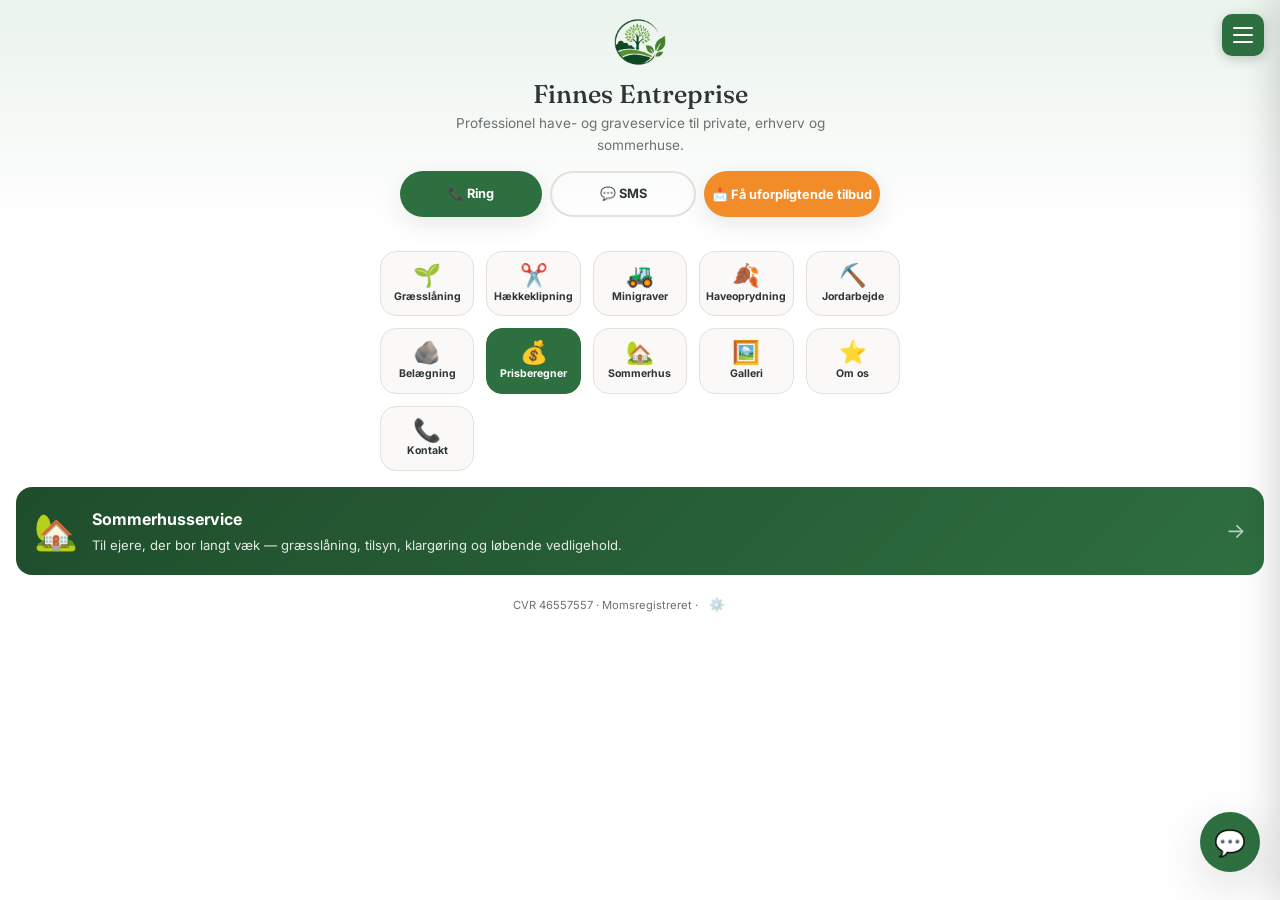
==== commit a718f439: "Add files via upload" ====
--- a/index.html
+++ b/index.html
@@ -61,6 +61,34 @@
 </script>
 </head>
 <body>
+<!-- ═══ HAMBURGER MENU ═══ -->
+<button class="hamburger" id="hamburger-btn" aria-label="Åbn menu" aria-expanded="false">
+  <span></span><span></span><span></span>
+</button>
+
+<div class="nav-overlay" id="nav-overlay" aria-hidden="true">
+  <div class="nav-drawer">
+    <div class="nav-drawer-header">
+      <span class="nav-drawer-logo" data-company-name>Finnes Entreprise</span>
+      <button class="nav-drawer-close" id="nav-close" aria-label="Luk menu">✕</button>
+    </div>
+    <nav class="nav-drawer-links" aria-label="Navigationslinks">
+      <button class="nav-link-btn" data-go-view="home">🏠 Forside</button>
+      <button class="nav-link-btn" data-go-view="ydelser">🌿 Ydelser</button>
+      <button class="nav-link-btn" data-go-view="prisberegner">💰 Prisberegner</button>
+      <button class="nav-link-btn" data-go-view="om-os" data-scroll-after="service-sommerhus">🏡 Sommerhusservice</button>
+      <button class="nav-link-btn" data-go-view="galleri">🖼️ Galleri</button>
+      <button class="nav-link-btn" data-go-view="kontakt">📞 Kontakt</button>
+      <a href="admin.html" class="nav-link-btn nav-admin-link">⚙️ Admin</a>
+    </nav>
+    <div class="nav-drawer-footer">
+      <a href="#" data-tel class="btn btn-primary">📞 Ring nu</a>
+      <a href="#" data-sms class="btn btn-outline">💬 SMS</a>
+    </div>
+  </div>
+  <div class="nav-backdrop" id="nav-backdrop"></div>
+</div>
+
 
 <!-- ============================================================
      FORSIDE — kort app-lignende startmenu (view-home)
@@ -68,13 +96,15 @@
 <div class="app-view home-view" id="view-home">
 
   <div class="home-hero">
-    <img class="home-logo" src="assets/logo/finnes-entreprise-mark.png" alt="Finnes Entreprise logo" width="76" height="76">
+    <button type="button" class="home-logo-btn" data-go-view="home" aria-label="Til forsiden">
+      <img class="home-logo" src="assets/logo/finnes-entreprise-mark.png" alt="Finnes Entreprise logo" width="76" height="76">
+    </button>
     <h1 data-company-name>Finnes Entreprise</h1>
     <p class="home-intro">Professionel have- og graveservice til private, erhverv og sommerhuse.</p>
     <div class="home-actions">
       <a href="#" data-tel class="btn btn-primary" aria-label="Ring til os">📞 Ring</a>
       <a href="#" data-sms class="btn btn-outline" aria-label="Send SMS">💬 SMS</a>
-      <button type="button" class="btn btn-accent" data-go-view="kontakt">📩 Få tilbud</button>
+      <button type="button" class="btn btn-accent" data-go-view="kontakt">📩 Få uforpligtende tilbud</button>
     </div>
   </div>
 
@@ -107,6 +137,10 @@
       <span class="icon-emoji">💰</span>
       <span class="icon-label">Prisberegner</span>
     </button>
+    <button type="button" class="icon-menu-btn" data-go-view="prisberegner" data-open-calc="summer">
+      <span class="icon-emoji">🏡</span>
+      <span class="icon-label">Sommerhus</span>
+    </button>
     <button type="button" class="icon-menu-btn" data-go-view="galleri">
       <span class="icon-emoji">🖼️</span>
       <span class="icon-label">Galleri</span>
@@ -121,7 +155,17 @@
     </button>
   </nav>
 
-  <p class="home-footer-note">CVR <span data-cvr-text>46557557</span> · Momsregistreret</p>
+  <!-- Sommerhus-highlight -->
+  <div class="sommerhus-card" data-go-view="prisberegner" data-open-calc="summer" role="button" tabindex="0">
+    <span class="sommerhus-ico">🏡</span>
+    <div>
+      <strong>Sommerhusservice</strong>
+      <p>Til ejere, der bor langt væk — græsslåning, tilsyn, klargøring og løbende vedligehold.</p>
+    </div>
+    <span class="sommerhus-arrow">→</span>
+  </div>
+
+  <p class="home-footer-note">CVR <span data-cvr-text>46557557</span> · Momsregistreret · <a href="admin.html" class="admin-link">⚙️ Admin</a></p>
 </div>
 
 <!-- ============================================================
@@ -162,7 +206,26 @@
         <p>Alle priser beregnes live ud fra dine valg, inkl. kørsel — ingen forpligtelse, ingen skjulte tillæg.</p>
       </div>
 
-      <div class="calc-tabs" role="tablist">
+      <!-- BEREGNER-OVERSIGT: store valgknapper -->
+      <div class="calc-picker" id="calc-picker">
+        <p class="calc-picker-label">Vælg beregner</p>
+        <div class="calc-picker-grid">
+          <button type="button" class="calc-pick-btn" data-pick="grass">🌿<span>Græsslåning</span></button>
+          <button type="button" class="calc-pick-btn" data-pick="hedge">✂️<span>Hækklipning</span></button>
+          <button type="button" class="calc-pick-btn" data-pick="excavator">🚜<span>Minigraver</span></button>
+          <button type="button" class="calc-pick-btn" data-pick="cleanup">🍂<span>Haveoprydning</span></button>
+          <button type="button" class="calc-pick-btn" data-pick="earth">⛏️<span>Jordarbejde</span></button>
+          <button type="button" class="calc-pick-btn" data-pick="paving">🪨<span>Belægning</span></button>
+          <button type="button" class="calc-pick-btn" data-pick="summer">🏡<span>Sommerhus</span></button>
+          <button type="button" class="calc-pick-btn" data-pick="subscription">📅<span>Fast aftale</span></button>
+        </div>
+      </div>
+
+      <!-- BEREGNER-PANEL (skjult indtil valg) -->
+      <div class="calc-active-wrap" id="calc-active-wrap" style="display:none">
+        <button type="button" class="calc-back-btn" id="calc-back-btn">← Alle beregnere</button>
+
+      <div class="calc-tabs" role="tablist" style="display:none">
         <button type="button" class="calc-tab active" data-panel="grass">🌿 Græsslåning</button>
         <button type="button" class="calc-tab" data-panel="hedge">✂️ Hæk</button>
         <button type="button" class="calc-tab" data-panel="excavator">🚜 Minigraver</button>
@@ -411,18 +474,23 @@
         </div>
       </div>
 
-    </section>
-
-    <!-- EKSTRA FUNKTION: Tag et billede af opgaven -->
+      </div><!-- end calc-active-wrap -->
+
+    </section>
+
+    <!-- BILLEDER: SMS-vejledning (ingen upload — kan ikke sendes via mailto) -->
     <section>
       <div class="photo-cta">
-        <h2>Har du en opgave, vi skal se?</h2>
-        <p>Tag et billede af opgaven, så får du et mere præcist tilbud — upload direkte herfra.</p>
-        <label class="upload-zone" id="task-photo-zone" style="max-width:420px; margin:0 auto; display:block;">
-          <span class="upload-label-text">📷 Klik for at tage/uploade billede</span>
-          <input type="file" id="task-photo-input" accept="image/*" capture="environment" multiple>
-        </label>
-        <div class="upload-preview" id="task-photo-preview" style="justify-content:center; margin-top:16px;"></div>
+        <h2>📷 Hav du billeder af opgaven?</h2>
+        <p>Billeder giver os det bedste grundlag for et præcist tilbud.</p>
+        <div class="photo-sms-box">
+          <span class="photo-sms-ico">📱</span>
+          <div>
+            <strong>Send billeder direkte på SMS</strong>
+            <p>Send billeder til <span class="photo-sms-nr" data-phone-text>40 13 73 70</span> — skriv blot "Billeder til tilbud" i beskeden.</p>
+            <a href="#" data-sms class="btn btn-primary btn-sm photo-sms-btn">💬 Åbn SMS nu</a>
+          </div>
+        </div>
       </div>
     </section>
   </div>
@@ -661,7 +729,7 @@
         </div>
         <div class="footer-bottom">
           <span>© <span data-year>2026</span> <span data-company-name>Finnes Entreprise</span> · CVR <span data-cvr-text>46557557</span></span>
-          <span>Bygget af Nordic Operations · nordicoperations.dk</span>
+          <span>Bygget af Nordic Operations · <a href="admin.html" style="color:rgba(255,255,255,.5); text-decoration:none;">⚙️ Admin</a></span>
         </div>
       </div>
     </footer>
@@ -714,7 +782,7 @@
 
 <!-- SW opdateringsbesked -->
 <style>
-#sw-update-banner { display:none; position:fixed; top:16px; left:16px; right:16px; background:#1F4D2C; color:#fff; padding:14px 18px; border-radius:14px; font-size:.88rem; font-weight:600; box-shadow:0 6px 24px rgba(0,0,0,.3); align-items:center; gap:12px; z-index:1000; }
+#sw-update-banner { display:none; position:fixed; top:70px; left:16px; right:16px; background:#1F4D2C; color:#fff; padding:14px 18px; border-radius:14px; font-size:.88rem; font-weight:600; box-shadow:0 6px 24px rgba(0,0,0,.3); align-items:center; gap:12px; z-index:1000; }
 #sw-update-banner.show { display:flex; }
 #sw-update-banner button { background:rgba(255,255,255,.2); border:none; color:#fff; padding:6px 12px; border-radius:8px; cursor:pointer; font-size:.8rem; font-weight:700; white-space:nowrap; }
 </style>
--- a/css/style.css
+++ b/css/style.css
@@ -749,3 +749,199 @@
   flex-shrink: 0;
   margin-top: 2px;
 }
+
+/* ════════════════════════════════════════════════════
+   V5 TILFØJELSER — hamburger, calc-picker,
+   sommerhus-card, foto-SMS, admin-link
+   ════════════════════════════════════════════════════ */
+
+/* ── Hamburger-knap ── */
+.hamburger {
+  position: fixed;
+  top: 14px; right: 16px;
+  z-index: 510;
+  background: var(--color-primary, #2E6F40);
+  border: none;
+  border-radius: 10px;
+  width: 42px; height: 42px;
+  display: flex; flex-direction: column;
+  align-items: center; justify-content: center;
+  gap: 5px; cursor: pointer;
+  box-shadow: 0 3px 12px rgba(0,0,0,.2);
+  transition: background .15s;
+}
+.hamburger:hover { background: var(--color-primary-dark, #1F4D2C); }
+.hamburger span {
+  display: block; width: 20px; height: 2px;
+  background: #fff; border-radius: 2px;
+  transition: transform .2s, opacity .2s;
+}
+
+/* ── Nav overlay ── */
+.nav-overlay {
+  position: fixed; inset: 0; z-index: 505;
+  pointer-events: none;
+}
+.nav-overlay.open { pointer-events: all; }
+
+.nav-backdrop {
+  position: absolute; inset: 0;
+  background: rgba(0,0,0,.45);
+  opacity: 0; transition: opacity .25s;
+  z-index: 1; /* under drawer */
+}
+.nav-overlay.open .nav-backdrop { opacity: 1; }
+
+.nav-drawer {
+  position: absolute; top: 0; right: 0; bottom: 0;
+  width: min(300px, 80vw);
+  background: #fff;
+  transform: translateX(100%);
+  transition: transform .3s cubic-bezier(.4,0,.2,1);
+  display: flex; flex-direction: column;
+  box-shadow: -8px 0 32px rgba(0,0,0,.15);
+  overflow-y: auto;
+  z-index: 2; /* over backdrop */
+}
+.nav-overlay.open .nav-drawer { transform: translateX(0); }
+
+.nav-drawer-header {
+  display: flex; align-items: center; justify-content: space-between;
+  padding: 18px 18px 14px;
+  background: var(--color-primary, #2E6F40);
+  color: #fff;
+}
+.nav-drawer-logo { font-size: 1rem; font-weight: 700; }
+.nav-drawer-close {
+  background: rgba(255,255,255,.2); border: none; color: #fff;
+  width: 32px; height: 32px; border-radius: 8px;
+  font-size: 1rem; cursor: pointer; display: flex;
+  align-items: center; justify-content: center;
+}
+
+.nav-drawer-links {
+  display: flex; flex-direction: column; padding: 12px 8px; flex: 1;
+}
+.nav-link-btn {
+  display: flex; align-items: center; gap: 10px;
+  padding: 13px 14px;
+  border: none; background: transparent;
+  font-size: .95rem; font-weight: 600; color: var(--color-text-primary, #1A2018);
+  text-align: left; cursor: pointer; border-radius: 10px;
+  text-decoration: none; transition: background .15s;
+}
+.nav-link-btn:hover { background: var(--color-primary-tint, #EAF3EC); }
+.nav-admin-link { color: var(--color-text-muted, #666); font-size: .88rem; margin-top: auto; }
+
+.nav-drawer-footer {
+  padding: 16px;
+  display: flex; gap: 10px;
+  border-top: 1px solid var(--color-border, #e0e8dc);
+}
+.nav-drawer-footer .btn { flex: 1; justify-content: center; }
+
+/* ── Calc-picker ── */
+.calc-picker { padding: 8px 0 16px; }
+.calc-picker-label {
+  font-size: .82rem; font-weight: 700; text-transform: uppercase;
+  letter-spacing: .05em; color: var(--color-text-muted, #666);
+  margin-bottom: 12px;
+}
+.calc-picker-grid {
+  display: grid;
+  grid-template-columns: repeat(4, 1fr);
+  gap: 8px;
+}
+.calc-pick-btn {
+  display: flex; flex-direction: column;
+  align-items: center; justify-content: center;
+  gap: 5px;
+  padding: 14px 6px;
+  background: var(--color-surface, #fff);
+  border: 1.5px solid var(--color-border, #e0e8dc);
+  border-radius: 14px;
+  font-size: .72rem; font-weight: 700;
+  color: var(--color-text-primary, #1A2018);
+  cursor: pointer;
+  transition: border-color .15s, background .15s, transform .1s;
+  -webkit-tap-highlight-color: transparent;
+}
+.calc-pick-btn span:first-child { font-size: 1.6rem; line-height: 1; }
+.calc-pick-btn:active, .calc-pick-btn.selected {
+  border-color: var(--color-primary, #2E6F40);
+  background: var(--color-primary-tint, #EAF3EC);
+  transform: scale(.96);
+}
+.calc-back-btn {
+  display: inline-flex; align-items: center; gap: 6px;
+  background: none; border: none;
+  font-size: .85rem; font-weight: 700;
+  color: var(--color-primary, #2E6F40);
+  cursor: pointer; padding: 6px 0 12px;
+  text-decoration: underline; text-underline-offset: 2px;
+}
+.calc-back-btn:hover { color: var(--color-primary-dark, #1F4D2C); }
+
+/* ── Sommerhus-card på forsiden ── */
+.sommerhus-card {
+  margin: 0 16px 12px;
+  display: flex; align-items: center; gap: 14px;
+  background: linear-gradient(135deg, #1F4D2C, #2E6F40);
+  color: #fff;
+  border-radius: 16px;
+  padding: 16px 18px;
+  cursor: pointer;
+  transition: transform .12s, box-shadow .15s;
+  -webkit-tap-highlight-color: transparent;
+}
+.sommerhus-card:active { transform: scale(.98); }
+.sommerhus-ico { font-size: 2.2rem; flex-shrink: 0; }
+.sommerhus-card strong { display: block; font-size: 1rem; margin-bottom: 3px; }
+.sommerhus-card p { font-size: .82rem; opacity: .88; line-height: 1.4; margin: 0; }
+.sommerhus-arrow { font-size: 1.3rem; opacity: .7; margin-left: auto; flex-shrink: 0; }
+
+/* ── Logo-knap til forsiden ── */
+.home-logo-btn {
+  background: none; border: none; cursor: pointer; padding: 0;
+  display: block; margin: 0 auto 12px;
+}
+.home-logo-btn .home-logo { margin: 0 auto; }
+
+/* ── Foto SMS-box ── */
+.photo-sms-box {
+  display: flex; align-items: flex-start; gap: 14px;
+  background: var(--color-primary-tint, #EAF3EC);
+  border: 1.5px solid var(--color-primary, #2E6F40);
+  border-radius: 14px;
+  padding: 16px 18px;
+  margin: 12px auto; max-width: 480px;
+}
+.photo-sms-ico { font-size: 2rem; flex-shrink: 0; }
+.photo-sms-box strong { display: block; font-size: .95rem; color: var(--color-primary, #2E6F40); margin-bottom: 4px; }
+.photo-sms-box p { font-size: .88rem; color: var(--color-text-muted, #555); margin: 0 0 10px; }
+.photo-sms-nr { font-weight: 700; }
+.photo-sms-btn { display: inline-flex; align-items: center; gap: 6px; }
+
+/* ── Admin-link i footer-note ── */
+.admin-link {
+  color: rgba(255,255,255,.45);
+  text-decoration: none;
+  font-size: .78rem;
+  margin-left: 8px;
+}
+.admin-link:hover { color: rgba(255,255,255,.7); }
+
+/* ── Responsive: picker ved tablet ── */
+@media (min-width: 500px) {
+  .calc-picker-grid { grid-template-columns: repeat(4, 1fr); }
+}
+@media (max-width: 380px) {
+  .calc-picker-grid { grid-template-columns: repeat(3, 1fr); }
+  .calc-pick-btn span:first-child { font-size: 1.4rem; }
+}
+
+/* Skjul hamburger når nav er åben */
+.nav-overlay.open ~ * .hamburger,
+body:has(.nav-overlay.open) .hamburger {
+  display: none;
+}
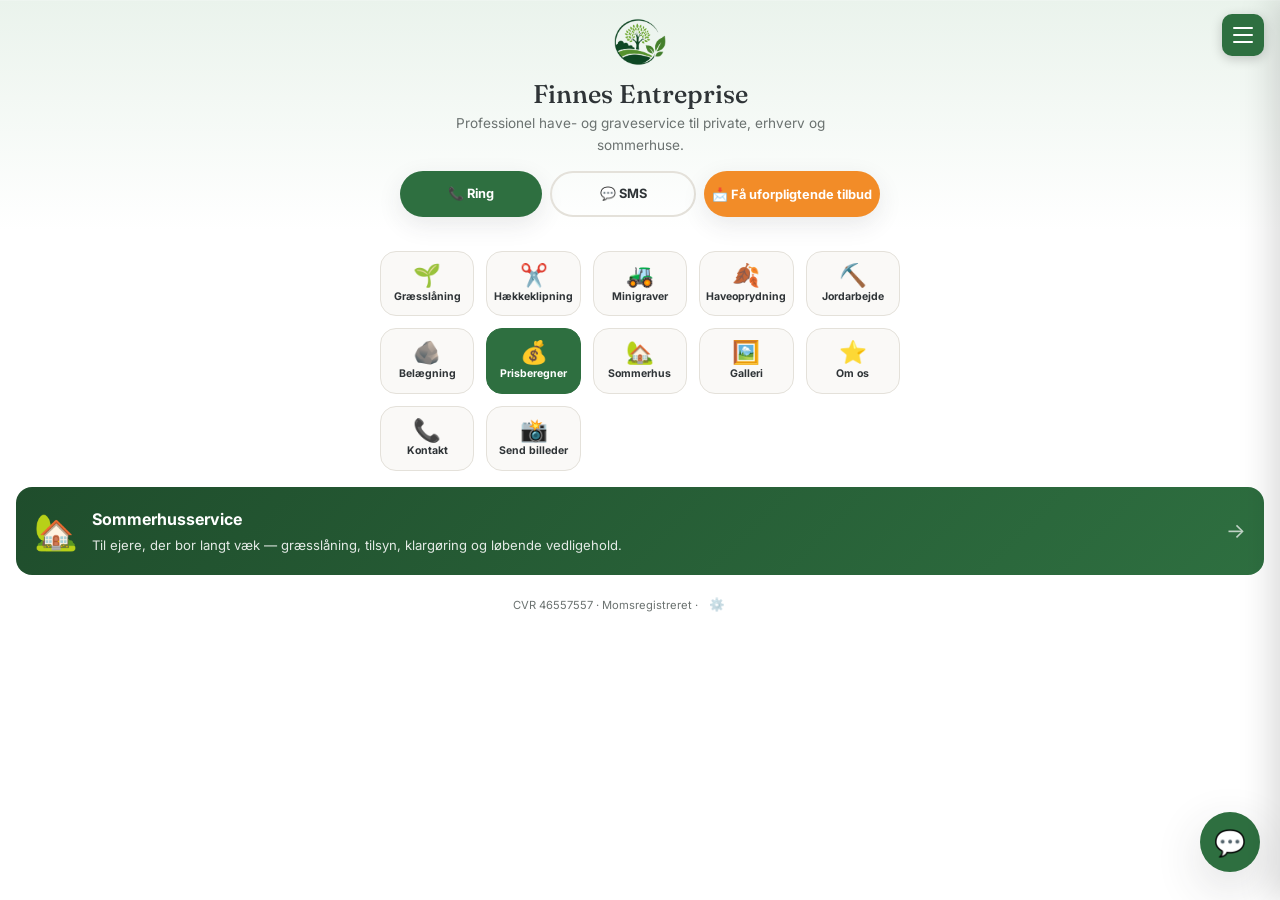
==== commit 5953791b: "Add files via upload" ====
--- a/index.html
+++ b/index.html
@@ -153,6 +153,10 @@
       <span class="icon-emoji">📞</span>
       <span class="icon-label">Kontakt</span>
     </button>
+    <button type="button" class="icon-menu-btn" id="home-foto-btn" data-go-view="prisberegner" data-scroll-to="task-photo-zone">
+      <span class="icon-emoji">📸</span>
+      <span class="icon-label">Send billeder</span>
+    </button>
   </nav>
 
   <!-- Sommerhus-highlight -->
@@ -478,17 +482,27 @@
 
     </section>
 
-    <!-- BILLEDER: SMS-vejledning (ingen upload — kan ikke sendes via mailto) -->
+    <!-- BILLEDER: Tag op til 3 fotos og vedhæft i mail -->
     <section>
       <div class="photo-cta">
-        <h2>📷 Hav du billeder af opgaven?</h2>
-        <p>Billeder giver os det bedste grundlag for et præcist tilbud.</p>
-        <div class="photo-sms-box">
-          <span class="photo-sms-ico">📱</span>
+        <h2>📷 Tag et billede af opgaven</h2>
+        <p>Vælg op til 3 billeder — så sender du dem med din tilbudsforespørgsel.</p>
+        <button type="button" class="upload-zone" id="task-photo-zone" aria-label="Vælg billeder af opgaven">
+          <span class="upload-ico">📸</span>
+          <strong class="upload-label-text">Tag billeder til tilbud</strong>
+          <span class="upload-sub">Tryk for at vælge eller fotografere — maks. 3 billeder</span>
+          <input type="file" id="task-photo-input" accept="image/*" multiple style="display:none">
+        </button>
+        <div class="upload-preview" id="task-photo-preview"></div>
+        <div class="upload-mail-hint" id="upload-mail-hint" style="display:none">
+          <span class="upload-mail-icon">📸</span>
           <div>
-            <strong>Send billeder direkte på SMS</strong>
-            <p>Send billeder til <span class="photo-sms-nr" data-phone-text>40 13 73 70</span> — skriv blot "Billeder til tilbud" i beskeden.</p>
-            <a href="#" data-sms class="btn btn-primary btn-sm photo-sms-btn">💬 Åbn SMS nu</a>
+            <strong>Tak — <span id="upload-count">0</span> billede(r) valgt</strong>
+            <p>Send nu forespørgslen — billederne skal sendes separat via SMS eller mail, så vi kan give et mere præcist tilbud.</p>
+            <div class="upload-sms-actions">
+              <a href="#" data-sms class="btn btn-primary btn-sm">💬 Send via SMS</a>
+              <a href="#" data-mail class="btn btn-outline btn-sm">✉️ Send via mail</a>
+            </div>
           </div>
         </div>
       </div>
@@ -685,11 +699,17 @@
             <label for="cf-timing">Ønsket tidspunkt</label>
             <input type="text" id="cf-timing" name="timing" placeholder="Fx snarest muligt / uge 28 / efter sommerferien">
           </div>
-          <div class="form-group">
-            <label class="checkbox-label">
-              <input type="checkbox" id="cf-has-photos" name="hasPhotos">
-              <span>Jeg har billeder, jeg sender via SMS eller mail</span>
+          <div class="form-group" id="form-photo-group">
+            <label>Billeder af opgaven (maks. 3)</label>
+            <label class="upload-zone upload-zone-sm" id="upload-zone-form">
+              <span class="upload-ico-sm">📷</span>
+              <span class="upload-label-text" id="upload-zone-label">Tryk for at vælge billeder</span>
+              <input type="file" id="upload-input" accept="image/*" multiple>
             </label>
+            <div class="upload-preview upload-preview-sm" id="upload-preview"></div>
+            <p class="upload-note" id="upload-note" style="display:none">
+              📎 Husk at vedhæfte <span id="upload-count-form">0</span> billede(r) i din mail-app, når den åbner.
+            </p>
           </div>
           <div class="contact-sms-hint" id="sms-primary-hint">
             <strong>📱 Hurtigst svar: Ring eller send SMS</strong>
--- a/css/style.css
+++ b/css/style.css
@@ -945,3 +945,126 @@
 body:has(.nav-overlay.open) .hamburger {
   display: none;
 }
+
+
+/* ── Foto-upload v5 ── */
+.upload-zone {
+  display: block;
+  width: 100%;
+  max-width: 420px;
+  margin: 0 auto;
+  padding: 22px 16px 18px;
+  background: var(--color-primary-tint, #EAF3EC);
+  border: 2px dashed var(--color-primary, #2E6F40);
+  border-radius: 16px;
+  cursor: pointer;
+  text-align: center;
+  transition: background .15s, border-color .15s, transform .1s;
+  -webkit-tap-highlight-color: transparent;
+  border: none; /* override: bruger button-element */
+  background: var(--color-primary-tint, #EAF3EC);
+  border: 2px dashed var(--color-primary, #2E6F40);
+}
+.upload-zone:hover, .upload-zone:active {
+  background: #d8eedd;
+  border-color: #1F4D2C;
+  transform: scale(.98);
+}
+.upload-zone input[type="file"] { display: none; }
+.upload-ico  { font-size: 2.4rem; display: block; margin-bottom: 6px; }
+.upload-label-text {
+  display: block;
+  font-size: 1rem;
+  font-weight: 700;
+  color: var(--color-primary, #2E6F40);
+  margin-bottom: 4px;
+}
+.upload-sub {
+  display: block;
+  font-size: .82rem;
+  color: var(--color-text-muted, #666);
+}
+
+/* Klein variant i formularen */
+.upload-zone-sm { padding: 14px 12px; max-width: 100%; }
+.upload-ico-sm  { font-size: 1.4rem; display: inline; margin-right: 6px; }
+
+/* Preview grid */
+.upload-preview {
+  display: flex;
+  flex-wrap: wrap;
+  gap: 8px;
+  justify-content: center;
+  margin-top: 12px;
+}
+.upload-preview-sm { justify-content: flex-start; }
+
+/* Thumbnail med slet-knap */
+.preview-thumb {
+  position: relative;
+  width: 88px;
+  height: 88px;
+  border-radius: 12px;
+  overflow: hidden;
+  border: 2.5px solid var(--color-primary, #2E6F40);
+  flex-shrink: 0;
+}
+.preview-thumb img {
+  width: 100%;
+  height: 100%;
+  object-fit: cover;
+  display: block;
+}
+.preview-del {
+  position: absolute;
+  top: 4px;
+  right: 4px;
+  width: 22px;
+  height: 22px;
+  border-radius: 50%;
+  background: rgba(0,0,0,.65);
+  color: #fff;
+  border: none;
+  font-size: .75rem;
+  line-height: 1;
+  cursor: pointer;
+  display: flex;
+  align-items: center;
+  justify-content: center;
+  padding: 0;
+  -webkit-tap-highlight-color: transparent;
+}
+.preview-del:active { background: #c0392b; }
+
+/* Hint-boks efter billedvalg */
+.upload-mail-hint {
+  display: none;
+  align-items: flex-start;
+  gap: 12px;
+  background: #fff8e6;
+  border: 1.5px solid #F28C28;
+  border-radius: 14px;
+  padding: 16px 16px;
+  margin: 14px auto 0;
+  max-width: 420px;
+  font-size: .9rem;
+  line-height: 1.55;
+}
+.upload-mail-icon { font-size: 1.6rem; flex-shrink: 0; line-height: 1; }
+.upload-mail-hint strong { display: block; color: #c47010; margin-bottom: 4px; font-size: .95rem; }
+.upload-mail-hint p { margin: 0 0 10px; color: #5a4000; }
+.upload-sms-actions { display: flex; gap: 8px; flex-wrap: wrap; }
+.upload-sms-actions .btn { font-size: .82rem; padding: 8px 14px; }
+
+/* Upload-note in formular */
+.upload-note {
+  background: #fff8e6;
+  border-left: 4px solid #F28C28;
+  border-radius: 0 8px 8px 0;
+  padding: 10px 14px;
+  margin-top: 8px;
+  font-size: .84rem;
+  color: #6b4800;
+  font-weight: 600;
+  line-height: 1.5;
+}
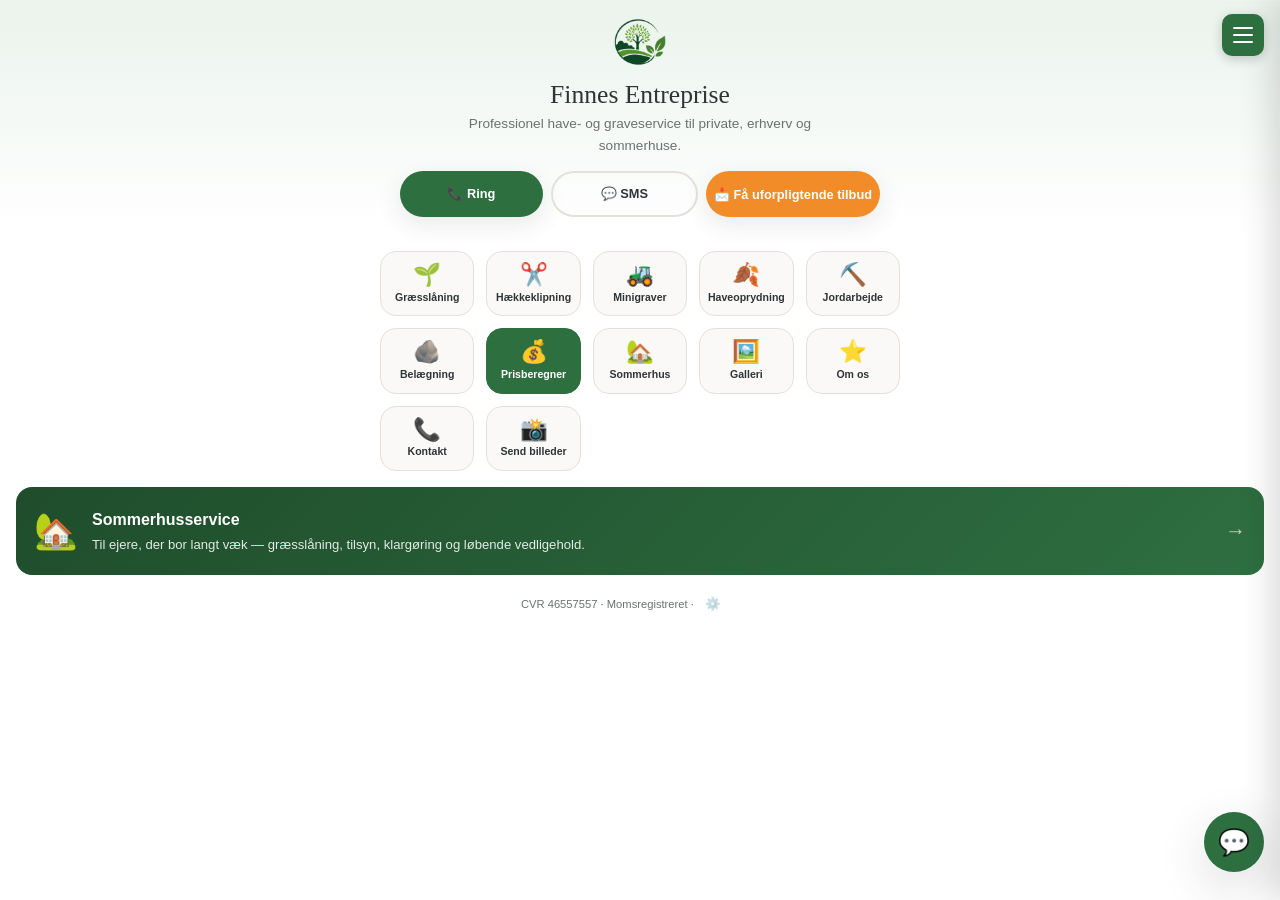
==== commit 01108c62: "Add files via upload" ====
--- a/index.html
+++ b/index.html
@@ -214,11 +214,11 @@
       <div class="calc-picker" id="calc-picker">
         <p class="calc-picker-label">Vælg beregner</p>
         <div class="calc-picker-grid">
-          <button type="button" class="calc-pick-btn" data-pick="grass">🌿<span>Græsslåning</span></button>
-          <button type="button" class="calc-pick-btn" data-pick="hedge">✂️<span>Hækklipning</span></button>
+          <button type="button" class="calc-pick-btn" data-pick="grass">🌿<span>Græs</span></button>
+          <button type="button" class="calc-pick-btn" data-pick="hedge">✂️<span>Hæk</span></button>
           <button type="button" class="calc-pick-btn" data-pick="excavator">🚜<span>Minigraver</span></button>
-          <button type="button" class="calc-pick-btn" data-pick="cleanup">🍂<span>Haveoprydning</span></button>
-          <button type="button" class="calc-pick-btn" data-pick="earth">⛏️<span>Jordarbejde</span></button>
+          <button type="button" class="calc-pick-btn" data-pick="cleanup">🍂<span>Oprydning</span></button>
+          <button type="button" class="calc-pick-btn" data-pick="earth">⛏️<span>Jord</span></button>
           <button type="button" class="calc-pick-btn" data-pick="paving">🪨<span>Belægning</span></button>
           <button type="button" class="calc-pick-btn" data-pick="summer">🏡<span>Sommerhus</span></button>
           <button type="button" class="calc-pick-btn" data-pick="subscription">📅<span>Fast aftale</span></button>
@@ -485,12 +485,12 @@
     <!-- BILLEDER: Tag op til 3 fotos og vedhæft i mail -->
     <section>
       <div class="photo-cta">
-        <h2>📷 Tag et billede af opgaven</h2>
-        <p>Vælg op til 3 billeder — så sender du dem med din tilbudsforespørgsel.</p>
+        <h2>Send billeder af opgaven</h2>
+        <p>Tag op til 3 billeder, så vi lettere kan give et præcist tilbud.</p>
         <button type="button" class="upload-zone" id="task-photo-zone" aria-label="Vælg billeder af opgaven">
           <span class="upload-ico">📸</span>
-          <strong class="upload-label-text">Tag billeder til tilbud</strong>
-          <span class="upload-sub">Tryk for at vælge eller fotografere — maks. 3 billeder</span>
+          <strong class="upload-label-text">Vælg eller tag billeder</strong>
+          <span class="upload-sub">Billederne bruges kun til at vurdere opgaven.</span>
           <input type="file" id="task-photo-input" accept="image/*" multiple style="display:none">
         </button>
         <div class="upload-preview" id="task-photo-preview"></div>
@@ -749,7 +749,7 @@
         </div>
         <div class="footer-bottom">
           <span>© <span data-year>2026</span> <span data-company-name>Finnes Entreprise</span> · CVR <span data-cvr-text>46557557</span></span>
-          <span>Bygget af Nordic Operations · <a href="admin.html" style="color:rgba(255,255,255,.5); text-decoration:none;">⚙️ Admin</a></span>
+          <span>Digital løsning leveret af <strong>Nordic Operations</strong> · <a href="admin.html" style="color:rgba(255,255,255,.45); text-decoration:none; font-weight:normal;">⚙️ Admin</a></span>
         </div>
       </div>
     </footer>
@@ -760,9 +760,9 @@
      FAST MOBIL-KONTAKTBAR (vises på alle views)
      ============================================================ -->
 <div class="mobile-contact-bar">
-  <a href="#" data-tel><span class="icon">📞</span>Ring</a>
-  <a href="#" data-sms><span class="icon">💬</span>SMS</a>
-  <button type="button" data-go-view="kontakt"><span class="icon">📩</span>Tilbud</button>
+  <a href="#" data-tel class="mcb-btn mcb-green"><span class="mcb-ico">📞</span>Ring</a>
+  <a href="#" data-sms class="mcb-btn mcb-green"><span class="mcb-ico">💬</span>SMS</a>
+  <button type="button" data-go-view="kontakt" class="mcb-btn mcb-orange"><span class="mcb-ico">📋</span>Tilbud</button>
 </div>
 
 <!-- ============================================================
--- a/css/style.css
+++ b/css/style.css
@@ -1,3 +1,21 @@
+/* ═══════════════════════════════════════════════════
+   GLOBAL OVERFLOW FIX — ingen horisontal scroll
+   ═══════════════════════════════════════════════════ */
+*, *::before, *::after {
+  box-sizing: border-box;
+}
+
+html {
+  overflow-x: hidden;
+  max-width: 100%;
+}
+
+body {
+  overflow-x: hidden;
+  max-width: 100%;
+  width: 100%;
+}
+
 /* ==========================================================
    STYLE.CSS — Handyman Engine
    Kerne-stylesheet. Farver hentes fra CSS custom properties,
@@ -195,29 +213,41 @@
   position: fixed;
   bottom: 0; left: 0; right: 0;
   z-index: 200;
-  display: none;
-  height: var(--mobile-bar-height);
-  background: var(--color-secondary);
-  border-top: 1px solid rgba(255,255,255,0.08);
-}
-
-.mobile-contact-bar a {
+  display: none;            /* Skjult på desktop */
+  grid-template-columns: 1fr 1fr 1fr;
+  height: 58px;
+  background: var(--color-secondary, #1A3D2A);
+  border-top: 1px solid rgba(255,255,255,.12);
+}
+
+/* Fælles stil for alle tre knapper */
+.mobile-contact-bar .mcb-btn {
   flex: 1;
   display: flex;
   flex-direction: column;
   align-items: center;
   justify-content: center;
   gap: 2px;
-  color: var(--color-text-on-dark);
-  font-size: 0.72rem;
+  color: #fff;
+  font-size: .72rem;
   font-weight: 700;
-}
-
-.mobile-contact-bar a span.icon { font-size: 1.2rem; }
-.mobile-contact-bar a:nth-child(2) { background: var(--color-accent); color: #fff; }
+  text-decoration: none;
+  border: none;
+  cursor: pointer;
+  -webkit-tap-highlight-color: transparent;
+  background: transparent;
+  padding: 4px 2px;
+  min-width: 0;
+  overflow: hidden;
+}
+.mobile-contact-bar .mcb-btn:active { opacity: .7; }
+.mobile-contact-bar .mcb-ico { font-size: 1.2rem; line-height: 1; }
+.mobile-contact-bar .mcb-green  { background: transparent; }
+.mobile-contact-bar .mcb-orange { background: var(--color-accent, #F28C28); }
+.mobile-contact-bar .mcb-btn + .mcb-btn { border-left: 1px solid rgba(255,255,255,.15); }
 
 @media (max-width: 768px) {
-  .mobile-contact-bar { display: flex; }
+  .mobile-contact-bar { display: grid; }
 }
 
 /* ---------- Services grid ---------- */
@@ -571,7 +601,7 @@
 /* ---------- Chatbot ---------- */
 .chatbot-toggle {
   position: fixed;
-  bottom: 84px; right: 20px;
+  bottom: 74px; right: 16px;
   width: 60px; height: 60px;
   border-radius: 50%;
   background: var(--color-primary);
@@ -781,6 +811,8 @@
 .nav-overlay {
   position: fixed; inset: 0; z-index: 505;
   pointer-events: none;
+  overflow: hidden; /* Forhindrer .nav-drawer i at skabe horisontal scroll */
+  clip: rect(0, auto, auto, 0); /* Gammel Safari fallback */
 }
 .nav-overlay.open { pointer-events: all; }
 
@@ -849,22 +881,27 @@
 }
 .calc-picker-grid {
   display: grid;
-  grid-template-columns: repeat(4, 1fr);
-  gap: 8px;
+  grid-template-columns: repeat(4, minmax(0, 1fr)); /* minmax(0,1fr) forhindrer overflow */
+  gap: 6px;
+  width: 100%;
+  max-width: 100%;
 }
 .calc-pick-btn {
   display: flex; flex-direction: column;
   align-items: center; justify-content: center;
-  gap: 5px;
-  padding: 14px 6px;
+  gap: 4px;
+  padding: 12px 4px;
+  min-width: 0; /* Tillader grid-kolonner at krympe */
+  width: 100%;  /* Fylder sin grid-celle */
   background: var(--color-surface, #fff);
   border: 1.5px solid var(--color-border, #e0e8dc);
-  border-radius: 14px;
-  font-size: .72rem; font-weight: 700;
+  border-radius: 12px;
+  font-size: .68rem; font-weight: 700;
   color: var(--color-text-primary, #1A2018);
   cursor: pointer;
   transition: border-color .15s, background .15s, transform .1s;
   -webkit-tap-highlight-color: transparent;
+  overflow: hidden; /* Tekst må ikke brue ud over knappen */
 }
 .calc-pick-btn span:first-child { font-size: 1.6rem; line-height: 1; }
 .calc-pick-btn:active, .calc-pick-btn.selected {
@@ -936,8 +973,12 @@
   .calc-picker-grid { grid-template-columns: repeat(4, 1fr); }
 }
 @media (max-width: 380px) {
-  .calc-picker-grid { grid-template-columns: repeat(3, 1fr); }
-  .calc-pick-btn span:first-child { font-size: 1.4rem; }
+  .calc-picker-grid {
+    grid-template-columns: repeat(3, minmax(0, 1fr));
+    gap: 5px;
+  }
+  .calc-pick-btn { padding: 10px 2px; font-size: .62rem; border-radius: 10px; }
+  .calc-pick-btn span:first-child { font-size: 1.3rem; }
 }
 
 /* Skjul hamburger når nav er åben */
--- a/css/app-views.css
+++ b/css/app-views.css
@@ -8,6 +8,7 @@
 /* ---------- View show/hide ---------- */
 .app-view {
   display: none;
+  overflow-x: hidden;
 }
 
 .app-view.active {
@@ -193,6 +194,7 @@
   padding: 24px 20px 48px;
   max-width: var(--container-width);
   margin: 0 auto;
+  overflow-x: hidden;
 }
 
 @media (min-width: 768px) {
--- a/css/responsive.css
+++ b/css/responsive.css
@@ -62,3 +62,76 @@
 @media (min-width: 1400px) {
   .container { max-width: 1320px; }
 }
+
+/* ═══════════════════════════════════════════════════════════
+   MOBILFIX v5 — 390px og under
+   ═══════════════════════════════════════════════════════════ */
+
+/* ── 1. Prisberegner header: clamp font-size ── */
+.calculators-section .section-head h2 {
+  font-size: clamp(1.1rem, 5vw, 1.6rem);
+  line-height: 1.25;
+  word-break: break-word;
+  overflow-wrap: break-word;
+  max-width: 100%;
+}
+.calculators-section .section-head p {
+  font-size: clamp(.82rem, 3.5vw, 1rem);
+  max-width: 100%;
+}
+
+/* ── 2. Calc-picker-grid: 2 kolonner på mobil ── */
+@media (max-width: 600px) {
+  .calc-picker-grid {
+    grid-template-columns: repeat(2, minmax(0, 1fr)) !important;
+    gap: 8px;
+  }
+  .calc-pick-btn {
+    padding: 14px 8px;
+    font-size: .8rem;
+    border-radius: 12px;
+    word-break: break-word;
+    overflow-wrap: break-word;
+    white-space: normal;
+    text-align: center;
+  }
+  .calc-pick-btn span:first-child {
+    font-size: 1.7rem;
+  }
+}
+
+/* ── 3. Foto-sektion: ryddelig tekst ── */
+.photo-cta h2 {
+  font-size: clamp(1rem, 4.5vw, 1.4rem);
+  font-weight: 700;
+  margin-bottom: 6px;
+}
+.photo-cta p {
+  font-size: clamp(.84rem, 3.8vw, 1rem);
+  color: var(--color-text-muted, #555);
+  margin-bottom: 12px;
+  line-height: 1.5;
+}
+
+/* ── 4+5: Se style.css (mobile-contact-bar + chatbot-toggle) ── */
+
+/* ── 6. Nordic Operations footer credit ── */
+.footer-bottom strong {
+  color: #fff;
+  font-weight: 700;
+}
+.footer-bottom span:last-child {
+  font-size: .8rem;
+  opacity: .75;
+}
+
+/* ── Global sikring: ingen elementer bredere end viewport ── */
+.section-head h2,
+.section-head p,
+.calc-picker-label,
+.photo-cta h2,
+.photo-cta p {
+  max-width: 100%;
+  overflow-wrap: break-word;
+  word-break: break-word;
+}
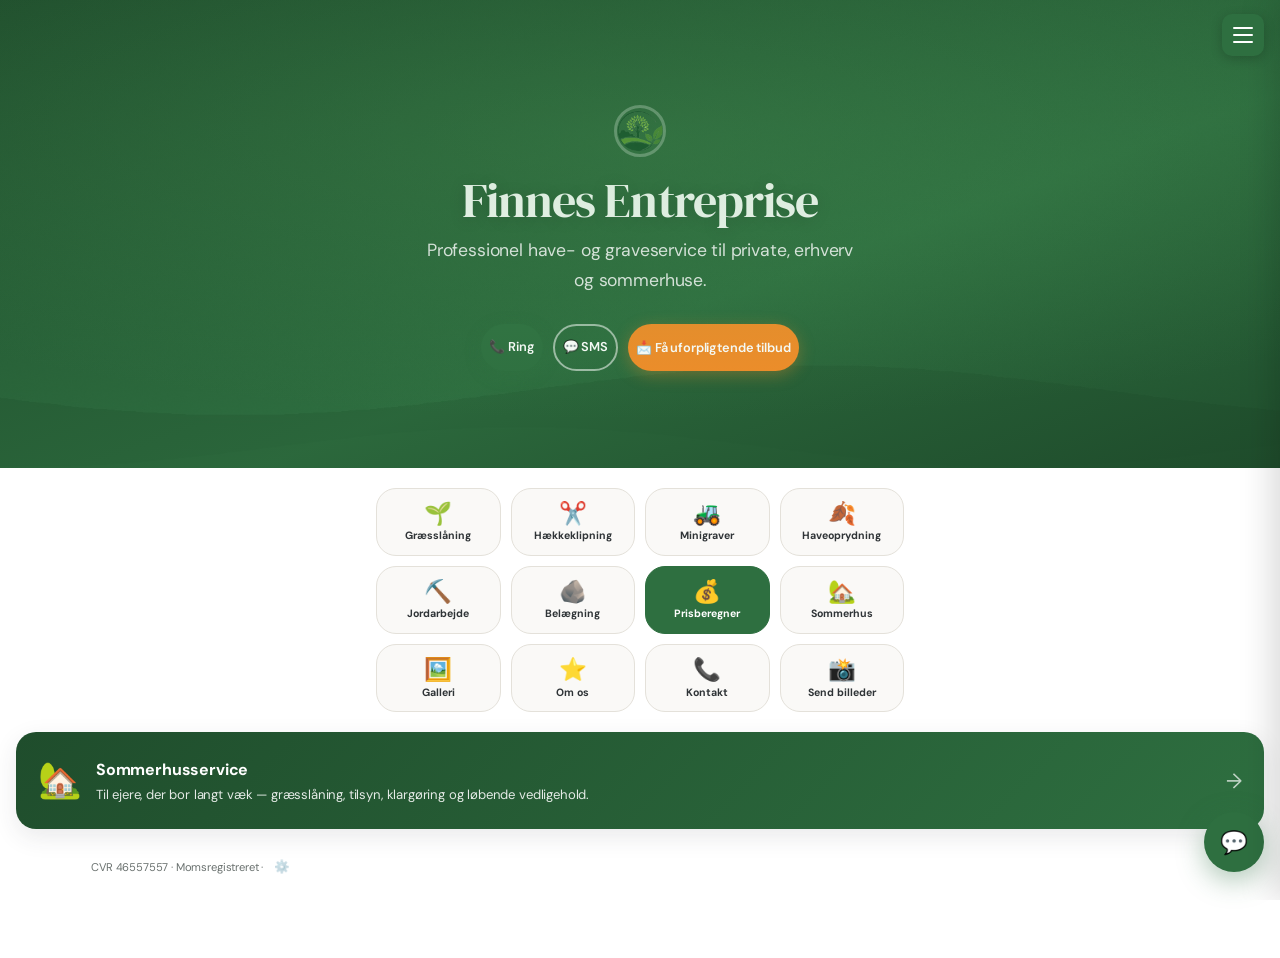
==== commit dd16fe3e: "Add files via upload" ====
--- a/index.html
+++ b/index.html
@@ -35,12 +35,22 @@
 <!-- SEO -->
 <link rel="canonical" href="https://www.finnesentreprise.dk/">
 
+<!-- Security headers (meta fallback) -->
+<meta http-equiv="X-Content-Type-Options" content="nosniff">
+<meta http-equiv="Referrer-Policy" content="strict-origin-when-cross-origin">
+<meta http-equiv="Permissions-Policy" content="camera=(), microphone=(), geolocation=()">
+
+<!-- Preconnect fonts -->
+<link rel="preconnect" href="https://fonts.googleapis.com">
+<link rel="preconnect" href="https://fonts.gstatic.com" crossorigin>
+
 <!-- Styles -->
 <link rel="stylesheet" href="css/style.css">
 <link rel="stylesheet" href="css/calculator.css">
 <link rel="stylesheet" href="css/app-views.css">
 <link rel="stylesheet" href="css/admin.css">
 <link rel="stylesheet" href="css/responsive.css">
+<link rel="stylesheet" href="css/design-v2.css">
 
 <!-- Schema.org: LocalBusiness -->
 <script type="application/ld+json">
@@ -97,7 +107,7 @@
 
   <div class="home-hero">
     <button type="button" class="home-logo-btn" data-go-view="home" aria-label="Til forsiden">
-      <img class="home-logo" src="assets/logo/finnes-entreprise-mark.png" alt="Finnes Entreprise logo" width="76" height="76">
+      <img class="home-logo" src="assets/logo/finnes-entreprise-mark.png" alt="Finnes Entreprise logo" width="76" height="76" loading="eager">
     </button>
     <h1 data-company-name>Finnes Entreprise</h1>
     <p class="home-intro">Professionel have- og graveservice til private, erhverv og sommerhuse.</p>
@@ -534,7 +544,7 @@
 
 <div class="lightbox" id="lightbox">
   <button type="button" class="lightbox-close" id="lightbox-close" aria-label="Luk">✕</button>
-  <img src="" alt="" id="lightbox-img">
+  <img loading='lazy' src="" alt="" id="lightbox-img">
 </div>
 
 <!-- ============================================================
@@ -747,9 +757,16 @@
             </ul>
           </div>
         </div>
+        <!-- GDPR & Links -->
+        <div class="footer-gdpr container">
+          <a href="#" onclick="event.preventDefault()">Privatlivspolitik</a>
+          <a href="#" onclick="event.preventDefault()">Cookiepolitik</a>
+          <a href="#" onclick="event.preventDefault()">GDPR</a>
+          <a href="#" data-go-view="kontakt">Kontakt</a>
+        </div>
         <div class="footer-bottom">
-          <span>© <span data-year>2026</span> <span data-company-name>Finnes Entreprise</span> · CVR <span data-cvr-text>46557557</span></span>
-          <span>Digital løsning leveret af <strong>Nordic Operations</strong> · <a href="admin.html" style="color:rgba(255,255,255,.45); text-decoration:none; font-weight:normal;">⚙️ Admin</a></span>
+          <span>© <span data-year>2026</span> <span data-company-name>Finnes Entreprise</span> · CVR <span data-cvr-text>46557557</span> · v5.1 · 20260626</span>
+          <span>Digital løsning leveret af <strong>Nordic Operations</strong> · <a href="admin.html" style="color:rgba(255,255,255,.35); text-decoration:none; font-weight:normal;">⚙️ Admin</a></span>
         </div>
       </div>
     </footer>
@@ -811,5 +828,31 @@
   <button onclick="document.getElementById('sw-update-banner').classList.remove('show')">✕ Luk</button>
 </div>
 
+
+<!-- Fade-in animation via IntersectionObserver -->
+<script>
+(function() {
+  var obs = new IntersectionObserver(function(entries) {
+    entries.forEach(function(e) {
+      if (e.isIntersecting) {
+        e.target.classList.add('visible');
+        obs.unobserve(e.target);
+      }
+    });
+  }, { threshold: 0.12 });
+  function initFade() {
+    document.querySelectorAll('.service-card, .review-card, .gallery-item, .contact-card, .sommerhus-card').forEach(function(el) {
+      el.classList.add('fade-in');
+      obs.observe(el);
+    });
+  }
+  if (document.readyState === 'loading') {
+    document.addEventListener('DOMContentLoaded', initFade);
+  } else {
+    initFade();
+  }
+})();
+</script>
+
 </body>
 </html>
--- a/css/design-v2.css
+++ b/css/design-v2.css
@@ -0,0 +1,623 @@
+/* ════════════════════════════════════════════════════════════════
+   DESIGN-V2.CSS — Finnes Entreprise v5.1 (20260626)
+   Designløft: ro, luft, cards, knapper, typografi, animationer.
+   Ændrer ALDRIG funktionalitet — kun visuel lag ovenpå style.css.
+   ════════════════════════════════════════════════════════════════ */
+
+/* ── Importér Google Fonts (mere udtrykfuldt) ── */
+@import url('https://fonts.googleapis.com/css2?family=DM+Serif+Display:ital@0;1&family=DM+Sans:wght@400;500;600;700&display=swap');
+
+/* ══════════════════════════════════════════════
+   1. TYPOGRAFI — ro og luft
+   ══════════════════════════════════════════════ */
+:root {
+  --font-display: 'DM Serif Display', 'Fraunces', Georgia, serif;
+  --font-body:    'DM Sans', 'Inter', -apple-system, sans-serif;
+  --radius-card:  20px;
+  --radius-btn:   50px;
+  --ease-out:     cubic-bezier(.16, 1, .3, 1);
+  --transition:   .22s var(--ease-out);
+}
+
+body { font-family: var(--font-body); letter-spacing: -.01em; }
+
+h1 { font-size: clamp(2rem, 6vw, 3.6rem); font-weight: 400; letter-spacing: -.02em; }
+h2 { font-size: clamp(1.4rem, 4vw, 2.4rem); font-weight: 400; letter-spacing: -.015em; }
+h3 { font-size: clamp(1.1rem, 3vw, 1.5rem); }
+p  { max-width: 60ch; line-height: 1.7; }
+
+/* ══════════════════════════════════════════════
+   2. HERO — rolig forside
+   ══════════════════════════════════════════════ */
+.home-hero {
+  position: relative;
+  min-height: 52vh;
+  display: flex;
+  flex-direction: column;
+  align-items: center;
+  justify-content: center;
+  padding: 48px 24px 40px;
+  text-align: center;
+  background:
+    linear-gradient(160deg,
+      rgba(31,77,44,.92) 0%,
+      rgba(46,111,64,.85) 60%,
+      rgba(31,77,44,.94) 100%),
+    url('../assets/images/hero-placeholder.jpg') center/cover no-repeat;
+  color: #fff;
+  overflow: hidden;
+}
+
+/* Subtil grøn radial lysning bagerst */
+.home-hero::before {
+  content: '';
+  position: absolute;
+  inset: 0;
+  background: radial-gradient(ellipse 80% 60% at 50% 30%, rgba(80,160,90,.25), transparent);
+  pointer-events: none;
+}
+
+.home-logo { border-radius: 50%; border: 3px solid rgba(255,255,255,.3); }
+.home-logo-btn { display: block; margin: 0 auto 16px; }
+
+.home-hero h1 {
+  color: #fff;
+  font-size: clamp(1.8rem, 5.5vw, 3rem);
+  margin-bottom: 8px;
+  text-shadow: 0 2px 16px rgba(0,0,0,.18);
+}
+
+.home-intro {
+  font-size: clamp(.9rem, 2.8vw, 1.1rem);
+  opacity: .88;
+  margin: 0 auto 28px;
+  max-width: 36ch;
+  color: rgba(255,255,255,.9);
+}
+
+/* Ét primær CTA + to sekundære */
+.home-actions {
+  display: flex;
+  flex-wrap: wrap;
+  gap: 10px;
+  justify-content: center;
+}
+
+/* ══════════════════════════════════════════════
+   3. KNAPPER — ens radius, hover, aktiv
+   ══════════════════════════════════════════════ */
+.btn {
+  display: inline-flex;
+  align-items: center;
+  gap: 7px;
+  padding: 13px 24px;
+  border-radius: var(--radius-btn);
+  font-size: .92rem;
+  font-weight: 600;
+  font-family: var(--font-body);
+  letter-spacing: -.01em;
+  cursor: pointer;
+  border: none;
+  transition:
+    background var(--transition),
+    transform var(--transition),
+    box-shadow var(--transition),
+    opacity var(--transition);
+  -webkit-tap-highlight-color: transparent;
+  white-space: nowrap;
+}
+
+.btn:hover  { transform: translateY(-1px); box-shadow: 0 6px 20px rgba(0,0,0,.15); }
+.btn:active { transform: scale(.97); box-shadow: none; }
+
+.btn-primary {
+  background: var(--color-primary, #2E6F40);
+  color: #fff;
+  box-shadow: 0 4px 16px rgba(46,111,64,.35);
+}
+.btn-primary:hover { background: var(--color-primary-dark, #234F30); }
+
+.btn-accent {
+  background: var(--color-accent, #F28C28);
+  color: #fff;
+  box-shadow: 0 4px 16px rgba(242,140,40,.35);
+}
+.btn-accent:hover { background: var(--color-accent-dark, #C96F12); }
+
+.btn-outline {
+  background: transparent;
+  color: #fff;
+  border: 2px solid rgba(255,255,255,.55);
+}
+.btn-outline:hover { background: rgba(255,255,255,.12); border-color: rgba(255,255,255,.8); }
+
+.btn-block  { width: 100%; justify-content: center; }
+.btn-lg     { padding: 16px 32px; font-size: 1rem; }
+
+/* ══════════════════════════════════════════════
+   4. ICON-MENU — forside-gitter
+   ══════════════════════════════════════════════ */
+.icon-menu {
+  display: grid;
+  grid-template-columns: repeat(4, 1fr);
+  gap: 10px;
+  padding: 20px 16px;
+  background: var(--color-background, #fff);
+}
+
+@media (max-width: 480px) {
+  .icon-menu { grid-template-columns: repeat(4, 1fr); gap: 8px; padding: 16px 12px; }
+}
+@media (max-width: 360px) {
+  .icon-menu { grid-template-columns: repeat(3, 1fr); }
+}
+
+.icon-menu-btn {
+  display: flex;
+  flex-direction: column;
+  align-items: center;
+  gap: 5px;
+  padding: 14px 6px 12px;
+  background: var(--color-surface, #FAF9F7);
+  border: 1.5px solid var(--color-border, #E4E1DA);
+  border-radius: var(--radius-card);
+  font-size: .68rem;
+  font-weight: 600;
+  color: var(--color-text-primary, #2F3437);
+  transition: background var(--transition), border-color var(--transition), transform var(--transition);
+  -webkit-tap-highlight-color: transparent;
+  cursor: pointer;
+  min-width: 0;
+  overflow: hidden;
+  text-align: center;
+}
+
+.icon-emoji { font-size: 1.55rem; line-height: 1; }
+.icon-label { font-size: .65rem; font-weight: 600; line-height: 1.2; word-break: break-word; }
+
+.icon-menu-btn:hover  { background: var(--color-primary-tint, #EAF3EC); border-color: var(--color-primary, #2E6F40); }
+.icon-menu-btn:active { transform: scale(.94); }
+.icon-menu-btn.is-primary {
+  background: var(--color-primary, #2E6F40);
+  color: #fff;
+  border-color: var(--color-primary, #2E6F40);
+}
+
+/* ══════════════════════════════════════════════
+   5. SOMMERHUS-CARD — fremhævet card
+   ══════════════════════════════════════════════ */
+.sommerhus-card {
+  margin: 0 16px 20px;
+  border-radius: var(--radius-card);
+  padding: 20px 22px;
+  cursor: pointer;
+  transition: transform var(--transition), box-shadow var(--transition);
+  box-shadow: var(--shadow-md);
+}
+.sommerhus-card:hover  { transform: translateY(-2px); box-shadow: var(--shadow-lg); }
+.sommerhus-card:active { transform: scale(.98); }
+
+/* ══════════════════════════════════════════════
+   6. SECTION-HEADS — luft og hierarki
+   ══════════════════════════════════════════════ */
+.section-head {
+  text-align: center;
+  margin-bottom: 40px;
+  padding: 0 20px;
+}
+.section-head h2 { margin-bottom: 8px; color: var(--color-secondary, #2F3437); }
+.section-head p  { margin: 0 auto; color: var(--color-text-muted, #6B7270); font-size: .95rem; }
+
+/* ══════════════════════════════════════════════
+   7. SERVICE-CARDS (ydelser)
+   ══════════════════════════════════════════════ */
+.services-grid {
+  display: grid;
+  grid-template-columns: repeat(auto-fill, minmax(280px, 1fr));
+  gap: 20px;
+  padding: 0 20px;
+}
+
+.service-card {
+  background: var(--color-surface, #FAF9F7);
+  border: 1.5px solid var(--color-border, #E4E1DA);
+  border-radius: var(--radius-card);
+  padding: 28px 24px;
+  transition: transform var(--transition), box-shadow var(--transition), border-color var(--transition);
+  position: relative;
+  overflow: hidden;
+}
+.service-card::before {
+  content: '';
+  position: absolute;
+  top: 0; left: 0; right: 0;
+  height: 3px;
+  background: var(--color-primary, #2E6F40);
+  opacity: 0;
+  transition: opacity var(--transition);
+}
+.service-card:hover { transform: translateY(-3px); box-shadow: var(--shadow-md); border-color: var(--color-primary, #2E6F40); }
+.service-card:hover::before { opacity: 1; }
+
+.service-icon { font-size: 2.2rem; margin-bottom: 14px; }
+.service-card h3 { font-size: 1.1rem; margin-bottom: 8px; color: var(--color-secondary, #2F3437); }
+.service-card p  { font-size: .88rem; color: var(--color-text-muted, #6B7270); line-height: 1.6; margin-bottom: 16px; max-width: none; }
+.service-card .card-link {
+  font-size: .84rem;
+  font-weight: 600;
+  color: var(--color-primary, #2E6F40);
+  display: inline-flex;
+  align-items: center;
+  gap: 4px;
+  transition: gap var(--transition);
+}
+.service-card:hover .card-link { gap: 8px; }
+
+/* ══════════════════════════════════════════════
+   8. GALLERI — ensartede billeder
+   ══════════════════════════════════════════════ */
+.gallery-grid {
+  display: grid;
+  grid-template-columns: repeat(auto-fill, minmax(260px, 1fr));
+  gap: 16px;
+  padding: 0 20px;
+}
+
+.gallery-item {
+  border-radius: var(--radius-card);
+  overflow: hidden;
+  aspect-ratio: 4/3;
+  background: var(--color-surface);
+  box-shadow: var(--shadow-sm);
+  transition: transform var(--transition), box-shadow var(--transition);
+  cursor: pointer;
+}
+.gallery-item:hover { transform: scale(1.02); box-shadow: var(--shadow-md); }
+
+.gallery-item img {
+  width: 100%;
+  height: 100%;
+  object-fit: cover;
+  loading: lazy;
+  transition: transform .4s var(--ease-out);
+}
+.gallery-item:hover img { transform: scale(1.04); }
+
+/* ══════════════════════════════════════════════
+   9. TILBUDSFORMULAR — elegant
+   ══════════════════════════════════════════════ */
+.contact-form-wrap {
+  max-width: 600px;
+  margin: 0 auto;
+  padding: 0 20px;
+}
+
+#contact-form {
+  background: var(--color-surface, #FAF9F7);
+  border: 1.5px solid var(--color-border, #E4E1DA);
+  border-radius: var(--radius-card);
+  padding: 32px 28px;
+  box-shadow: var(--shadow-sm);
+}
+
+.form-group {
+  margin-bottom: 18px;
+}
+.form-group label {
+  display: block;
+  font-size: .82rem;
+  font-weight: 600;
+  color: var(--color-text-primary);
+  margin-bottom: 6px;
+  letter-spacing: .01em;
+}
+.form-group input,
+.form-group select,
+.form-group textarea {
+  width: 100%;
+  padding: 12px 16px;
+  border: 1.5px solid var(--color-border, #E4E1DA);
+  border-radius: 12px;
+  background: var(--color-background, #fff);
+  color: var(--color-text-primary);
+  font-size: .92rem;
+  transition: border-color var(--transition), box-shadow var(--transition);
+  -webkit-appearance: none;
+}
+.form-group input:focus,
+.form-group select:focus,
+.form-group textarea:focus {
+  outline: none;
+  border-color: var(--color-primary, #2E6F40);
+  box-shadow: 0 0 0 3px rgba(46,111,64,.12);
+}
+.form-group textarea { resize: vertical; min-height: 110px; }
+
+.form-row {
+  display: grid;
+  grid-template-columns: 1fr 1fr;
+  gap: 14px;
+}
+@media (max-width: 540px) { .form-row { grid-template-columns: 1fr; } }
+
+.form-status {
+  margin-top: 14px;
+  padding: 12px 16px;
+  border-radius: 10px;
+  font-size: .88rem;
+  font-weight: 600;
+  display: none;
+}
+.form-status.success { display: block; background: #d4edda; color: #155724; }
+.form-status.error   { display: block; background: #f8d7da; color: #721c24; }
+
+/* SMS-hint i formularen */
+.contact-sms-hint {
+  display: flex;
+  flex-direction: column;
+  gap: 8px;
+  background: var(--color-primary-tint, #EAF3EC);
+  border-left: 4px solid var(--color-primary, #2E6F40);
+  border-radius: 0 12px 12px 0;
+  padding: 14px 16px;
+  margin-bottom: 18px;
+  font-size: .88rem;
+}
+.contact-sms-hint strong { color: var(--color-primary, #2E6F40); }
+
+/* ══════════════════════════════════════════════
+   10. KONTAKT-CARDS
+   ══════════════════════════════════════════════ */
+.contact-cards {
+  display: grid;
+  grid-template-columns: repeat(auto-fill, minmax(220px, 1fr));
+  gap: 14px;
+  padding: 0 20px;
+  margin-bottom: 40px;
+}
+
+.contact-card {
+  background: var(--color-surface, #FAF9F7);
+  border: 1.5px solid var(--color-border, #E4E1DA);
+  border-radius: var(--radius-card);
+  padding: 22px 20px;
+  display: flex;
+  align-items: center;
+  gap: 16px;
+  text-decoration: none;
+  color: inherit;
+  transition: transform var(--transition), box-shadow var(--transition), border-color var(--transition);
+  -webkit-tap-highlight-color: transparent;
+  cursor: pointer;
+}
+.contact-card:hover {
+  transform: translateY(-2px);
+  box-shadow: var(--shadow-md);
+  border-color: var(--color-primary, #2E6F40);
+}
+.contact-card:active { transform: scale(.98); }
+.contact-card-ico {
+  font-size: 1.8rem;
+  width: 48px;
+  height: 48px;
+  display: flex;
+  align-items: center;
+  justify-content: center;
+  background: var(--color-primary-tint, #EAF3EC);
+  border-radius: 14px;
+  flex-shrink: 0;
+}
+.contact-card-label { font-size: .75rem; color: var(--color-text-muted); margin-bottom: 2px; }
+.contact-card-value { font-size: .95rem; font-weight: 700; }
+
+/* ══════════════════════════════════════════════
+   11. ANMELDELSES-CARDS
+   ══════════════════════════════════════════════ */
+.review-card {
+  background: var(--color-surface, #FAF9F7);
+  border: 1.5px solid var(--color-border, #E4E1DA);
+  border-radius: var(--radius-card);
+  padding: 24px 22px;
+  box-shadow: var(--shadow-sm);
+}
+.review-stars { font-size: 1.1rem; margin-bottom: 10px; color: var(--color-accent, #F28C28); }
+.review-text  { font-size: .9rem; color: var(--color-text-muted); line-height: 1.7; font-style: italic; margin-bottom: 12px; }
+.review-author { font-size: .82rem; font-weight: 700; color: var(--color-text-primary); }
+
+/* ══════════════════════════════════════════════
+   12. PRISBEREGNER — picker og receipt
+   ══════════════════════════════════════════════ */
+.calc-picker-label {
+  font-size: .75rem;
+  font-weight: 700;
+  text-transform: uppercase;
+  letter-spacing: .08em;
+  color: var(--color-text-muted, #6B7270);
+  margin-bottom: 14px;
+}
+
+.calc-pick-btn {
+  background: var(--color-surface, #FAF9F7);
+  border: 1.5px solid var(--color-border, #E4E1DA);
+  border-radius: 16px;
+  transition: background var(--transition), border-color var(--transition), transform var(--transition);
+}
+.calc-pick-btn:hover {
+  background: var(--color-primary-tint, #EAF3EC);
+  border-color: var(--color-primary, #2E6F40);
+}
+.calc-pick-btn.selected {
+  background: var(--color-primary, #2E6F40);
+  color: #fff;
+  border-color: var(--color-primary, #2E6F40);
+}
+
+.calc-receipt {
+  background: var(--color-surface, #FAF9F7);
+  border: 1.5px solid var(--color-border, #E4E1DA);
+  border-radius: var(--radius-card);
+  padding: 24px 22px;
+  box-shadow: var(--shadow-sm);
+  animation: fadeSlideUp .3s var(--ease-out) both;
+}
+
+.calc-line {
+  display: flex;
+  justify-content: space-between;
+  align-items: baseline;
+  gap: 12px;
+  padding: 7px 0;
+  border-bottom: 1px solid var(--color-border, #E4E1DA);
+  font-size: .88rem;
+}
+.calc-line:last-of-type { border-bottom: none; }
+.calc-line-label { color: var(--color-text-muted); }
+.calc-line-value { font-weight: 600; text-align: right; }
+.calc-line-total { padding-top: 12px; border-top: 2px solid var(--color-secondary, #2F3437); margin-top: 4px; }
+.calc-line-total .calc-line-label { font-weight: 700; font-size: .9rem; color: var(--color-text-primary); }
+.calc-total-amount { font-size: 1.5rem; font-weight: 700; color: var(--color-primary, #2E6F40); }
+.calc-badge { display: inline-block; background: var(--color-primary, #2E6F40); color: #fff; font-size: .72rem; font-weight: 700; padding: 3px 10px; border-radius: 20px; margin-bottom: 12px; }
+.calc-disclaimer { font-size: .78rem; color: var(--color-text-muted); font-style: italic; margin-top: 10px; }
+.calc-tilbud-btn { margin-top: 16px; }
+
+/* ══════════════════════════════════════════════
+   13. FOOTER — moderniseret
+   ══════════════════════════════════════════════ */
+.site-footer {
+  background: var(--color-secondary, #2F3437);
+  color: rgba(255,255,255,.75);
+  padding: 56px 0 0;
+  margin-top: 0;
+  border-radius: 0 !important;
+}
+
+.footer-grid {
+  display: grid;
+  grid-template-columns: 2fr 1fr 1fr;
+  gap: 40px;
+  margin-bottom: 48px;
+}
+
+@media (max-width: 640px) {
+  .footer-grid { grid-template-columns: 1fr; gap: 28px; }
+}
+
+.footer-brand .logo { font-size: 1.2rem; font-weight: 700; color: #fff; margin-bottom: 8px; }
+.footer-brand p      { font-size: .85rem; opacity: .65; line-height: 1.55; max-width: 28ch; }
+
+.footer-col h4 { font-size: .7rem; font-weight: 700; text-transform: uppercase; letter-spacing: .1em; color: rgba(255,255,255,.45); margin-bottom: 14px; font-family: var(--font-body); }
+.footer-col ul { display: flex; flex-direction: column; gap: 8px; }
+.footer-col li { font-size: .85rem; }
+.footer-link-btn { background: none; border: none; color: rgba(255,255,255,.7); cursor: pointer; padding: 0; font-size: .85rem; font-family: inherit; transition: color var(--transition); text-align: left; }
+.footer-link-btn:hover { color: #fff; }
+
+.footer-bottom {
+  border-top: 1px solid rgba(255,255,255,.1);
+  padding: 20px 0;
+  display: flex;
+  flex-wrap: wrap;
+  justify-content: space-between;
+  align-items: center;
+  gap: 10px;
+  font-size: .78rem;
+  color: rgba(255,255,255,.45);
+}
+.footer-bottom strong { color: rgba(255,255,255,.7); font-weight: 600; }
+.footer-bottom a:hover { color: rgba(255,255,255,.7); }
+
+/* Footer GDPR-links */
+.footer-gdpr {
+  display: flex;
+  flex-wrap: wrap;
+  gap: 16px;
+  padding: 16px 0 24px;
+  border-top: 1px solid rgba(255,255,255,.07);
+  margin-top: 0;
+}
+.footer-gdpr a {
+  font-size: .75rem;
+  color: rgba(255,255,255,.4);
+  transition: color var(--transition);
+}
+.footer-gdpr a:hover { color: rgba(255,255,255,.7); }
+
+/* ══════════════════════════════════════════════
+   14. FADE-IN ANIMATION (diskret)
+   ══════════════════════════════════════════════ */
+@keyframes fadeSlideUp {
+  from { opacity: 0; transform: translateY(12px); }
+  to   { opacity: 1; transform: translateY(0); }
+}
+
+.fade-in {
+  opacity: 0;
+  transform: translateY(16px);
+  transition: opacity .5s var(--ease-out), transform .5s var(--ease-out);
+}
+.fade-in.visible {
+  opacity: 1;
+  transform: translateY(0);
+}
+
+/* ══════════════════════════════════════════════
+   15. MOBILVISNING — bundbar og chatbot
+   ══════════════════════════════════════════════ */
+.mobile-contact-bar {
+  backdrop-filter: blur(12px);
+  -webkit-backdrop-filter: blur(12px);
+  background: rgba(31,44,37,.96) !important;
+  border-top: 1px solid rgba(255,255,255,.08) !important;
+  box-shadow: 0 -4px 24px rgba(0,0,0,.18);
+}
+.mcb-btn { letter-spacing: .01em; font-size: .7rem; }
+.mcb-ico { font-size: 1.15rem; }
+
+/* ══════════════════════════════════════════════
+   16. CHATBOT — løftet stil
+   ══════════════════════════════════════════════ */
+.chatbot-toggle {
+  box-shadow: 0 8px 28px rgba(46,111,64,.4);
+  font-size: 1.4rem;
+  transition: transform var(--transition), box-shadow var(--transition);
+}
+.chatbot-toggle:hover { transform: scale(1.08); box-shadow: 0 12px 36px rgba(46,111,64,.45); }
+
+.chatbot-window {
+  border-radius: 20px;
+  overflow: hidden;
+  box-shadow: var(--shadow-lg);
+}
+.chatbot-header { border-radius: 0; }
+
+/* ══════════════════════════════════════════════
+   17. DIVERSE FORBEDRINGER
+   ══════════════════════════════════════════════ */
+
+/* Smooth view-skift */
+.app-view { transition: opacity .2s var(--ease-out); }
+.app-view:not(.active) { opacity: 0; pointer-events: none; }
+.app-view.active { opacity: 1; }
+
+/* Diskret scrollbar */
+::-webkit-scrollbar { width: 6px; }
+::-webkit-scrollbar-track { background: transparent; }
+::-webkit-scrollbar-thumb { background: rgba(0,0,0,.18); border-radius: 3px; }
+
+/* Bedre focus-ring */
+:focus-visible {
+  outline: 2.5px solid var(--color-accent, #F28C28);
+  outline-offset: 3px;
+  border-radius: 4px;
+}
+
+/* Upload-zone hover-forbedring */
+.upload-zone:hover, .upload-zone:focus-within {
+  border-color: var(--color-primary, #2E6F40);
+  background: var(--color-primary-tint, #EAF3EC);
+}
+
+/* Foto-hint */
+.upload-mail-hint { border-radius: var(--radius-card); }
+
+/* Security headers meta (non-visual men god praksis) */
+
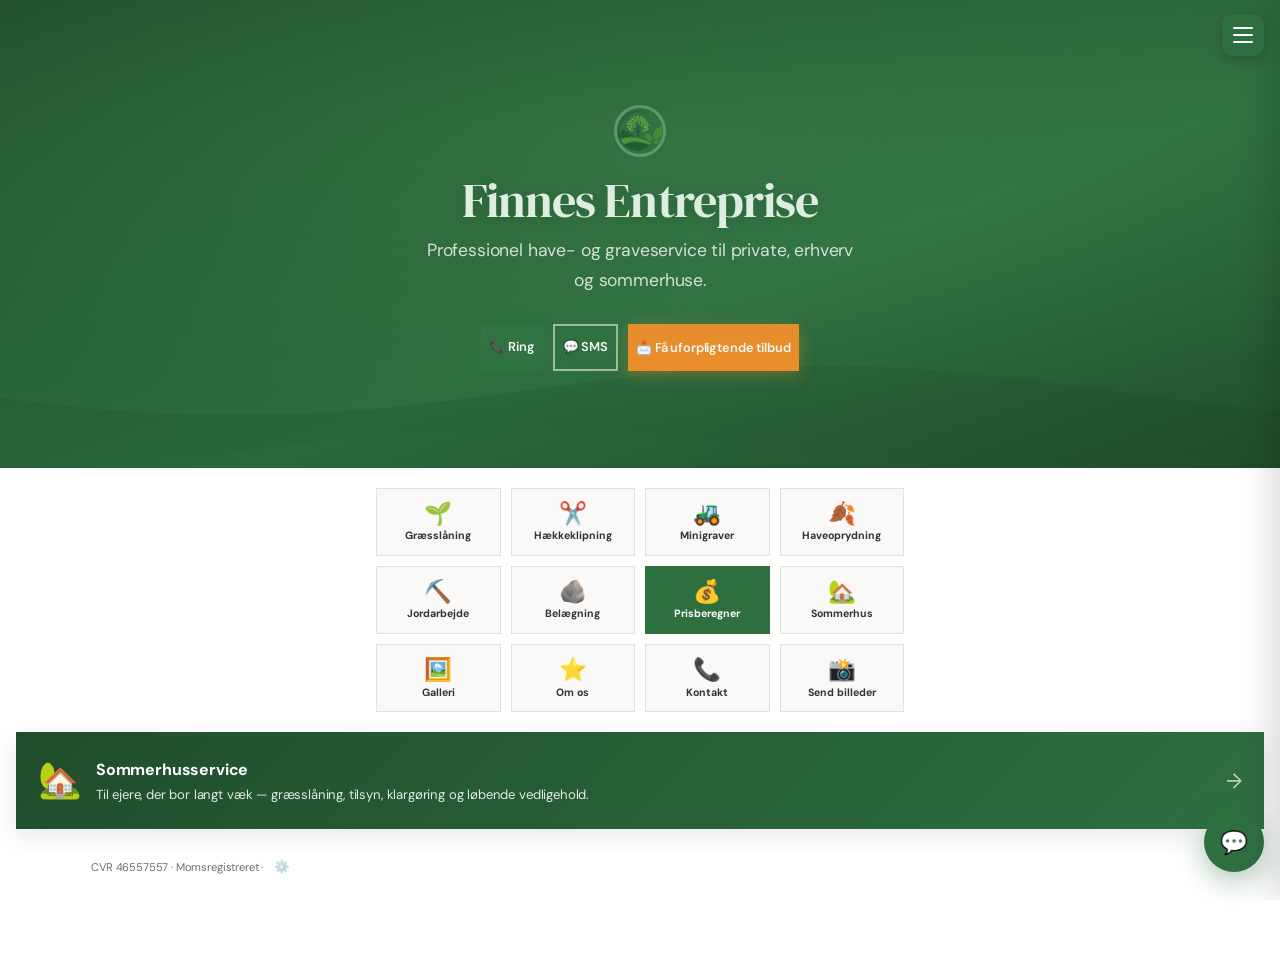
==== commit 1b525e83: "Add files via upload" ====
--- a/index.html
+++ b/index.html
@@ -40,9 +40,11 @@
 <meta http-equiv="Referrer-Policy" content="strict-origin-when-cross-origin">
 <meta http-equiv="Permissions-Policy" content="camera=(), microphone=(), geolocation=()">
 
-<!-- Preconnect fonts -->
+<!-- Preconnect + Fonts (pålidelig <link> frem for CSS @import) -->
 <link rel="preconnect" href="https://fonts.googleapis.com">
 <link rel="preconnect" href="https://fonts.gstatic.com" crossorigin>
+<link rel="stylesheet" href="https://fonts.googleapis.com/css2?family=DM+Serif+Display:ital@0;1&family=DM+Sans:wght@400;500;600;700&display=swap" media="print" onload="this.media='all'">
+<noscript><link rel="stylesheet" href="https://fonts.googleapis.com/css2?family=DM+Serif+Display:ital@0;1&family=DM+Sans:wght@400;500;600;700&display=swap"></noscript>
 
 <!-- Styles -->
 <link rel="stylesheet" href="css/style.css">
@@ -544,7 +546,7 @@
 
 <div class="lightbox" id="lightbox">
   <button type="button" class="lightbox-close" id="lightbox-close" aria-label="Luk">✕</button>
-  <img loading='lazy' src="" alt="" id="lightbox-img">
+  <img loading="lazy" src="" alt="" id="lightbox-img">
 </div>
 
 <!-- ============================================================
--- a/css/design-v2.css
+++ b/css/design-v2.css
@@ -4,20 +4,19 @@
    Ændrer ALDRIG funktionalitet — kun visuel lag ovenpå style.css.
    ════════════════════════════════════════════════════════════════ */
 
-/* ── Importér Google Fonts (mere udtrykfuldt) ── */
-@import url('https://fonts.googleapis.com/css2?family=DM+Serif+Display:ital@0;1&family=DM+Sans:wght@400;500;600;700&display=swap');
+/* Fonts indlæses via <link> i index.html.
+   Nedenfor: system-font stack som fallback hvis Google Fonts ikke loader
+   (fx ved slow connection, adblocker eller første load). */
+:root {
+  --font-display: 'DM Serif Display', 'Georgia', 'Times New Roman', serif;
+  --font-body:    'DM Sans', -apple-system, BlinkMacSystemFont,
+                  'Segoe UI', Roboto, 'Helvetica Neue', Arial, sans-serif;
+}
 
 /* ══════════════════════════════════════════════
    1. TYPOGRAFI — ro og luft
    ══════════════════════════════════════════════ */
-:root {
-  --font-display: 'DM Serif Display', 'Fraunces', Georgia, serif;
-  --font-body:    'DM Sans', 'Inter', -apple-system, sans-serif;
-  --radius-card:  20px;
-  --radius-btn:   50px;
-  --ease-out:     cubic-bezier(.16, 1, .3, 1);
-  --transition:   .22s var(--ease-out);
-}
+
 
 body { font-family: var(--font-body); letter-spacing: -.01em; }
 
@@ -593,10 +592,9 @@
    17. DIVERSE FORBEDRINGER
    ══════════════════════════════════════════════ */
 
-/* Smooth view-skift */
-.app-view { transition: opacity .2s var(--ease-out); }
-.app-view:not(.active) { opacity: 0; pointer-events: none; }
-.app-view.active { opacity: 1; }
+/* NOTE: .app-view visibility styres UDELUKKENDE af app-views.css
+   via display:none/block — ingen opacity-transitions her,
+   da det konflikter med display:none på GitHub Pages/Safari. */
 
 /* Diskret scrollbar */
 ::-webkit-scrollbar { width: 6px; }
